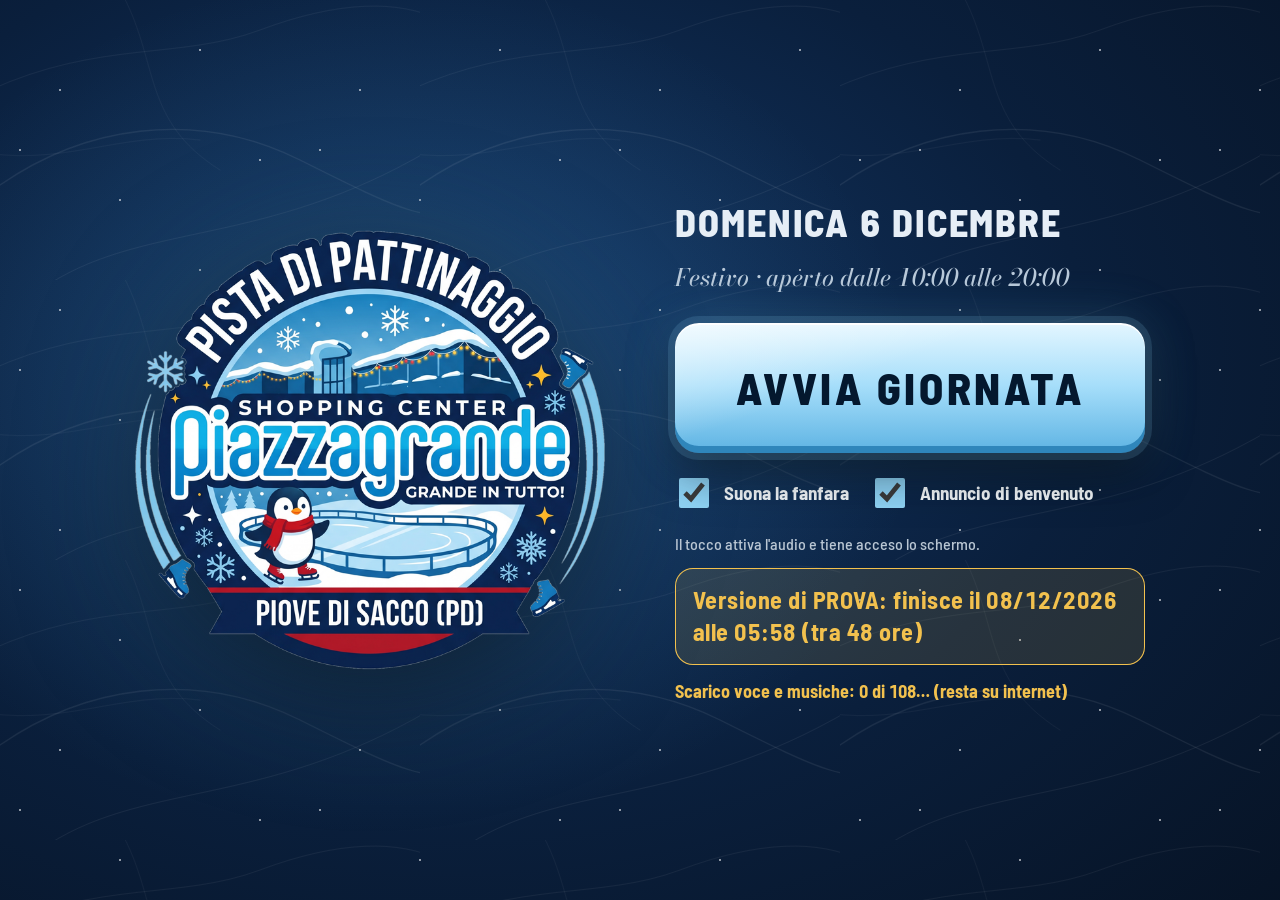
==== index.html @ 70065568 "Versione pubblica (20261117-204543)" ====
<!doctype html>
<html lang="it">
<head>
  <meta charset="utf-8">
  <meta name="viewport" content="width=device-width, initial-scale=1, viewport-fit=cover, user-scalable=no">
  <meta name="theme-color" content="#081A33">
  <meta name="mobile-web-app-capable" content="yes">
  <meta name="apple-mobile-web-app-capable" content="yes">
  <meta name="apple-mobile-web-app-status-bar-style" content="black-translucent">
  <meta name="apple-mobile-web-app-title" content="Pista Piazzagrande">
  <meta name="format-detection" content="telephone=no">
  <title>Pista di Pattinaggio Piazzagrande – Piove di Sacco</title>
  <link rel="manifest" href="manifest.json">
  <link rel="icon" href="icone/icona-192.png">
  <link rel="apple-touch-icon" href="icone/icona-180.png">
  <link rel="stylesheet" href="css/stile.css">
</head>
<body>

<section id="avvio" class="avvio">
  <div class="avvio-neve" aria-hidden="true"></div>
  <img src="logo/logo.png" alt="Pista di Pattinaggio Piazzagrande – Piove di Sacco" class="avvio-logo">
  <div class="avvio-colonna">
    <p class="avvio-data" id="avvio-data"></p>
    <p class="avvio-orario" id="avvio-orario"></p>
    <button id="btn-avvia" class="btn-avvia">AVVIA GIORNATA</button>
    <div class="avvio-opzioni">
      <label class="spunta"><input type="checkbox" id="avvio-tada"> Suona la fanfara</label>
      <label class="spunta"><input type="checkbox" id="avvio-benvenuto"> Annuncio di benvenuto</label>
      <label class="spunta" id="avvio-yt-riga" hidden><input type="checkbox" id="avvio-yt"> Musica YouTube</label>
    </div>
    <p class="avvio-nota">Il tocco attiva l'audio e tiene acceso lo schermo.</p>
    <div id="avvio-licenza" class="avvio-licenza"></div>
    <p class="avvio-offline" id="avvio-offline"></p>
  </div>
</section>

<header class="barra">
  <i class="ang a1"></i><i class="ang a2"></i><i class="ang a3"></i><i class="ang a4"></i>
  <img src="logo/icona.png" alt="" class="barra-icona">
  <div class="barra-nome">
    <span class="barra-titolo">Pista di Pattinaggio</span>
    <span class="barra-sotto">Shopping Center Piazzagrande · Piove di Sacco</span>
  </div>
  <div class="barra-centro">
    <span id="barra-giorno" class="badge"></span>
    <span id="barra-ora" class="barra-ora">--:--</span>
  </div>
  <div id="stato" class="stato" role="status"></div>
  <button id="btn-stop" class="btn-stop" aria-label="Ferma tutti i suoni">■ STOP</button>
</header>

<nav class="menu" aria-label="Pagine">
  <button data-pagina="oggi" class="attivo">
    <svg viewBox="0 0 48 48"><path d="M6 14h36v7a4 4 0 0 0 0 8v7H6v-7a4 4 0 0 0 0-8z" /><path d="M30 14v22" stroke-dasharray="3 3"/></svg>
    Cassa</button>
  <button data-pagina="pinguini">
    <svg viewBox="0 0 48 48"><path d="M24 5c-7 0-11 6-11 13v9c-4 3-6 7-5 10 3 0 5-2 6-4 1 5 5 9 10 9s9-4 10-9c1 2 3 4 6 4 1-3-1-7-5-10v-9c0-7-4-13-11-13z"/><path d="M19 18h.1M29 18h.1M21 24l3 3 3-3"/></svg>
    Pinguini</button>
  <button data-pagina="turni" class="menu-turni">
    <svg viewBox="0 0 48 48"><circle cx="24" cy="27" r="15"/><path d="M24 18v9l6 4M19 5h10M24 5v7"/></svg>
    Turni</button>
  <button data-pagina="armadi" class="menu-armadi">
    <svg viewBox="0 0 48 48"><rect x="10" y="5" width="28" height="38" rx="3"/><path d="M24 5v38M18 22v4M30 22v4"/></svg>
    Armadietti</button>
  <button data-pagina="suoni">
    <svg viewBox="0 0 48 48"><path d="M8 19h8l10-8v26l-10-8H8z"/><path d="M32 17a10 10 0 0 1 0 14M37 12a17 17 0 0 1 0 24"/></svg>
    Annunci</button>
  <button data-pagina="stats" data-pin>
    <svg viewBox="0 0 48 48"><path d="M8 40h32M13 34V22M21 34V12M29 34V18M37 34V26"/></svg>
    Resoconto</button>
  <button data-pagina="imp" data-pin>
    <svg viewBox="0 0 48 48"><circle cx="24" cy="24" r="6"/><path d="M24 5v7M24 36v7M5 24h7M36 24h7M10.6 10.6l5 5M32.4 32.4l5 5M10.6 37.4l5-5M32.4 15.6l5-5"/></svg>
    Impostazioni</button>
</nav>

<main>
  <section id="pg-oggi" class="pagina attiva"></section>
  <section id="pg-pinguini" class="pagina"></section>
  <section id="pg-turni" class="pagina"></section>
  <section id="pg-armadi" class="pagina"></section>
  <section id="pg-suoni" class="pagina"></section>
  <section id="pg-stats" class="pagina"></section>
  <section id="pg-imp" class="pagina"></section>
</main>

<div id="yt-box" class="yt-box" hidden>
  <div id="yt-player"></div>
  <span class="yt-titolo"></span>
</div>

<div class="gira-telefono" aria-live="polite">
  <div class="gira-icona">📱</div>
  <b>Gira il telefono in orizzontale</b>
  <span>La pista si usa col telefono (o il tablet) messo di traverso.</span>
</div>

<div id="finestre"></div>
<div id="avvisi" aria-live="polite"></div>
<button id="aggiorna" class="aggiorna" hidden>Nuova versione disponibile, tocca per aggiornare</button>

<script src="lib/chart.umd.min.js"></script>
<script src="js/app.js" defer></script>
</body>
</html>
---- css/stile.css ----
@font-face{font-family:Bodoni;src:url(../font/BodoniModa.ttf) format("truetype");font-weight:400 900;font-display:swap}@font-face{font-family:Bodoni;src:url(../font/BodoniModa-Italic.ttf) format("truetype");font-weight:400 900;font-style:italic;font-display:swap}@font-face{font-family:Barlow;src:url(../font/BarlowSemiCondensed-Medium.ttf) format("truetype");font-weight:500;font-display:swap}@font-face{font-family:Barlow;src:url(../font/BarlowSemiCondensed-Bold.ttf) format("truetype");font-weight:700;font-display:swap}@font-face{font-family:Barlow;src:url(../font/BarlowSemiCondensed-ExtraBold.ttf) format("truetype");font-weight:800;font-display:swap}:root{--notte: #081A33;--abisso: #040D1C;--lastra: #0F2748;--lastra-2: #163563;--filo: rgba(185, 198, 211, .28);--argento: #B9C6D3;--neve: #F3F7FA;--ghiaccio: #8FD3F5;--ghiaccio-scuro: #2C7FB8;--rosso: #C4132F;--rosso-chiaro: #FF5A6E;--giallo: #F2C14E;--verde: #4FD1A5;--raggio: 14px;--barra: 72px;--menu: 124px;color-scheme:dark}*{box-sizing:border-box;-webkit-tap-highlight-color:transparent}html,body{margin:0;height:100%}body{background:radial-gradient(120% 90% at 60% 0%,#10305a 0%,var(--notte) 55%,var(--abisso) 100%) fixed;color:var(--neve);font:500 18px/1.35 Barlow,system-ui,sans-serif;overflow:hidden;user-select:none;-webkit-user-select:none;touch-action:manipulation}button,input,select,textarea{font:inherit;color:inherit}button{cursor:pointer;border:0;background:none}button:focus-visible,input:focus-visible,select:focus-visible,textarea:focus-visible{outline:3px solid var(--ghiaccio);outline-offset:2px}h1,h2,h3{font-family:Bodoni,Georgia,serif;font-weight:600;margin:0;letter-spacing:.01em}h2{font-size:30px}h3{font-size:22px;color:var(--argento)}.num{font-variant-numeric:tabular-nums}[hidden]{display:none!important}.barra{position:fixed;inset:0 0 auto;height:var(--barra);display:flex;align-items:center;gap:18px;padding:0 16px 0 18px;background:#040d1cd1;border-bottom:1px solid var(--filo);backdrop-filter:blur(6px);z-index:20}.barra-icona{width:52px;height:52px;border-radius:50%}.barra-nome{display:flex;flex-direction:column;line-height:1.1;min-width:0}.barra-titolo{font-family:Bodoni,serif;font-size:25px;font-weight:600}.barra-sotto{font-family:Bodoni,serif;font-style:italic;color:var(--argento);font-size:15px}.barra-centro{margin-left:auto;display:flex;align-items:center;gap:14px}.barra-ora{font-size:34px;font-weight:800;font-variant-numeric:tabular-nums;letter-spacing:.02em}.badge{display:inline-flex;align-items:center;gap:6px;padding:5px 12px;border-radius:999px;border:1px solid var(--filo);color:var(--argento);font-weight:700;font-size:16px;white-space:nowrap}.badge.festivo{border-color:var(--rosso-chiaro);color:#ffd6dc;background:#c4132f38}.badge.vacanze{border-color:var(--rosso-chiaro);color:#fff;background:var(--rosso)}.badge.chiuso,.badge.fuori{color:var(--giallo);border-color:var(--giallo)}.badge.finto{color:#1b1200;background:var(--giallo);border-color:var(--giallo)}.stato{display:flex;gap:8px}.stato span{padding:6px 12px;border-radius:10px;font-weight:700;font-size:15px;white-space:nowrap;background:#4fd1a524;color:var(--verde);border:1px solid rgba(79,209,165,.4)}.stato span.ko{background:var(--rosso);color:#fff;border-color:var(--rosso-chiaro);animation:lampo 1s steps(2) infinite}.btn-stop{height:54px;padding:0 22px;border-radius:12px;background:var(--rosso);color:#fff;font-weight:800;font-size:22px;letter-spacing:.04em;border:2px solid #ff8a98}.btn-stop:active{transform:scale(.96)}.menu{position:fixed;top:var(--barra);bottom:0;left:0;width:var(--menu);display:flex;flex-direction:column;gap:8px;padding:12px 10px;background:#040d1c99;border-right:1px solid var(--filo);z-index:10}.menu button{flex:1;max-height:128px;display:flex;flex-direction:column;align-items:center;justify-content:center;gap:6px;border-radius:var(--raggio);color:var(--argento);font-weight:700;font-size:16px}.menu svg{width:42px;height:42px;fill:none;stroke:currentColor;stroke-width:2.6;stroke-linecap:round;stroke-linejoin:round}.menu button.attivo{background:var(--lastra-2);color:var(--neve);box-shadow:inset 4px 0 0 var(--ghiaccio)}.menu button.attivo svg{stroke:var(--ghiaccio)}main{position:fixed;top:var(--barra);left:var(--menu);right:0;bottom:0}.pagina{display:none;height:100%;overflow-y:auto;padding:18px 20px 28px;overscroll-behavior:contain}.pagina.attiva{display:block}.pannello{background:var(--lastra);border:1px solid var(--filo);border-radius:18px;padding:18px}.pannello+.pannello{margin-top:14px}.riga{display:flex;gap:12px;align-items:center;flex-wrap:wrap}.spazio{flex:1}.btn{min-height:64px;padding:0 22px;border-radius:var(--raggio);font-weight:700;font-size:20px;background:var(--lastra-2);border:1px solid var(--filo);color:var(--neve);display:inline-flex;align-items:center;justify-content:center;gap:10px}.btn:active{transform:scale(.97);filter:brightness(1.15)}.btn.primario{background:var(--ghiaccio);color:var(--abisso);border-color:transparent}.btn.pericolo{background:var(--rosso);border-color:var(--rosso-chiaro);color:#fff}.btn.piccolo{min-height:50px;font-size:17px;padding:0 16px}.btn[disabled]{opacity:.4}.etichetta{color:var(--argento);font-size:16px}.vuoto{color:var(--argento);font-style:italic}.spunta{display:inline-flex;align-items:center;gap:12px;font-size:19px;min-height:52px}.spunta input{width:30px;height:30px;accent-color:var(--ghiaccio)}.interruttore{position:relative;display:inline-flex;align-items:center;gap:14px;font-weight:700;font-size:20px;min-height:60px}.interruttore input{appearance:none;width:84px;height:46px;border-radius:999px;background:#3a4a61;position:relative;transition:background .2s}.interruttore input:after{content:"";position:absolute;top:5px;left:5px;width:36px;height:36px;border-radius:50%;background:#fff;transition:transform .2s}.interruttore input:checked{background:var(--verde)}.interruttore input:checked:after{transform:translate(38px)}input[type=text],input[type=number],input[type=time],input[type=date],input[type=datetime-local],input[type=password],select,textarea{min-height:56px;border-radius:12px;border:1px solid var(--filo);background:var(--abisso);padding:0 14px;font-size:20px;color:var(--neve);user-select:text;-webkit-user-select:text}textarea{padding:12px 14px;min-height:100px;resize:vertical;width:100%}input[type=number]{width:120px}input[type=range]{width:100%;height:44px;accent-color:var(--ghiaccio)}.avvio{position:fixed;inset:0;z-index:50;display:flex;align-items:center;justify-content:center;gap:70px;background:radial-gradient(90% 90% at 35% 40%,#143a6b 0%,var(--notte) 55%,var(--abisso) 100%)}.avvio[hidden]{display:none}.avvio-logo{width:min(470px,42vw);filter:drop-shadow(0 20px 50px rgba(0,0,0,.55))}.avvio-colonna{display:flex;flex-direction:column;gap:14px;max-width:470px}.avvio-data{font-family:Bodoni,serif;font-size:34px;margin:0}.avvio-orario{margin:0;color:var(--argento);font-size:22px}.btn-avvia{margin-top:14px;height:130px;border-radius:22px;background:var(--ghiaccio);color:var(--abisso);font-weight:800;font-size:40px;letter-spacing:.04em;box-shadow:0 0 0 6px #8fd3f52e,0 18px 40px #00000073}.btn-avvia:active{transform:scale(.97)}.avvio-opzioni{display:flex;gap:22px;flex-wrap:wrap}.avvio-nota{color:var(--argento);margin:0;font-size:16px}.velo{position:fixed;inset:0;z-index:60;background:#020710b8;display:flex;align-items:center;justify-content:center;padding:20px}.finestra{background:var(--lastra);border:1px solid var(--filo);border-radius:22px;padding:24px;width:min(760px,100%);max-height:100%;overflow-y:auto;box-shadow:0 30px 80px #0009}.finestra h2{margin-bottom:14px}.finestra .azioni{display:flex;gap:12px;justify-content:flex-end;margin-top:22px;flex-wrap:wrap}.finestra .azioni .btn{min-width:170px}#avvisi{position:fixed;bottom:22px;left:50%;transform:translate(-50%);z-index:70;display:flex;flex-direction:column;gap:10px;align-items:center}.avviso{display:flex;align-items:center;gap:18px;padding:14px 18px 14px 22px;border-radius:16px;background:var(--neve);color:var(--abisso);font-weight:700;font-size:20px;box-shadow:0 14px 40px #00000080}.avviso .btn{min-height:52px;background:var(--abisso);color:var(--neve)}.aggiorna{position:fixed;top:calc(var(--barra) + 10px);left:50%;transform:translate(-50%);z-index:65;padding:18px 30px;border-radius:16px;background:var(--giallo);color:#1b1200;font-weight:800;font-size:21px;box-shadow:0 12px 30px #00000080}.oggi{display:grid;grid-template-columns:1.25fr 1fr;gap:18px;min-height:100%}.cassa{display:flex;flex-direction:column;gap:14px}.btn-ingresso{flex:1;min-height:250px;border-radius:24px;background:var(--ghiaccio);color:var(--abisso);display:flex;flex-direction:column;align-items:center;justify-content:center;gap:4px;box-shadow:inset 0 -8px #040d1c2e}.btn-ingresso:active{transform:scale(.985);filter:brightness(1.1)}.btn-ingresso b{font-size:84px;font-weight:800;line-height:1}.btn-ingresso span{font-size:22px;font-weight:700}.rapidi{display:grid;grid-template-columns:repeat(3,1fr);gap:14px}.rapidi .btn{min-height:110px;font-size:44px;font-weight:800;border-radius:20px}.annulla-riga{display:flex;gap:14px}.annulla-riga .btn{flex:1}.contatori{display:grid;grid-template-columns:1fr 1fr;gap:12px}.contatore{background:var(--abisso);border:1px solid var(--filo);border-radius:14px;padding:12px 16px}.contatore b{display:block;font-size:38px;font-weight:800;font-variant-numeric:tabular-nums;line-height:1.1}.contatore span{color:var(--argento);font-size:16px}.totale{grid-column:span 2;display:flex;align-items:baseline;justify-content:space-between;border-color:var(--ghiaccio)}.totale b{font-size:50px;color:var(--ghiaccio)}.lato{display:flex;flex-direction:column;gap:14px}.giorno-titolo{display:flex;align-items:center;justify-content:space-between;gap:12px}.chiusura-conto{font-size:46px;font-weight:800;font-variant-numeric:tabular-nums;line-height:1.05}.meteo-box{display:flex;align-items:center;gap:16px}.meteo-icona{font-size:56px;line-height:1;white-space:nowrap}.meteo-storia{color:var(--argento);font-size:16px}.promemoria{border-color:var(--giallo);background:#f2c14e1a}.promemoria b{color:var(--giallo)}.griglia-pinguini{display:grid;grid-template-columns:repeat(auto-fill,minmax(146px,1fr));gap:10px}.pinguino{position:relative;aspect-ratio:1 / .8;border-radius:18px;background:var(--lastra);border:2px solid var(--filo);display:flex;flex-direction:column;align-items:center;justify-content:center;overflow:hidden}.pinguino:active{transform:scale(.97)}.pinguino svg.ghiera{position:absolute;width:86%;height:86%}.pinguino .n{position:relative;font-size:56px;font-weight:800;line-height:1;font-variant-numeric:tabular-nums}.pinguino .t{position:relative;font-size:22px;font-weight:700;font-variant-numeric:tabular-nums;color:var(--argento)}.pinguino.libero .t{font-size:17px}.pinguino.uso{background:var(--lastra-2);border-color:var(--ghiaccio)}.pinguino.uso .t{color:var(--ghiaccio)}.pinguino.ultimo{background:#4a3a0c;border-color:var(--giallo);animation:lampeggia .9s ease-in-out infinite}.pinguino.ultimo .t{color:var(--giallo)}.pinguino.scaduto{background:var(--rosso);border-color:#ff9aa6}.pinguino.scaduto .t{color:#fff}.pinguino .turni{position:absolute;top:8px;right:10px;font-size:15px;font-weight:800;color:var(--neve);background:#00000059;padding:2px 8px;border-radius:8px}@keyframes lampeggia{50%{background:#7a5e10}}@keyframes lampo{50%{opacity:.55}}.legenda{display:flex;gap:18px;color:var(--argento);font-size:16px;flex-wrap:wrap}.legenda i{display:inline-block;width:16px;height:16px;border-radius:4px;vertical-align:-2px;margin-right:6px}.suoni{display:grid;grid-template-columns:1fr 380px;gap:18px}.gruppo-suoni{margin-bottom:16px}.gruppo-suoni h3{margin-bottom:10px}.griglia-suoni{display:grid;grid-template-columns:repeat(auto-fill,minmax(190px,1fr));gap:10px}.suono{min-height:84px;border-radius:14px;padding:10px 14px;text-align:left;font-weight:700;font-size:19px;background:var(--lastra-2);border:1px solid var(--filo);border-left:6px solid var(--colore, var(--ghiaccio));display:flex;flex-direction:column;justify-content:center}.suono small{color:var(--argento);font-weight:500;font-size:14px;line-height:1.2;margin-top:3px;display:-webkit-box;-webkit-line-clamp:2;-webkit-box-orient:vertical;overflow:hidden}.suono:active{filter:brightness(1.3);transform:scale(.98)}.suono.suonando{box-shadow:0 0 0 3px var(--ghiaccio)}.lettore .titolo{font-size:20px;font-weight:700;min-height:28px;overflow:hidden;text-overflow:ellipsis;white-space:nowrap}.lettore .comandi{display:grid;grid-template-columns:repeat(3,1fr);gap:10px;margin:12px 0}.lettore .comandi .btn{min-height:72px;font-size:28px}.lista-musica{max-height:220px;overflow-y:auto;margin-top:10px}.lista-musica div{display:flex;align-items:center;gap:10px;padding:8px 0;border-bottom:1px solid var(--filo)}.lista-musica div span{flex:1;overflow:hidden;text-overflow:ellipsis;white-space:nowrap}.lista-musica div.ora span{color:var(--ghiaccio);font-weight:700}.in-onda{color:var(--ghiaccio);font-weight:700;min-height:26px}.filtri{display:flex;gap:10px;flex-wrap:wrap;align-items:center;margin-bottom:14px}.filtri .btn.attivo{background:var(--ghiaccio);color:var(--abisso)}.tessere{display:grid;grid-template-columns:repeat(5,1fr);gap:12px;margin-bottom:14px}.tessera{background:var(--lastra);border:1px solid var(--filo);border-radius:16px;padding:14px 16px}.tessera b{display:block;font-size:34px;font-weight:800;font-variant-numeric:tabular-nums}.tessera span{color:var(--argento);font-size:15px}.grafici{display:grid;grid-template-columns:1fr 1fr;gap:14px}.grafico{background:var(--lastra);border:1px solid var(--filo);border-radius:18px;padding:14px;height:340px;display:flex;flex-direction:column}.grafico.largo{grid-column:span 2}.grafico h3{font-size:19px;margin-bottom:8px}.grafico .tela{position:relative;flex:1;min-height:0}table.tab{width:100%;border-collapse:collapse;font-size:17px}table.tab th{text-align:left;color:var(--argento);font-weight:700;padding:8px 10px;border-bottom:1px solid var(--filo)}table.tab td{padding:10px;border-bottom:1px solid rgba(185,198,211,.12);font-variant-numeric:tabular-nums}table.tab tr.festivo td:first-child{box-shadow:inset 4px 0 0 var(--rosso)}table.tab td.dx,table.tab th.dx{text-align:right}.imp{display:grid;grid-template-columns:1fr 1fr;gap:14px;align-items:start}.campo{display:flex;align-items:center;justify-content:space-between;gap:14px;padding:10px 0;border-bottom:1px solid rgba(185,198,211,.12)}.campo:last-child{border-bottom:0}.campo>span{font-size:19px}.elenco-voce{display:flex;align-items:center;gap:10px;padding:10px 0;border-bottom:1px solid rgba(185,198,211,.12)}.elenco-voce .testo{flex:1}.elenco-voce .testo small{display:block;color:var(--argento)}.tastierino{display:grid;grid-template-columns:repeat(3,110px);gap:12px;justify-content:center;margin-top:16px}.tastierino .btn{min-height:90px;font-size:36px}.pin-puntini{text-align:center;font-size:44px;letter-spacing:16px;min-height:60px}.meteo-scelte{display:grid;grid-template-columns:repeat(3,1fr);gap:12px}.meteo-scelte button,.meteo-extra button{min-height:112px;border-radius:18px;background:var(--lastra-2);border:2px solid var(--filo);display:flex;flex-direction:column;align-items:center;justify-content:center;gap:4px;font-weight:700;font-size:20px}.meteo-scelte button i,.meteo-extra button i{font-style:normal;font-size:46px;line-height:1.1}.meteo-scelte button.sel,.meteo-extra button.sel{border-color:var(--ghiaccio);background:#1d4a80;box-shadow:0 0 0 3px #8fd3f559}.meteo-extra{display:grid;grid-template-columns:1fr 1fr;gap:12px;margin-top:12px}.meteo-extra button{min-height:84px;flex-direction:row;gap:12px}.meteo-extra button i{font-size:36px}.debug-barra{border-color:var(--giallo)}@media (max-width: 1100px){.oggi,.suoni,.imp,.grafici{grid-template-columns:1fr}.grafico.largo{grid-column:auto}.tessere{grid-template-columns:repeat(2,1fr)}.barra-sotto{display:none}}@media (prefers-reduced-motion: reduce){.pinguino.ultimo,.stato span.ko{animation:none}}:root{--alto: env(safe-area-inset-top, 0px);--basso: env(safe-area-inset-bottom, 0px)}.barra{height:calc(var(--barra) + var(--alto));padding-top:var(--alto);padding-left:calc(18px + env(safe-area-inset-left,0px));padding-right:calc(16px + env(safe-area-inset-right,0px))}.menu,main{top:calc(var(--barra) + var(--alto))}.menu{padding-bottom:calc(12px + var(--basso));left:env(safe-area-inset-left,0px)}main{left:calc(var(--menu) + env(safe-area-inset-left,0px));right:env(safe-area-inset-right,0px)}.pagina{padding-bottom:calc(28px + var(--basso));-webkit-overflow-scrolling:touch}html,body{height:100dvh;overscroll-behavior:none}body{-webkit-touch-callout:none;-webkit-text-size-adjust:100%}img,svg,button{-webkit-touch-callout:none;-webkit-user-drag:none}.file-nascosto{position:absolute;width:1px;height:1px;opacity:0;overflow:hidden;pointer-events:none}.tieni-acceso{position:fixed;width:1px;height:1px;opacity:.01;left:0;bottom:0;pointer-events:none}@media (max-width: 1200px){.barra{gap:12px}.barra-ora{font-size:30px}.stato span{padding:6px 9px;font-size:14px}}.avvio-offline{margin:0;font-size:18px;font-weight:700;color:var(--giallo);min-height:24px}.avvio-offline.ok{color:var(--verde)}:root{--alto: env(safe-area-inset-top, 0px);--basso: env(safe-area-inset-bottom, 0px);--fondo: #06101f;--sup: #0d1b31;--sup2: #12233e;--sup3: #1a2f50;--riga: #263d61;--testo: #f1f6fb;--tenue: #9fb2c6;--spento: #5f7389;--cromo: #e6eef6;--filetto: #b9c9d9;--gh1: #e9f8ff;--gh2: #9fdcf8;--gh3: #4ea9dc;--gh-ink: #04182e;--r: 16px;--r-s: 12px;--display: "Barlow", "Arial Narrow", sans-serif;--brina: repeating-linear-gradient(28deg, rgba(255,255,255,.035) 0 1px, transparent 1px 5px), repeating-linear-gradient(-62deg, rgba(255,255,255,.028) 0 1px, transparent 1px 7px);--pattini: url("data:image/svg+xml,%3Csvg xmlns='http://www.w3.org/2000/svg' width='420' height='280'%3E%3Cg fill='none' stroke='%23ffffff' stroke-linecap='round'%3E%3Cpath d='M-20 200C80 120 200 110 300 160S440 230 460 200' stroke-opacity='.07' stroke-width='1.3'/%3E%3Cpath d='M-10 90C100 40 180 60 260 30S400 0 440 20' stroke-opacity='.05'/%3E%3Cpath d='M40 290C140 220 260 250 430 150' stroke-opacity='.06'/%3E%3Cpath d='M120 -10C160 60 140 120 220 170' stroke-opacity='.04'/%3E%3Cpath d='M-30 150C60 170 120 130 200 140' stroke-opacity='.05' stroke-width='.8'/%3E%3C/g%3E%3C/svg%3E")}body{background:var(--pattini),radial-gradient(110% 80% at 65% -10%,#143865 0%,#0a1f3c 40%,var(--fondo) 75%) fixed;background-size:420px 280px,auto;-webkit-font-smoothing:antialiased;font-variant-numeric:tabular-nums}h2{font-family:var(--display);font-weight:800;text-transform:uppercase;letter-spacing:.04em;font-size:30px;line-height:1;color:var(--testo)}h3{font-family:var(--display);font-weight:800;text-transform:uppercase;letter-spacing:.05em;font-size:21px;line-height:1.05;color:var(--cromo)}.barra{background:var(--brina),var(--pattini),linear-gradient(180deg,#16325a,#0b1d38);background-size:auto,420px 280px,auto;border-bottom:0;box-shadow:inset 0 -1px #04101f,inset 0 -6px #0c1a30,0 10px 26px #00000080;backdrop-filter:none}.barra:before{content:"";position:absolute;left:7px;right:7px;bottom:9px;top:calc(var(--alto) + 7px);border:1px solid var(--filetto);border-radius:10px;opacity:.45;pointer-events:none}.barra .ang{position:absolute;width:14px;height:14px;z-index:1;background:radial-gradient(circle at 35% 30%,#fff 0 8%,#d6dde4 32%,#6d7680)}.ang.a1{top:var(--alto);left:0;border-radius:0 0 7px}.ang.a2{top:var(--alto);right:0;border-radius:0 0 0 7px}.ang.a3{bottom:0;left:0;border-radius:0 7px 0 0}.ang.a4{bottom:0;right:0;border-radius:7px 0 0}.barra-icona{width:54px;height:54px;filter:drop-shadow(0 3px 8px rgba(0,0,0,.7))}.barra-titolo{font-family:var(--display);font-weight:800;text-transform:uppercase;letter-spacing:.06em;font-size:26px;color:var(--cromo);line-height:1}.barra-sotto{font-size:16px;margin-top:3px;color:var(--filetto)}.barra-ora{display:inline-flex;align-items:center;gap:10px;padding:4px 16px 4px 14px;border-radius:99px;background:#050c17;box-shadow:inset 0 0 0 1px #2d4466,inset 0 2px 6px #000c;font-family:var(--display);font-size:32px;color:#fff}.barra-ora:before{content:"";width:10px;height:10px;border-radius:50%;background:#5fd1ff;box-shadow:0 0 10px 2px #5fd1ffcc;animation:respiro 2.4s ease-in-out infinite}@keyframes respiro{50%{opacity:.45}}.badge{font-family:var(--display);text-transform:uppercase;letter-spacing:.05em;font-size:15px;padding:6px 13px;background:#00000040}.stato span{font-family:var(--display);text-transform:uppercase;letter-spacing:.05em;background:#0000004d;box-shadow:inset 0 0 0 1px #4fd1a573;border:0;display:inline-flex;align-items:center;gap:7px}.stato span:before{content:"";width:8px;height:8px;border-radius:50%;background:var(--verde);box-shadow:0 0 8px 1px #4fd1a5cc}.stato span.ko{background:var(--rosso);box-shadow:inset 0 0 0 1px #ff8a98}.stato span.ko:before{background:#fff;box-shadow:0 0 8px 2px #fff}.btn-stop{font-family:var(--display);letter-spacing:.08em;border:0;background:linear-gradient(180deg,#ea3a4d,#b5132b);box-shadow:inset 0 1px #ffffff4d,inset 0 -4px #7d0c1d,0 6px 16px #c4132f59}.menu{background:linear-gradient(180deg,#050c18d9,#050c18a6);border-right:0;box-shadow:inset -1px 0 #1a2c48;gap:10px}.menu button{position:relative;font-family:var(--display);text-transform:uppercase;letter-spacing:.06em;font-size:15px;background:var(--sup);color:var(--tenue);box-shadow:inset 0 1px #ffffff0d,inset 0 -3px #040b16,0 2px 6px #0000004d}.menu button:before{content:"";position:absolute;top:10px;right:10px;width:8px;height:8px;border-radius:50%;background:#22344f;box-shadow:inset 0 1px 1px #0009}.menu svg{stroke-width:2.3}.menu button.attivo{background:linear-gradient(180deg,#1d3a63,#12284a);color:#fff;box-shadow:inset 0 0 0 1px #35557f,inset 0 -3px 0 var(--rosso),0 4px 12px #0006}.menu button.attivo:before{background:#5fd1ff;box-shadow:0 0 10px 2px #5fd1ffcc}.menu button.attivo svg{stroke:var(--gh2);filter:drop-shadow(0 0 6px rgba(143,211,245,.45))}.pannello,.tessera,.grafico{background:linear-gradient(180deg,var(--sup2),var(--sup));border:0;border-radius:var(--r);box-shadow:inset 0 0 0 1px var(--riga),inset 0 1px #ffffff0a,0 8px 22px #0000004d}.pannello>h3:first-child,.grafico>h3:first-child{margin-bottom:10px!important}.finestra{background:var(--brina),linear-gradient(180deg,#14294a,#0c1b33);border:0;box-shadow:inset 0 0 0 1px #35557f,inset 0 3px 0 var(--filetto),0 30px 80px #000000b3}.velo{background:#020710c7;backdrop-filter:blur(3px);-webkit-backdrop-filter:blur(3px)}.promemoria{background:linear-gradient(180deg,#f2c14e24,#f2c14e0f);box-shadow:inset 0 0 0 1px #f2c14e8c,inset 4px 0 0 var(--giallo)}.btn{font-family:var(--display);text-transform:uppercase;letter-spacing:.05em;font-weight:800;border:0;color:var(--testo);background:linear-gradient(180deg,#213b62,#182d4d);box-shadow:inset 0 1px #ffffff14,inset 0 0 0 1px #2d4a74,inset 0 -3px #0a1729,0 3px 8px #00000059;transition:transform .08s,filter .15s}.btn:active{transform:translateY(2px);filter:brightness(1.15)}.btn.primario{color:var(--gh-ink);background:linear-gradient(180deg,var(--gh1) 0%,var(--gh2) 45%,var(--gh3) 100%);box-shadow:inset 0 1px #fffc,inset 0 -3px #2a7fb3,0 5px 18px #5fbef04d}.btn.pericolo{background:linear-gradient(180deg,#e8394c,#ad1328);box-shadow:inset 0 1px #ffffff40,inset 0 -3px #6d0a18,0 4px 14px #c4132f4d}.btn.piccolo{font-size:16px}.filtri .btn.attivo{color:#fff;background:linear-gradient(180deg,#1d3a63,#12284a);box-shadow:inset 0 0 0 1px #4a6c99,inset 0 -3px 0 var(--rosso)}.btn-ingresso{position:relative;overflow:hidden;color:var(--gh-ink);background:var(--pattini),linear-gradient(160deg,#ffffff8c,#fff0 38%),linear-gradient(180deg,#e3f6ff,#a6defa 48%,#5db3e3);background-size:420px 280px,auto,auto;box-shadow:inset 0 2px #ffffffe6,inset 0 0 0 1px #ffffff59,inset 0 -8px #2f86bb,0 14px 34px #3caae647}.btn-ingresso:after{content:"";position:absolute;top:-40%;bottom:-40%;width:26%;left:-40%;background:linear-gradient(90deg,transparent,rgba(255,255,255,.55),transparent);transform:rotate(18deg);animation:riflesso 7s ease-in-out infinite}@keyframes riflesso{0%,70%{left:-40%}to{left:130%}}.btn-ingresso b{font-family:var(--display);font-size:104px;letter-spacing:.01em;text-shadow:0 2px 0 rgba(255,255,255,.5)}.btn-ingresso span{font-family:var(--display);text-transform:uppercase;letter-spacing:.08em;font-weight:800;font-size:23px}.btn-ingresso:active{transform:translateY(3px)}.rapidi .btn{font-size:48px;letter-spacing:.02em;background:linear-gradient(180deg,#1f3a62,#152a49);box-shadow:inset 0 1px #ffffff14,inset 0 0 0 1px #2d4a74,inset 0 -4px 0 var(--gh3),0 4px 10px #00000059}.annulla-riga .btn{color:var(--tenue);box-shadow:inset 0 1px #ffffff0f,inset 0 0 0 1px #2d4a74,inset 0 -3px #4a5d78}.contatori{gap:0;border-radius:var(--r);overflow:hidden;background:#071223;box-shadow:inset 0 0 0 1px var(--riga)}.contatore{background:none;border:0;border-radius:0;padding:12px 16px 11px;text-align:center}.contatore+.contatore:not(.totale){box-shadow:inset 1px 0 0 var(--riga)}.contatore b{font-family:var(--display);font-size:44px;line-height:1;letter-spacing:.02em}.contatore span{font-size:15px;font-weight:700}.totale{text-align:left;align-items:center;padding:14px 18px;background:var(--brina),linear-gradient(180deg,#13284a,#0c1b33);box-shadow:inset 0 1px 0 var(--riga),inset 0 3px 0 var(--filetto)}.totale span{font-family:var(--display);text-transform:uppercase;letter-spacing:.07em;font-size:18px;color:var(--cromo)}.totale b{font-size:58px;color:var(--gh2);text-shadow:0 0 22px rgba(143,211,245,.35)}.giorno-titolo h2{font-size:28px}.chiusura-conto{font-family:var(--display);font-size:64px;letter-spacing:.02em;color:#fff}.meteo-box .btn{white-space:nowrap}.pinguino{border:0;border-radius:18px;background:linear-gradient(180deg,#132848,#0c1b33);box-shadow:inset 0 0 0 1px var(--riga),inset 0 1px #ffffff0d,inset 0 -4px #081325,0 4px 12px #0000004d}.pinguino .n{font-family:var(--display);font-size:62px;letter-spacing:.01em}.pinguino .t{font-family:var(--display);letter-spacing:.04em}.pinguino.libero .t{text-transform:uppercase;color:var(--spento)}.pinguino.libero .n{color:#c9d6e3}.pinguino.uso{border:0;background:var(--pattini),linear-gradient(180deg,#1c4373,#11294b);background-size:420px 280px,auto;box-shadow:inset 0 0 0 2px var(--gh3),inset 0 -4px 0 var(--gh2),0 0 20px #5fbef038}.pinguino.ultimo{border:0;background:linear-gradient(180deg,#5a4610,#3b2d08);box-shadow:inset 0 0 0 2px var(--giallo),inset 0 -4px 0 var(--giallo),0 0 22px #f2c14e4d}.pinguino.scaduto{border:0;background:repeating-linear-gradient(135deg,#d01a35 0 16px,#a8102a 16px 32px);box-shadow:inset 0 0 0 2px #ff9aa6,inset 0 -4px #ffd0d6,0 0 26px #d01a3573}.pinguino .turni{font-family:var(--display);letter-spacing:.04em;background:#00000073;box-shadow:inset 0 0 0 1px #fff3}.legenda{font-family:var(--display);text-transform:uppercase;letter-spacing:.05em;font-size:14px}.suono{border:0;border-radius:14px;font-family:var(--display);letter-spacing:.02em;background:linear-gradient(180deg,#1c3559,#142a48);box-shadow:inset 0 1px #ffffff12,inset 0 0 0 1px #2a4670,inset 0 -4px 0 var(--colore, var(--gh3)),0 3px 8px #0000004d}.suono small{font-family:Barlow,sans-serif;letter-spacing:0}.suono.suonando{box-shadow:inset 0 0 0 2px var(--gh2),inset 0 -4px 0 var(--colore, var(--gh3)),0 0 18px #8fd3f566}.gruppo-suoni h3{display:flex;align-items:center;gap:10px}.gruppo-suoni h3:after{content:"";flex:1;height:1px;background:linear-gradient(90deg,var(--riga),transparent)}.lettore .titolo{font-family:var(--display);letter-spacing:.03em}.in-onda{font-family:var(--display);text-transform:uppercase;letter-spacing:.05em;color:var(--gh2)}.tessera{text-align:center;padding:14px 10px 12px}.tessera b{font-family:var(--display);font-size:40px;line-height:1.05;letter-spacing:.02em}.tessera span{font-weight:700;font-size:14px}.tessere .tessera:first-child{box-shadow:inset 0 0 0 1px var(--riga),inset 0 3px 0 var(--filetto),0 8px 22px #0000004d}.tessere .tessera:first-child b{color:var(--gh2)}table.tab th{font-family:var(--display);text-transform:uppercase;letter-spacing:.05em;font-size:15px}.campo{border-bottom:1px solid #1d3253}.campo>span{font-size:18px;font-weight:600}input[type=text],input[type=number],input[type=time],input[type=date],input[type=datetime-local],input[type=password],select,textarea{background:#050d19;border:1px solid var(--riga);font-weight:700;box-shadow:inset 0 2px 5px #00000080}input:focus,select:focus,textarea:focus{outline:none;border-color:var(--gh2);box-shadow:0 0 0 3px #8fd3f533,inset 0 2px 5px #00000080}.interruttore input{background:#26364d;box-shadow:inset 0 2px 5px #0009}.interruttore input:after{background:linear-gradient(180deg,#fff,#cfd8e2);box-shadow:0 2px 5px #00000080}.interruttore input:checked{background:linear-gradient(180deg,#3fbf92,#2a9670)}.meteo-scelte button,.meteo-extra button{border:0;font-family:var(--display);text-transform:uppercase;letter-spacing:.05em;background:linear-gradient(180deg,#1c3559,#142a48);box-shadow:inset 0 1px #ffffff12,inset 0 0 0 1px #2a4670,inset 0 -4px #0a1729,0 3px 8px #0000004d}.meteo-scelte button.sel,.meteo-extra button.sel{border:0;background:linear-gradient(180deg,#2a5a90,#1b3f6c);box-shadow:inset 0 0 0 2px var(--gh2),inset 0 -4px 0 var(--rosso),0 0 18px #8fd3f559}.avviso{background:linear-gradient(180deg,#fff,#e2edf6);color:var(--gh-ink);box-shadow:inset 0 -3px 0 var(--gh3),0 16px 40px #0000008c;font-family:var(--display);letter-spacing:.02em;font-size:21px}.aggiorna{font-family:var(--display);text-transform:uppercase;letter-spacing:.05em;box-shadow:inset 0 -3px #a07a1c,0 12px 30px #00000080}.avvio{background:var(--pattini),radial-gradient(70% 80% at 30% 45%,rgba(95,190,240,.18) 0%,transparent 60%),radial-gradient(100% 100% at 35% 40%,#143a6b 0%,#0a1f3c 50%,var(--fondo) 100%);background-size:420px 280px,auto,auto;overflow:hidden}.avvio-neve{position:absolute;inset:-100px 0 0;pointer-events:none;opacity:.55;background-image:radial-gradient(2px 2px at 20px 30px,#fff 50%,transparent 51%),radial-gradient(1.5px 1.5px at 120px 80px,#fff 50%,transparent 51%),radial-gradient(2.5px 2.5px at 200px 150px,#fff 50%,transparent 51%),radial-gradient(1.5px 1.5px at 60px 190px,#fff 50%,transparent 51%),radial-gradient(2px 2px at 260px 40px,#fff 50%,transparent 51%);background-size:300px 220px;animation:nevica 16s linear infinite}@keyframes nevica{to{transform:translateY(220px)}}.avvio-logo,.avvio-colonna{position:relative}.avvio-logo{filter:drop-shadow(0 24px 60px rgba(0,0,0,.6)) drop-shadow(0 0 40px rgba(95,190,240,.15))}.avvio-data{font-family:var(--display);font-weight:800;text-transform:uppercase;letter-spacing:.05em;font-size:38px;color:var(--cromo)}.avvio-orario{font-family:Bodoni,serif;font-style:italic;font-size:24px;color:var(--filetto)}.btn-avvia{position:relative;overflow:hidden;border-radius:24px;color:var(--gh-ink);font-family:var(--display);font-size:44px;letter-spacing:.08em;background:linear-gradient(160deg,#ffffff8c,#fff0 40%),linear-gradient(180deg,#e3f6ff,#a6defa 48%,#5db3e3);box-shadow:inset 0 2px #ffffffe6,inset 0 -7px #2f86bb,0 0 0 7px #8fd3f524,0 20px 46px #00000080,0 0 50px #5fbef040}.btn-avvia:after{content:"";position:absolute;top:-40%;bottom:-40%;width:22%;left:-40%;background:linear-gradient(90deg,transparent,rgba(255,255,255,.6),transparent);transform:rotate(18deg);animation:riflesso 5s ease-in-out infinite}.btn-avvia:active{transform:translateY(3px)}.avvio-opzioni .spunta{font-weight:700}@media (prefers-reduced-motion: reduce){.avvio-neve,.btn-ingresso:after,.btn-avvia:after,.barra-ora:before{animation:none}}@media (max-width: 1200px){.barra-titolo{font-size:22px}.barra-ora{font-size:28px;padding:3px 13px 3px 11px}}.yt-box{position:fixed;right:calc(14px + env(safe-area-inset-right,0px));bottom:calc(14px + var(--basso));z-index:30;padding:8px 8px 6px;border-radius:16px;background:linear-gradient(180deg,#14294a,#0b1a31);box-shadow:inset 0 0 0 1px #35557f,inset 0 3px 0 var(--filetto),0 14px 34px #0009}.yt-box iframe{display:block;width:356px;height:200px;border:0;border-radius:10px;background:#000}.yt-titolo{display:block;max-width:356px;margin-top:5px;font-family:var(--display);letter-spacing:.03em;font-size:15px;color:var(--gh2);white-space:nowrap;overflow:hidden;text-overflow:ellipsis}.yt-titolo:empty{display:none}body.yt-attivo .pagina{padding-bottom:calc(260px + var(--basso))}.yt-intestazione{display:flex;align-items:center;gap:10px}.yt-logo{display:inline-grid;place-items:center;width:34px;height:24px;border-radius:7px;background:linear-gradient(180deg,#ff3b3b,#c4161c);color:#fff;font-size:13px}.yt-avviso{margin:8px 0;padding:10px 12px;border-radius:12px;background:#f2c14e24;box-shadow:inset 0 0 0 1px var(--giallo);color:var(--giallo);font-weight:700}.avvio-licenza{display:flex;flex-direction:column;gap:10px}.avvio-licenza:empty{display:none}.avvio-licenza b{font-family:var(--display);font-size:24px;letter-spacing:.02em}.avvio-licenza.avviso{padding:16px 18px;border-radius:18px;background:#f2c14e1f;box-shadow:inset 0 0 0 1px var(--giallo);color:inherit}.avvio-licenza.avviso b{color:var(--giallo)}.avvio-licenza.scaduta{padding:18px;border-radius:18px;background:#c4132f29;box-shadow:inset 0 0 0 1px var(--rosso-chiaro)}.avvio-licenza.scaduta b{color:#ffd6dc}.avvio-licenza input{min-height:56px;width:100%}.pannello.licenza.avviso{box-shadow:inset 0 0 0 1px var(--giallo),inset 0 3px 0 var(--giallo)}.pannello.licenza.scaduta{box-shadow:inset 0 0 0 1px var(--rosso-chiaro),inset 0 3px 0 var(--rosso)}body.sola-lettura .menu button[data-pagina=oggi],body.sola-lettura .menu button[data-pagina=pinguini],body.sola-lettura .menu button[data-pagina=suoni]{display:none}.riattiva{position:fixed;inset:0;z-index:90;display:flex;flex-direction:column;align-items:center;justify-content:center;gap:14px;background:radial-gradient(70% 70% at 50% 50%,#d01a35eb,#780818f2);color:#fff;border:0;font-family:var(--display);text-transform:uppercase;letter-spacing:.06em;cursor:pointer}.riattiva b{font-size:84px;line-height:1;animation:respiro 1.4s ease-in-out infinite}.riattiva span{font-size:32px}.codice-tablet{font-family:var(--display);font-size:20px;letter-spacing:.03em;color:var(--tenue)}.codice-tablet b{color:#fff;font-size:26px;letter-spacing:.12em;user-select:all;-webkit-user-select:all}.avvio-licenza a.btn{text-decoration:none}.avvio-demo{margin:0;padding:12px 16px;border-radius:14px;font-size:18px;color:#1b1200;background:linear-gradient(180deg,#ffe08a,#f2c14e);box-shadow:inset 0 -3px #c8952c}.btn-guida{height:54px;padding:0 18px;border-radius:12px;border:0;color:#1b1200;font-family:var(--display);font-weight:800;font-size:20px;letter-spacing:.06em;background:linear-gradient(180deg,#ffe08a,#f2c14e 50%,#c8952c);box-shadow:inset 0 1px #fff9,inset 0 -3px #8a6414}.guida dl{margin:0;display:grid;grid-template-columns:210px 1fr;gap:10px 18px}.guida dt{font-family:var(--display);font-weight:800;text-transform:uppercase;letter-spacing:.04em;color:var(--gh2);font-size:19px}.guida dd{margin:0;font-size:19px;line-height:1.35}.guida-prova{margin:16px 0 0;padding:14px 16px;border-radius:14px;font-size:19px;background:#f2c14e24;box-shadow:inset 0 0 0 1px var(--giallo)}.guida-passi{margin:0;padding-left:26px;font-size:21px;line-height:1.5}@media (max-width: 760px){.guida dl{grid-template-columns:1fr}}.gira-telefono{display:none}@media (orientation: portrait) and (max-width: 700px){.gira-telefono{position:fixed;inset:0;z-index:200;display:flex;flex-direction:column;align-items:center;justify-content:center;gap:16px;padding:30px;text-align:center;color:#fff;background:radial-gradient(90% 70% at 50% 40%,#163a68,#06101f)}.gira-telefono b{font-family:var(--display);font-size:34px;text-transform:uppercase;letter-spacing:.05em;line-height:1.1}.gira-telefono span{color:var(--argento);font-size:19px}.gira-icona{font-size:90px;animation:gira 2.4s ease-in-out infinite}}@keyframes gira{0%,30%{transform:rotate(0)}55%,85%{transform:rotate(-90deg)}to{transform:rotate(0)}}@media (max-height: 500px){.menu{overflow-y:auto;gap:6px;padding:8px 6px}.menu button{flex:none;min-height:74px}}.demo-avviso{display:flex;flex-direction:column;gap:6px;margin-bottom:14px;box-shadow:inset 0 0 0 2px var(--giallo),0 8px 22px #0000004d!important;background:linear-gradient(180deg,#f2c14e2e,#f2c14e0f)!important}.demo-avviso b{font-family:var(--display);font-size:24px;text-transform:uppercase;letter-spacing:.04em;color:var(--giallo)}.demo-avviso span{font-size:18px}.demo-bloccata .pannello:not(.licenza):not(.demo-avviso){position:relative}.demo-bloccata .pannello:not(.licenza):not(.demo-avviso):after{content:"\1f512  Modificabile nella versione definitiva";position:absolute;inset:0;z-index:2;border-radius:inherit;display:flex;align-items:flex-end;justify-content:center;padding:12px 16px;font-family:var(--display);font-weight:800;font-size:16px;letter-spacing:.04em;text-transform:uppercase;color:var(--giallo);background:#06101f73;cursor:not-allowed}.demo-bloccata .pannello.licenza input,.demo-bloccata .pannello.licenza .btn,.demo-bloccata .pannello.licenza .codice-tablet{display:none}.menu-turni{display:none!important}body.con-turni .menu-turni{display:flex!important}body.con-turni .menu button{max-height:104px}.turni{display:grid;grid-template-columns:430px 1fr;gap:18px;min-height:100%}.turni-cassa{display:flex;flex-direction:column;gap:12px}.turni-durate{display:grid;grid-template-columns:repeat(3,1fr);gap:10px}.turni-durata{min-height:92px;border-radius:16px;display:flex;flex-direction:column;align-items:center;justify-content:center;gap:2px;font-family:var(--display);color:#fff;background:linear-gradient(180deg,#1f3a62,#152a49);box-shadow:inset 0 1px #ffffff14,inset 0 0 0 1px #2d4a74,inset 0 -4px #0a1729}.turni-durata b{font-size:28px;font-weight:800;letter-spacing:.02em}.turni-durata span{font-size:19px;color:var(--argento);font-weight:700}.turni-durata.sel{background:linear-gradient(180deg,#2a5a90,#1b3f6c);box-shadow:inset 0 0 0 2px var(--gh2),inset 0 -4px 0 var(--rosso),0 0 18px #8fd3f559}.turni-durata.sel span{color:var(--gh1)}.turni-display{height:96px;border-radius:16px;display:flex;align-items:center;justify-content:center;font-family:var(--display);font-weight:800;font-size:76px;letter-spacing:.06em;color:#fff;background:#050d19;box-shadow:inset 0 0 0 1px var(--riga),inset 0 3px 8px #0009}.turni-display.vuoto{color:var(--spento)}.turni-tastierino{display:grid;grid-template-columns:repeat(3,1fr);gap:10px}.turni-tasto{min-height:72px;font-size:36px}.turni-avvia{min-height:110px;border-radius:22px;display:flex;flex-direction:column;align-items:center;justify-content:center;color:var(--gh-ink);font-family:var(--display);background:linear-gradient(160deg,#ffffff8c,#fff0 40%),linear-gradient(180deg,#e3f6ff,#a6defa 48%,#5db3e3);box-shadow:inset 0 2px #ffffffe6,inset 0 -7px #2f86bb,0 14px 34px #3caae647}.turni-avvia b{font-size:46px;font-weight:800;letter-spacing:.08em;line-height:1}.turni-avvia span{font-size:21px;font-weight:800;letter-spacing:.05em;text-transform:uppercase}.turni-avvia:active{transform:translateY(3px)}.turni-conta{font-family:var(--display);font-weight:800;font-size:22px;color:var(--gh2)}.turni-lista{display:grid;grid-template-columns:repeat(auto-fill,minmax(150px,1fr));gap:10px;align-content:start}.turno-card{border-radius:16px;padding:10px 8px 9px;display:flex;flex-direction:column;align-items:center;gap:2px;color:#fff;font-family:var(--display);background:linear-gradient(180deg,#1c4373,#11294b);box-shadow:inset 0 0 0 2px var(--gh3),inset 0 -4px 0 var(--gh2)}.turno-card b{font-size:50px;font-weight:800;line-height:1}.turno-card .t{font-size:24px;font-weight:800;color:var(--gh2);font-variant-numeric:tabular-nums}.turno-card small{font-family:Barlow,sans-serif;font-size:13px;color:var(--argento);text-align:center}.turno-card.ultimo{background:linear-gradient(180deg,#5a4610,#3b2d08);box-shadow:inset 0 0 0 2px var(--giallo),inset 0 -4px 0 var(--giallo)}.turno-card.ultimo .t{color:var(--giallo)}.turno-card.scaduto{background:repeating-linear-gradient(135deg,#d01a35 0 16px,#a8102a 16px 32px);box-shadow:inset 0 0 0 2px #ff9aa6,inset 0 -4px #ffd0d6}.turno-card.scaduto .t,.turno-card.scaduto small{color:#fff}@media (max-width: 1100px){.turni{grid-template-columns:1fr}}.conta-oggi{display:grid;grid-template-columns:1fr 1fr 1.3fr;border-radius:var(--r);overflow:hidden;background:#071223;box-shadow:inset 0 0 0 1px var(--riga)}.conta-oggi>div{padding:10px 12px;text-align:center}.conta-oggi>div+div{box-shadow:inset 1px 0 0 var(--riga)}.conta-oggi b{display:block;font-family:var(--display);font-weight:800;font-size:34px;line-height:1}.conta-oggi span{font-size:14px;color:var(--tenue);font-weight:700}.incasso-nascosto{display:flex;align-items:center;justify-content:center;gap:10px;padding:8px 12px;color:var(--tenue);box-shadow:inset 1px 0 0 var(--riga);font-family:var(--display)}.incasso-nascosto span{font-size:14px;text-transform:uppercase;letter-spacing:.05em}.incasso-nascosto b{font-size:22px;color:var(--spento);letter-spacing:.1em}.incasso-nascosto i{font-style:normal;font-size:20px;opacity:.7}.incasso-nascosto.visibile b{color:var(--gh2);letter-spacing:.02em}.btn-chiudi-giornata{min-height:54px;font-size:18px;color:var(--tenue);box-shadow:inset 0 1px #ffffff0f,inset 0 0 0 1px #2d4a74,inset 0 -3px #4a5d78}.btn-vai-turni{min-height:64px;font-size:22px;box-shadow:inset 0 1px #ffffff14,inset 0 0 0 1px #2d4a74,inset 0 -4px 0 var(--giallo)}.pista-adesso h2{font-size:26px}.pista-tessere{display:grid;grid-template-columns:repeat(auto-fit,minmax(140px,1fr));gap:10px;margin:12px 0}.pista-tessera{padding:12px 10px;border-radius:14px;text-align:center;color:#fff;font-family:var(--display);background:linear-gradient(180deg,#1c3559,#142a48);box-shadow:inset 0 0 0 1px #2a4670,inset 0 -4px 0 var(--gh3)}.pista-tessera b{display:block;font-size:48px;font-weight:800;line-height:1}.pista-tessera span{font-size:15px;color:var(--argento);text-transform:uppercase;letter-spacing:.04em}.pista-tessera em{display:block;margin-top:4px;font-style:normal;font-weight:800;color:#fff;background:var(--rosso);border-radius:8px;padding:2px 8px}.pista-tessera.allarme{box-shadow:inset 0 0 0 2px var(--rosso-chiaro),inset 0 -4px 0 var(--rosso)}.chiusura-riga{align-items:flex-end}.chiusura-riga .chiusura-conto{font-size:48px}.prossimo-annuncio{margin-top:12px;padding-top:10px;border-top:1px solid #1d3253}.prossimo-annuncio b{display:block;font-size:20px}.meteo-piccolo .meteo-icona{font-size:40px}.fine-stagione{margin:4px 4px 0}.chiusura-riga2{display:flex;justify-content:space-between;padding:8px 0;border-bottom:1px solid #1d3253;font-size:21px}.chiusura-totale{display:flex;justify-content:space-between;align-items:baseline;margin:10px 0 6px;font-family:var(--display)}.chiusura-totale span{font-size:20px;text-transform:uppercase;letter-spacing:.05em;color:var(--cromo)}.chiusura-totale b{font-size:46px;color:var(--gh2)}.chiusura-diff{font-family:var(--display);font-size:26px}.chiusura-diff.ok{color:var(--verde)}.chiusura-diff.piu{color:var(--giallo)}.chiusura-diff.meno{color:var(--rosso-chiaro)}table.tab td.piu{color:var(--giallo)}table.tab td.meno{color:var(--rosso-chiaro)}@media (max-width: 1100px){.suoni>div:last-child{order:-1}}.ogni-min{display:inline-flex;align-items:center;gap:8px;font-family:var(--display);font-weight:700;font-size:17px;color:var(--tenue);white-space:nowrap}.ogni-min .ogni-min-campo{width:96px;min-height:52px;text-align:center}.menu-armadi{display:none!important}body.con-armadi .menu-armadi{display:flex!important}.griglia-chiavi{display:grid;grid-template-columns:repeat(auto-fill,minmax(118px,1fr));gap:10px}.chiave{aspect-ratio:1 / .78;border-radius:16px;display:flex;flex-direction:column;align-items:center;justify-content:center;gap:2px;color:#fff;font-family:var(--display);background:linear-gradient(180deg,#132848,#0c1b33);box-shadow:inset 0 0 0 1px var(--riga),inset 0 -4px #081325}.chiave b{font-size:46px;font-weight:800;line-height:1}.chiave span{font-size:15px;color:var(--spento);text-transform:uppercase;letter-spacing:.04em}.chiave.fuori{background:linear-gradient(180deg,#5a4610,#3b2d08);box-shadow:inset 0 0 0 2px var(--giallo),inset 0 -4px 0 var(--giallo)}.chiave.fuori span{color:var(--giallo)}.turni-successivo{min-height:60px;font-size:20px;box-shadow:inset 0 1px #ffffff14,inset 0 0 0 1px #2d4a74,inset 0 -3px 0 var(--giallo)}body.con-turni.con-armadi .menu button{max-height:92px;font-size:14px}body.con-turni.con-armadi .menu svg{width:36px;height:36px}.cassa-scontrino{display:flex;flex-direction:column;gap:12px;height:100%}.sc-striscia{display:flex;align-items:center;gap:10px;flex-wrap:wrap;padding:10px 12px;border-radius:16px;background:linear-gradient(180deg,var(--sup2),var(--sup));box-shadow:inset 0 0 0 1px var(--riga)}.sc-inpista{display:flex;align-items:center;gap:8px;flex-wrap:wrap}.sc-chip{display:inline-flex;align-items:center;gap:6px;padding:6px 12px;border-radius:999px;font-family:var(--display);font-weight:800;font-size:17px;letter-spacing:.03em;color:#fff;background:#0a1729;box-shadow:inset 0 0 0 1px #2d4a74}.sc-chip i{width:14px;height:14px;border-radius:50%;background:var(--c, #fff);box-shadow:0 0 8px var(--c, #fff)}.sc-chip small{font-family:Barlow,sans-serif;font-weight:600;color:var(--tenue)}.sc-chip.scaduto{background:var(--rosso);box-shadow:inset 0 0 0 1px #ff9aa6}.sc-prossimo{font-size:15px}.scontrino{display:grid;grid-template-columns:1.05fr 1fr 1fr;gap:14px;min-height:0;flex:1}.sc-sinistra{display:flex;flex-direction:column;gap:12px}.sc-colore{display:flex;flex-direction:column;align-items:center;padding:10px;border-radius:16px;background:#0a1729;box-shadow:inset 0 0 0 3px var(--c),0 0 24px color-mix(in srgb,var(--c) 40%,transparent)}.sc-colore span{font-family:var(--display);text-transform:uppercase;letter-spacing:.08em;font-size:14px;color:var(--tenue)}.sc-colore b{font-family:var(--display);font-weight:800;font-size:44px;line-height:1;color:var(--c);letter-spacing:.06em}.sc-colore small{color:var(--argento);font-size:15px}.sc-prodotti{display:grid;grid-template-columns:1fr 1fr;gap:10px}.sc-prodotto{min-height:120px;border-radius:20px;display:flex;flex-direction:column;align-items:center;justify-content:center;gap:4px;color:#fff;font-family:var(--display);background:linear-gradient(180deg,#1f3a62,#152a49);box-shadow:inset 0 1px #ffffff14,inset 0 0 0 1px #2d4a74,inset 0 -5px 0 var(--gh3),0 4px 10px #00000059}.sc-prodotto b{font-size:25px;font-weight:800;text-transform:uppercase;letter-spacing:.03em;text-align:center;line-height:1.05}.sc-prodotto span{font-size:18px;color:var(--argento);font-weight:700}.sc-prodotto.tempo{grid-column:span 2;min-height:150px;color:var(--gh-ink);background:linear-gradient(160deg,#ffffff8c,#fff0 40%),linear-gradient(180deg,#e3f6ff,#a6defa 48%,#5db3e3);box-shadow:inset 0 2px #ffffffe6,inset 0 -7px #2f86bb,0 10px 26px #3caae640}.sc-prodotto.tempo b{font-size:34px}.sc-prodotto.tempo span{color:var(--gh-ink);font-size:22px}.sc-prodotto.pinguino{box-shadow:inset 0 1px #ffffff14,inset 0 0 0 1px #2d4a74,inset 0 -5px 0 var(--verde)}.sc-prodotto.armadietto{box-shadow:inset 0 1px #ffffff14,inset 0 0 0 1px #2d4a74,inset 0 -5px 0 var(--giallo)}.sc-prodotto:active,.sc-paga-btn:active{transform:translateY(3px)}.sc-centro{display:flex;flex-direction:column;gap:8px;padding:14px;border-radius:18px;background:#071223;box-shadow:inset 0 0 0 1px var(--riga);min-height:0;overflow:auto}.sc-riga{display:grid;grid-template-columns:42px 1fr auto auto auto;align-items:center;gap:8px;padding:8px 0;border-bottom:1px solid #1d3253;font-size:19px}.sc-riga .n{font-family:var(--display);font-weight:800;color:var(--gh2)}.sc-riga .nome small{color:var(--tenue);font-size:14px}.sc-riga b{font-family:var(--display);font-size:21px}.sc-riga .btn{min-height:46px;min-width:46px;padding:0 10px;font-size:22px}.sc-paga{display:flex;flex-direction:column;gap:8px}.sc-totale{display:flex;justify-content:space-between;align-items:baseline;padding:6px 4px 0;font-family:var(--display)}.sc-totale span{font-size:20px;text-transform:uppercase;letter-spacing:.06em;color:var(--cromo)}.sc-totale b{font-size:54px;color:#fff;line-height:1}.sc-cauz{text-align:right;color:var(--giallo);font-size:15px;margin-top:-4px}.sc-contanti{display:grid;grid-template-columns:1fr 1fr;gap:8px}.sc-contanti>div{padding:6px 10px;border-radius:12px;background:#050d19;box-shadow:inset 0 0 0 1px var(--riga)}.sc-contanti span{display:block;font-size:13px;color:var(--tenue);text-transform:uppercase;letter-spacing:.05em}.sc-contanti b{font-family:var(--display);font-size:28px}.sc-contanti b.meno{color:var(--rosso-chiaro)}.sc-rapidi{display:grid;grid-template-columns:repeat(3,1fr);gap:6px}.sc-rapidi .btn{min-height:48px;font-size:19px}.sc-tastierino{display:grid;grid-template-columns:repeat(6,1fr);gap:6px}.sc-tasto{min-height:48px;font-size:22px;padding:0}.sc-metodi{display:grid;grid-template-columns:1.4fr 1fr .8fr;gap:8px}.sc-paga-btn{min-height:74px;border-radius:16px;font-family:var(--display);font-weight:800;font-size:24px;letter-spacing:.06em;color:#fff}.sc-paga-btn.contanti{background:linear-gradient(180deg,#36c27a,#1f8f55);box-shadow:inset 0 1px #ffffff4d,inset 0 -5px #156a3e}.sc-paga-btn.pos{background:linear-gradient(180deg,#4b7cc2,#33609f);box-shadow:inset 0 1px #ffffff40,inset 0 -5px #23477a}.sc-paga-btn.staff{background:linear-gradient(180deg,#6b7686,#4a5463);box-shadow:inset 0 1px #fff3,inset 0 -5px #333b47;font-size:20px}.griglia-scelta{display:grid;grid-template-columns:repeat(auto-fill,minmax(84px,1fr));gap:8px;max-height:60vh;overflow:auto}.scelta-numero{min-height:72px;font-size:30px}.scelta-numero.occupato{opacity:.25}.anteprima-biglietti{display:flex;gap:12px;overflow-x:auto;padding-bottom:6px}.biglietto-anteprima{flex:none;width:320px;height:430px;border:0;border-radius:8px;background:#fff}@media (max-width: 1100px){.scontrino{grid-template-columns:1fr 1fr}.sc-paga{grid-column:span 2}}.tariffe{display:grid;grid-template-columns:1fr 1fr;gap:14px}.tariffa{display:flex;flex-direction:column;gap:12px}.tariffa .btn-ingresso{min-height:220px}.tariffa .btn-ingresso b{font-size:86px}.tariffa .btn-ingresso span{font-size:21px}.tariffa .rapidi{gap:10px}.tariffa .rapidi .btn{min-height:90px;font-size:38px}.btn-ingresso.ridotto{background:var(--pattini),linear-gradient(160deg,#ffffff8c,#fff0 38%),linear-gradient(180deg,#fff3d6,#f6d27f 48%,#e0a93a);background-size:420px 280px,auto,auto;box-shadow:inset 0 2px #ffffffe6,inset 0 0 0 1px #ffffff59,inset 0 -8px #b07a1c,0 14px 34px #e6aa3c40}.conta-oggi.due{grid-template-columns:1fr 1fr}.conto-prodotti{display:grid;grid-template-columns:repeat(3,1fr);gap:12px}.conto-prodotto{min-height:150px;border-radius:22px;display:flex;flex-direction:column;align-items:center;justify-content:center;gap:6px;color:var(--gh-ink, #0b1d33);font-family:var(--display);position:relative;overflow:hidden;background:linear-gradient(160deg,#ffffff8c,#fff0 38%),linear-gradient(180deg,#e3f6ff,#a6defa 48%,#5db3e3);box-shadow:inset 0 2px #ffffffe6,inset 0 -7px #2f86bb,0 10px 26px #3caae638}.conto-prodotto.ridotto{background:linear-gradient(160deg,#ffffff8c,#fff0 38%),linear-gradient(180deg,#fff3d6,#f6d27f 48%,#e0a93a);box-shadow:inset 0 2px #ffffffe6,inset 0 -7px #b07a1c,0 10px 26px #e6aa3c33}.conto-prodotto.pinguino{background:linear-gradient(160deg,#ffffff73,#fff0 38%),linear-gradient(180deg,#f3dcc4,#d9a46f,#a8703f);box-shadow:inset 0 2px #fffc,inset 0 -7px #7a4c25,0 10px 26px #aa6e3c38}.conto-prodotto b{font-size:30px;letter-spacing:.06em;font-weight:800}.conto-prodotto span{font-size:26px;font-weight:800}.conto-prodotto:active{transform:translateY(3px)}.conto{border-radius:var(--r);background:#071223;box-shadow:inset 0 0 0 1px var(--riga);padding:12px 14px;display:flex;flex-direction:column;gap:10px}.conto-righe{display:flex;flex-direction:column;gap:6px;min-height:64px}.conto-righe .vuoto{margin:6px 0;color:var(--tenue);font-size:17px}.conto-riga{display:grid;grid-template-columns:56px 1fr auto 64px 64px;align-items:center;gap:8px;font-size:24px}.conto-riga .n{font-family:var(--display);font-weight:800;font-size:26px}.conto-riga b{font-family:var(--display);font-size:26px;text-align:right;padding-right:6px}.conto-riga .btn{min-height:52px;font-size:30px;font-weight:800;padding:0}.conto-totale{display:flex;align-items:baseline;justify-content:space-between;border-top:1px dashed var(--riga);padding-top:8px}.conto-totale span{font-family:var(--display);font-weight:800;letter-spacing:.1em;font-size:22px;color:var(--tenue)}.conto-totale b{font-family:var(--display);font-size:58px;line-height:1;color:#fff}.conto-resto{display:flex;align-items:center;gap:8px;flex-wrap:wrap}.conto-resto .btn{min-height:48px;font-size:19px;padding:0 14px}.conto-resto .btn.attivo{background:var(--ghiaccio);color:var(--abisso)}.conto-resto-val{margin-left:auto;font-family:var(--display);font-size:26px;font-weight:800;color:#7ee2b0}.conto-resto-val.meno{color:#ff8a96}.conto-azioni{display:grid;grid-template-columns:1fr 2.4fr;gap:12px}.conto-svuota{min-height:80px;font-size:20px}.conto-salva{min-height:80px;border-radius:20px;font-family:var(--display);font-size:26px;font-weight:800;letter-spacing:.04em;color:#062314;background:linear-gradient(180deg,#b8f5d4,#4fd1a5 55%,#2a9d77);box-shadow:inset 0 2px #ffffffb3,inset 0 -6px #1d7a5b,0 10px 24px #4fd1a540}.conto-salva:active{transform:translateY(3px)}.da-consegnare{margin:-4px 0 14px;padding:12px 16px;border-radius:14px;font-size:19px;font-weight:700;color:var(--tenue);background:#0b1a30;box-shadow:inset 0 0 0 1px var(--riga)}.da-consegnare.si{color:#062314;background:linear-gradient(180deg,#b8f5d4,#4fd1a5);box-shadow:none;font-size:22px}.rientro{display:grid;grid-template-columns:1fr auto;gap:10px}.btn-rientro{display:flex;align-items:center;gap:16px;padding:12px 20px;min-height:92px;border:0;border-radius:var(--r);color:#062b17;text-align:left;cursor:pointer;background:linear-gradient(180deg,#d9fbe6,#8fe3b1 55%,#4cbf80);box-shadow:inset 0 2px #ffffffe6,inset 0 -6px #2a8f57,0 10px 24px #3cc87838}.btn-rientro:active{transform:translateY(3px)}.btn-rientro b{font-family:var(--display);font-size:46px;white-space:nowrap}.btn-rientro span{font-family:var(--display);font-weight:800;font-size:22px;letter-spacing:.05em;text-transform:uppercase;line-height:1.15}.btn-rientro em{display:block;font-style:normal;font-size:15px;letter-spacing:.02em;text-transform:none;font-weight:700;opacity:.8;margin-top:3px}.rientro .rapidi{display:flex;gap:8px}.rientro .rapidi .btn{min-height:92px;min-width:110px;font-size:30px}.conta-oggi.con-rientri{grid-template-columns:1fr 1fr 1fr 1.3fr}.conta-oggi.due.con-rientri{grid-template-columns:1fr 1fr 1fr}.conto-prodotti.n2{grid-template-columns:repeat(2,1fr)}
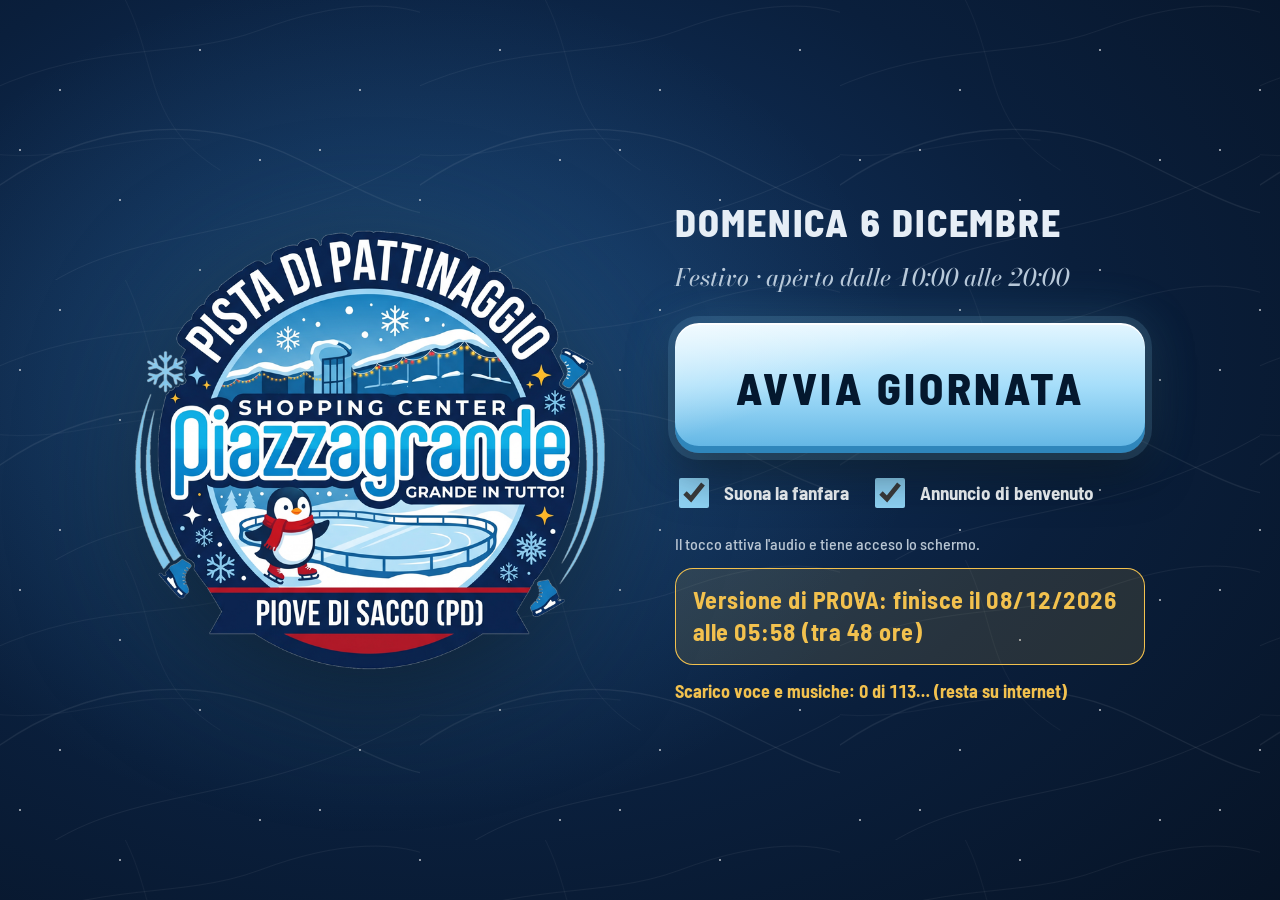
==== commit a64c640f: "Versione 20261119-013122" ====
--- a/index.html
+++ b/index.html
@@ -23,6 +23,14 @@
   <div class="avvio-colonna">
     <p class="avvio-data" id="avvio-data"></p>
     <p class="avvio-orario" id="avvio-orario"></p>
+    <div class="avvio-fondo" id="avvio-fondo" hidden>
+      <span class="fondo-titolo">💶 Fondo cassa nel cassetto</span>
+      <span class="fondo-comandi">
+        <button type="button" class="btn" id="fondo-meno" aria-label="10 euro in meno">−10</button>
+        <input type="number" inputmode="decimal" id="fondo-euro" min="0" step="5" aria-label="Fondo cassa in euro"><b>€</b>
+        <button type="button" class="btn" id="fondo-piu" aria-label="10 euro in più">+10</button>
+      </span>
+    </div>
     <button id="btn-avvia" class="btn-avvia">AVVIA GIORNATA</button>
     <div class="avvio-opzioni">
       <label class="spunta"><input type="checkbox" id="avvio-tada"> Suona la fanfara</label>
--- a/css/stile.css
+++ b/css/stile.css
@@ -1 +1 @@
-@font-face{font-family:Bodoni;src:url(../font/BodoniModa.ttf) format("truetype");font-weight:400 900;font-display:swap}@font-face{font-family:Bodoni;src:url(../font/BodoniModa-Italic.ttf) format("truetype");font-weight:400 900;font-style:italic;font-display:swap}@font-face{font-family:Barlow;src:url(../font/BarlowSemiCondensed-Medium.ttf) format("truetype");font-weight:500;font-display:swap}@font-face{font-family:Barlow;src:url(../font/BarlowSemiCondensed-Bold.ttf) format("truetype");font-weight:700;font-display:swap}@font-face{font-family:Barlow;src:url(../font/BarlowSemiCondensed-ExtraBold.ttf) format("truetype");font-weight:800;font-display:swap}:root{--notte: #081A33;--abisso: #040D1C;--lastra: #0F2748;--lastra-2: #163563;--filo: rgba(185, 198, 211, .28);--argento: #B9C6D3;--neve: #F3F7FA;--ghiaccio: #8FD3F5;--ghiaccio-scuro: #2C7FB8;--rosso: #C4132F;--rosso-chiaro: #FF5A6E;--giallo: #F2C14E;--verde: #4FD1A5;--raggio: 14px;--barra: 72px;--menu: 124px;color-scheme:dark}*{box-sizing:border-box;-webkit-tap-highlight-color:transparent}html,body{margin:0;height:100%}body{background:radial-gradient(120% 90% at 60% 0%,#10305a 0%,var(--notte) 55%,var(--abisso) 100%) fixed;color:var(--neve);font:500 18px/1.35 Barlow,system-ui,sans-serif;overflow:hidden;user-select:none;-webkit-user-select:none;touch-action:manipulation}button,input,select,textarea{font:inherit;color:inherit}button{cursor:pointer;border:0;background:none}button:focus-visible,input:focus-visible,select:focus-visible,textarea:focus-visible{outline:3px solid var(--ghiaccio);outline-offset:2px}h1,h2,h3{font-family:Bodoni,Georgia,serif;font-weight:600;margin:0;letter-spacing:.01em}h2{font-size:30px}h3{font-size:22px;color:var(--argento)}.num{font-variant-numeric:tabular-nums}[hidden]{display:none!important}.barra{position:fixed;inset:0 0 auto;height:var(--barra);display:flex;align-items:center;gap:18px;padding:0 16px 0 18px;background:#040d1cd1;border-bottom:1px solid var(--filo);backdrop-filter:blur(6px);z-index:20}.barra-icona{width:52px;height:52px;border-radius:50%}.barra-nome{display:flex;flex-direction:column;line-height:1.1;min-width:0}.barra-titolo{font-family:Bodoni,serif;font-size:25px;font-weight:600}.barra-sotto{font-family:Bodoni,serif;font-style:italic;color:var(--argento);font-size:15px}.barra-centro{margin-left:auto;display:flex;align-items:center;gap:14px}.barra-ora{font-size:34px;font-weight:800;font-variant-numeric:tabular-nums;letter-spacing:.02em}.badge{display:inline-flex;align-items:center;gap:6px;padding:5px 12px;border-radius:999px;border:1px solid var(--filo);color:var(--argento);font-weight:700;font-size:16px;white-space:nowrap}.badge.festivo{border-color:var(--rosso-chiaro);color:#ffd6dc;background:#c4132f38}.badge.vacanze{border-color:var(--rosso-chiaro);color:#fff;background:var(--rosso)}.badge.chiuso,.badge.fuori{color:var(--giallo);border-color:var(--giallo)}.badge.finto{color:#1b1200;background:var(--giallo);border-color:var(--giallo)}.stato{display:flex;gap:8px}.stato span{padding:6px 12px;border-radius:10px;font-weight:700;font-size:15px;white-space:nowrap;background:#4fd1a524;color:var(--verde);border:1px solid rgba(79,209,165,.4)}.stato span.ko{background:var(--rosso);color:#fff;border-color:var(--rosso-chiaro);animation:lampo 1s steps(2) infinite}.btn-stop{height:54px;padding:0 22px;border-radius:12px;background:var(--rosso);color:#fff;font-weight:800;font-size:22px;letter-spacing:.04em;border:2px solid #ff8a98}.btn-stop:active{transform:scale(.96)}.menu{position:fixed;top:var(--barra);bottom:0;left:0;width:var(--menu);display:flex;flex-direction:column;gap:8px;padding:12px 10px;background:#040d1c99;border-right:1px solid var(--filo);z-index:10}.menu button{flex:1;max-height:128px;display:flex;flex-direction:column;align-items:center;justify-content:center;gap:6px;border-radius:var(--raggio);color:var(--argento);font-weight:700;font-size:16px}.menu svg{width:42px;height:42px;fill:none;stroke:currentColor;stroke-width:2.6;stroke-linecap:round;stroke-linejoin:round}.menu button.attivo{background:var(--lastra-2);color:var(--neve);box-shadow:inset 4px 0 0 var(--ghiaccio)}.menu button.attivo svg{stroke:var(--ghiaccio)}main{position:fixed;top:var(--barra);left:var(--menu);right:0;bottom:0}.pagina{display:none;height:100%;overflow-y:auto;padding:18px 20px 28px;overscroll-behavior:contain}.pagina.attiva{display:block}.pannello{background:var(--lastra);border:1px solid var(--filo);border-radius:18px;padding:18px}.pannello+.pannello{margin-top:14px}.riga{display:flex;gap:12px;align-items:center;flex-wrap:wrap}.spazio{flex:1}.btn{min-height:64px;padding:0 22px;border-radius:var(--raggio);font-weight:700;font-size:20px;background:var(--lastra-2);border:1px solid var(--filo);color:var(--neve);display:inline-flex;align-items:center;justify-content:center;gap:10px}.btn:active{transform:scale(.97);filter:brightness(1.15)}.btn.primario{background:var(--ghiaccio);color:var(--abisso);border-color:transparent}.btn.pericolo{background:var(--rosso);border-color:var(--rosso-chiaro);color:#fff}.btn.piccolo{min-height:50px;font-size:17px;padding:0 16px}.btn[disabled]{opacity:.4}.etichetta{color:var(--argento);font-size:16px}.vuoto{color:var(--argento);font-style:italic}.spunta{display:inline-flex;align-items:center;gap:12px;font-size:19px;min-height:52px}.spunta input{width:30px;height:30px;accent-color:var(--ghiaccio)}.interruttore{position:relative;display:inline-flex;align-items:center;gap:14px;font-weight:700;font-size:20px;min-height:60px}.interruttore input{appearance:none;width:84px;height:46px;border-radius:999px;background:#3a4a61;position:relative;transition:background .2s}.interruttore input:after{content:"";position:absolute;top:5px;left:5px;width:36px;height:36px;border-radius:50%;background:#fff;transition:transform .2s}.interruttore input:checked{background:var(--verde)}.interruttore input:checked:after{transform:translate(38px)}input[type=text],input[type=number],input[type=time],input[type=date],input[type=datetime-local],input[type=password],select,textarea{min-height:56px;border-radius:12px;border:1px solid var(--filo);background:var(--abisso);padding:0 14px;font-size:20px;color:var(--neve);user-select:text;-webkit-user-select:text}textarea{padding:12px 14px;min-height:100px;resize:vertical;width:100%}input[type=number]{width:120px}input[type=range]{width:100%;height:44px;accent-color:var(--ghiaccio)}.avvio{position:fixed;inset:0;z-index:50;display:flex;align-items:center;justify-content:center;gap:70px;background:radial-gradient(90% 90% at 35% 40%,#143a6b 0%,var(--notte) 55%,var(--abisso) 100%)}.avvio[hidden]{display:none}.avvio-logo{width:min(470px,42vw);filter:drop-shadow(0 20px 50px rgba(0,0,0,.55))}.avvio-colonna{display:flex;flex-direction:column;gap:14px;max-width:470px}.avvio-data{font-family:Bodoni,serif;font-size:34px;margin:0}.avvio-orario{margin:0;color:var(--argento);font-size:22px}.btn-avvia{margin-top:14px;height:130px;border-radius:22px;background:var(--ghiaccio);color:var(--abisso);font-weight:800;font-size:40px;letter-spacing:.04em;box-shadow:0 0 0 6px #8fd3f52e,0 18px 40px #00000073}.btn-avvia:active{transform:scale(.97)}.avvio-opzioni{display:flex;gap:22px;flex-wrap:wrap}.avvio-nota{color:var(--argento);margin:0;font-size:16px}.velo{position:fixed;inset:0;z-index:60;background:#020710b8;display:flex;align-items:center;justify-content:center;padding:20px}.finestra{background:var(--lastra);border:1px solid var(--filo);border-radius:22px;padding:24px;width:min(760px,100%);max-height:100%;overflow-y:auto;box-shadow:0 30px 80px #0009}.finestra h2{margin-bottom:14px}.finestra .azioni{display:flex;gap:12px;justify-content:flex-end;margin-top:22px;flex-wrap:wrap}.finestra .azioni .btn{min-width:170px}#avvisi{position:fixed;bottom:22px;left:50%;transform:translate(-50%);z-index:70;display:flex;flex-direction:column;gap:10px;align-items:center}.avviso{display:flex;align-items:center;gap:18px;padding:14px 18px 14px 22px;border-radius:16px;background:var(--neve);color:var(--abisso);font-weight:700;font-size:20px;box-shadow:0 14px 40px #00000080}.avviso .btn{min-height:52px;background:var(--abisso);color:var(--neve)}.aggiorna{position:fixed;top:calc(var(--barra) + 10px);left:50%;transform:translate(-50%);z-index:65;padding:18px 30px;border-radius:16px;background:var(--giallo);color:#1b1200;font-weight:800;font-size:21px;box-shadow:0 12px 30px #00000080}.oggi{display:grid;grid-template-columns:1.25fr 1fr;gap:18px;min-height:100%}.cassa{display:flex;flex-direction:column;gap:14px}.btn-ingresso{flex:1;min-height:250px;border-radius:24px;background:var(--ghiaccio);color:var(--abisso);display:flex;flex-direction:column;align-items:center;justify-content:center;gap:4px;box-shadow:inset 0 -8px #040d1c2e}.btn-ingresso:active{transform:scale(.985);filter:brightness(1.1)}.btn-ingresso b{font-size:84px;font-weight:800;line-height:1}.btn-ingresso span{font-size:22px;font-weight:700}.rapidi{display:grid;grid-template-columns:repeat(3,1fr);gap:14px}.rapidi .btn{min-height:110px;font-size:44px;font-weight:800;border-radius:20px}.annulla-riga{display:flex;gap:14px}.annulla-riga .btn{flex:1}.contatori{display:grid;grid-template-columns:1fr 1fr;gap:12px}.contatore{background:var(--abisso);border:1px solid var(--filo);border-radius:14px;padding:12px 16px}.contatore b{display:block;font-size:38px;font-weight:800;font-variant-numeric:tabular-nums;line-height:1.1}.contatore span{color:var(--argento);font-size:16px}.totale{grid-column:span 2;display:flex;align-items:baseline;justify-content:space-between;border-color:var(--ghiaccio)}.totale b{font-size:50px;color:var(--ghiaccio)}.lato{display:flex;flex-direction:column;gap:14px}.giorno-titolo{display:flex;align-items:center;justify-content:space-between;gap:12px}.chiusura-conto{font-size:46px;font-weight:800;font-variant-numeric:tabular-nums;line-height:1.05}.meteo-box{display:flex;align-items:center;gap:16px}.meteo-icona{font-size:56px;line-height:1;white-space:nowrap}.meteo-storia{color:var(--argento);font-size:16px}.promemoria{border-color:var(--giallo);background:#f2c14e1a}.promemoria b{color:var(--giallo)}.griglia-pinguini{display:grid;grid-template-columns:repeat(auto-fill,minmax(146px,1fr));gap:10px}.pinguino{position:relative;aspect-ratio:1 / .8;border-radius:18px;background:var(--lastra);border:2px solid var(--filo);display:flex;flex-direction:column;align-items:center;justify-content:center;overflow:hidden}.pinguino:active{transform:scale(.97)}.pinguino svg.ghiera{position:absolute;width:86%;height:86%}.pinguino .n{position:relative;font-size:56px;font-weight:800;line-height:1;font-variant-numeric:tabular-nums}.pinguino .t{position:relative;font-size:22px;font-weight:700;font-variant-numeric:tabular-nums;color:var(--argento)}.pinguino.libero .t{font-size:17px}.pinguino.uso{background:var(--lastra-2);border-color:var(--ghiaccio)}.pinguino.uso .t{color:var(--ghiaccio)}.pinguino.ultimo{background:#4a3a0c;border-color:var(--giallo);animation:lampeggia .9s ease-in-out infinite}.pinguino.ultimo .t{color:var(--giallo)}.pinguino.scaduto{background:var(--rosso);border-color:#ff9aa6}.pinguino.scaduto .t{color:#fff}.pinguino .turni{position:absolute;top:8px;right:10px;font-size:15px;font-weight:800;color:var(--neve);background:#00000059;padding:2px 8px;border-radius:8px}@keyframes lampeggia{50%{background:#7a5e10}}@keyframes lampo{50%{opacity:.55}}.legenda{display:flex;gap:18px;color:var(--argento);font-size:16px;flex-wrap:wrap}.legenda i{display:inline-block;width:16px;height:16px;border-radius:4px;vertical-align:-2px;margin-right:6px}.suoni{display:grid;grid-template-columns:1fr 380px;gap:18px}.gruppo-suoni{margin-bottom:16px}.gruppo-suoni h3{margin-bottom:10px}.griglia-suoni{display:grid;grid-template-columns:repeat(auto-fill,minmax(190px,1fr));gap:10px}.suono{min-height:84px;border-radius:14px;padding:10px 14px;text-align:left;font-weight:700;font-size:19px;background:var(--lastra-2);border:1px solid var(--filo);border-left:6px solid var(--colore, var(--ghiaccio));display:flex;flex-direction:column;justify-content:center}.suono small{color:var(--argento);font-weight:500;font-size:14px;line-height:1.2;margin-top:3px;display:-webkit-box;-webkit-line-clamp:2;-webkit-box-orient:vertical;overflow:hidden}.suono:active{filter:brightness(1.3);transform:scale(.98)}.suono.suonando{box-shadow:0 0 0 3px var(--ghiaccio)}.lettore .titolo{font-size:20px;font-weight:700;min-height:28px;overflow:hidden;text-overflow:ellipsis;white-space:nowrap}.lettore .comandi{display:grid;grid-template-columns:repeat(3,1fr);gap:10px;margin:12px 0}.lettore .comandi .btn{min-height:72px;font-size:28px}.lista-musica{max-height:220px;overflow-y:auto;margin-top:10px}.lista-musica div{display:flex;align-items:center;gap:10px;padding:8px 0;border-bottom:1px solid var(--filo)}.lista-musica div span{flex:1;overflow:hidden;text-overflow:ellipsis;white-space:nowrap}.lista-musica div.ora span{color:var(--ghiaccio);font-weight:700}.in-onda{color:var(--ghiaccio);font-weight:700;min-height:26px}.filtri{display:flex;gap:10px;flex-wrap:wrap;align-items:center;margin-bottom:14px}.filtri .btn.attivo{background:var(--ghiaccio);color:var(--abisso)}.tessere{display:grid;grid-template-columns:repeat(5,1fr);gap:12px;margin-bottom:14px}.tessera{background:var(--lastra);border:1px solid var(--filo);border-radius:16px;padding:14px 16px}.tessera b{display:block;font-size:34px;font-weight:800;font-variant-numeric:tabular-nums}.tessera span{color:var(--argento);font-size:15px}.grafici{display:grid;grid-template-columns:1fr 1fr;gap:14px}.grafico{background:var(--lastra);border:1px solid var(--filo);border-radius:18px;padding:14px;height:340px;display:flex;flex-direction:column}.grafico.largo{grid-column:span 2}.grafico h3{font-size:19px;margin-bottom:8px}.grafico .tela{position:relative;flex:1;min-height:0}table.tab{width:100%;border-collapse:collapse;font-size:17px}table.tab th{text-align:left;color:var(--argento);font-weight:700;padding:8px 10px;border-bottom:1px solid var(--filo)}table.tab td{padding:10px;border-bottom:1px solid rgba(185,198,211,.12);font-variant-numeric:tabular-nums}table.tab tr.festivo td:first-child{box-shadow:inset 4px 0 0 var(--rosso)}table.tab td.dx,table.tab th.dx{text-align:right}.imp{display:grid;grid-template-columns:1fr 1fr;gap:14px;align-items:start}.campo{display:flex;align-items:center;justify-content:space-between;gap:14px;padding:10px 0;border-bottom:1px solid rgba(185,198,211,.12)}.campo:last-child{border-bottom:0}.campo>span{font-size:19px}.elenco-voce{display:flex;align-items:center;gap:10px;padding:10px 0;border-bottom:1px solid rgba(185,198,211,.12)}.elenco-voce .testo{flex:1}.elenco-voce .testo small{display:block;color:var(--argento)}.tastierino{display:grid;grid-template-columns:repeat(3,110px);gap:12px;justify-content:center;margin-top:16px}.tastierino .btn{min-height:90px;font-size:36px}.pin-puntini{text-align:center;font-size:44px;letter-spacing:16px;min-height:60px}.meteo-scelte{display:grid;grid-template-columns:repeat(3,1fr);gap:12px}.meteo-scelte button,.meteo-extra button{min-height:112px;border-radius:18px;background:var(--lastra-2);border:2px solid var(--filo);display:flex;flex-direction:column;align-items:center;justify-content:center;gap:4px;font-weight:700;font-size:20px}.meteo-scelte button i,.meteo-extra button i{font-style:normal;font-size:46px;line-height:1.1}.meteo-scelte button.sel,.meteo-extra button.sel{border-color:var(--ghiaccio);background:#1d4a80;box-shadow:0 0 0 3px #8fd3f559}.meteo-extra{display:grid;grid-template-columns:1fr 1fr;gap:12px;margin-top:12px}.meteo-extra button{min-height:84px;flex-direction:row;gap:12px}.meteo-extra button i{font-size:36px}.debug-barra{border-color:var(--giallo)}@media (max-width: 1100px){.oggi,.suoni,.imp,.grafici{grid-template-columns:1fr}.grafico.largo{grid-column:auto}.tessere{grid-template-columns:repeat(2,1fr)}.barra-sotto{display:none}}@media (prefers-reduced-motion: reduce){.pinguino.ultimo,.stato span.ko{animation:none}}:root{--alto: env(safe-area-inset-top, 0px);--basso: env(safe-area-inset-bottom, 0px)}.barra{height:calc(var(--barra) + var(--alto));padding-top:var(--alto);padding-left:calc(18px + env(safe-area-inset-left,0px));padding-right:calc(16px + env(safe-area-inset-right,0px))}.menu,main{top:calc(var(--barra) + var(--alto))}.menu{padding-bottom:calc(12px + var(--basso));left:env(safe-area-inset-left,0px)}main{left:calc(var(--menu) + env(safe-area-inset-left,0px));right:env(safe-area-inset-right,0px)}.pagina{padding-bottom:calc(28px + var(--basso));-webkit-overflow-scrolling:touch}html,body{height:100dvh;overscroll-behavior:none}body{-webkit-touch-callout:none;-webkit-text-size-adjust:100%}img,svg,button{-webkit-touch-callout:none;-webkit-user-drag:none}.file-nascosto{position:absolute;width:1px;height:1px;opacity:0;overflow:hidden;pointer-events:none}.tieni-acceso{position:fixed;width:1px;height:1px;opacity:.01;left:0;bottom:0;pointer-events:none}@media (max-width: 1200px){.barra{gap:12px}.barra-ora{font-size:30px}.stato span{padding:6px 9px;font-size:14px}}.avvio-offline{margin:0;font-size:18px;font-weight:700;color:var(--giallo);min-height:24px}.avvio-offline.ok{color:var(--verde)}:root{--alto: env(safe-area-inset-top, 0px);--basso: env(safe-area-inset-bottom, 0px);--fondo: #06101f;--sup: #0d1b31;--sup2: #12233e;--sup3: #1a2f50;--riga: #263d61;--testo: #f1f6fb;--tenue: #9fb2c6;--spento: #5f7389;--cromo: #e6eef6;--filetto: #b9c9d9;--gh1: #e9f8ff;--gh2: #9fdcf8;--gh3: #4ea9dc;--gh-ink: #04182e;--r: 16px;--r-s: 12px;--display: "Barlow", "Arial Narrow", sans-serif;--brina: repeating-linear-gradient(28deg, rgba(255,255,255,.035) 0 1px, transparent 1px 5px), repeating-linear-gradient(-62deg, rgba(255,255,255,.028) 0 1px, transparent 1px 7px);--pattini: url("data:image/svg+xml,%3Csvg xmlns='http://www.w3.org/2000/svg' width='420' height='280'%3E%3Cg fill='none' stroke='%23ffffff' stroke-linecap='round'%3E%3Cpath d='M-20 200C80 120 200 110 300 160S440 230 460 200' stroke-opacity='.07' stroke-width='1.3'/%3E%3Cpath d='M-10 90C100 40 180 60 260 30S400 0 440 20' stroke-opacity='.05'/%3E%3Cpath d='M40 290C140 220 260 250 430 150' stroke-opacity='.06'/%3E%3Cpath d='M120 -10C160 60 140 120 220 170' stroke-opacity='.04'/%3E%3Cpath d='M-30 150C60 170 120 130 200 140' stroke-opacity='.05' stroke-width='.8'/%3E%3C/g%3E%3C/svg%3E")}body{background:var(--pattini),radial-gradient(110% 80% at 65% -10%,#143865 0%,#0a1f3c 40%,var(--fondo) 75%) fixed;background-size:420px 280px,auto;-webkit-font-smoothing:antialiased;font-variant-numeric:tabular-nums}h2{font-family:var(--display);font-weight:800;text-transform:uppercase;letter-spacing:.04em;font-size:30px;line-height:1;color:var(--testo)}h3{font-family:var(--display);font-weight:800;text-transform:uppercase;letter-spacing:.05em;font-size:21px;line-height:1.05;color:var(--cromo)}.barra{background:var(--brina),var(--pattini),linear-gradient(180deg,#16325a,#0b1d38);background-size:auto,420px 280px,auto;border-bottom:0;box-shadow:inset 0 -1px #04101f,inset 0 -6px #0c1a30,0 10px 26px #00000080;backdrop-filter:none}.barra:before{content:"";position:absolute;left:7px;right:7px;bottom:9px;top:calc(var(--alto) + 7px);border:1px solid var(--filetto);border-radius:10px;opacity:.45;pointer-events:none}.barra .ang{position:absolute;width:14px;height:14px;z-index:1;background:radial-gradient(circle at 35% 30%,#fff 0 8%,#d6dde4 32%,#6d7680)}.ang.a1{top:var(--alto);left:0;border-radius:0 0 7px}.ang.a2{top:var(--alto);right:0;border-radius:0 0 0 7px}.ang.a3{bottom:0;left:0;border-radius:0 7px 0 0}.ang.a4{bottom:0;right:0;border-radius:7px 0 0}.barra-icona{width:54px;height:54px;filter:drop-shadow(0 3px 8px rgba(0,0,0,.7))}.barra-titolo{font-family:var(--display);font-weight:800;text-transform:uppercase;letter-spacing:.06em;font-size:26px;color:var(--cromo);line-height:1}.barra-sotto{font-size:16px;margin-top:3px;color:var(--filetto)}.barra-ora{display:inline-flex;align-items:center;gap:10px;padding:4px 16px 4px 14px;border-radius:99px;background:#050c17;box-shadow:inset 0 0 0 1px #2d4466,inset 0 2px 6px #000c;font-family:var(--display);font-size:32px;color:#fff}.barra-ora:before{content:"";width:10px;height:10px;border-radius:50%;background:#5fd1ff;box-shadow:0 0 10px 2px #5fd1ffcc;animation:respiro 2.4s ease-in-out infinite}@keyframes respiro{50%{opacity:.45}}.badge{font-family:var(--display);text-transform:uppercase;letter-spacing:.05em;font-size:15px;padding:6px 13px;background:#00000040}.stato span{font-family:var(--display);text-transform:uppercase;letter-spacing:.05em;background:#0000004d;box-shadow:inset 0 0 0 1px #4fd1a573;border:0;display:inline-flex;align-items:center;gap:7px}.stato span:before{content:"";width:8px;height:8px;border-radius:50%;background:var(--verde);box-shadow:0 0 8px 1px #4fd1a5cc}.stato span.ko{background:var(--rosso);box-shadow:inset 0 0 0 1px #ff8a98}.stato span.ko:before{background:#fff;box-shadow:0 0 8px 2px #fff}.btn-stop{font-family:var(--display);letter-spacing:.08em;border:0;background:linear-gradient(180deg,#ea3a4d,#b5132b);box-shadow:inset 0 1px #ffffff4d,inset 0 -4px #7d0c1d,0 6px 16px #c4132f59}.menu{background:linear-gradient(180deg,#050c18d9,#050c18a6);border-right:0;box-shadow:inset -1px 0 #1a2c48;gap:10px}.menu button{position:relative;font-family:var(--display);text-transform:uppercase;letter-spacing:.06em;font-size:15px;background:var(--sup);color:var(--tenue);box-shadow:inset 0 1px #ffffff0d,inset 0 -3px #040b16,0 2px 6px #0000004d}.menu button:before{content:"";position:absolute;top:10px;right:10px;width:8px;height:8px;border-radius:50%;background:#22344f;box-shadow:inset 0 1px 1px #0009}.menu svg{stroke-width:2.3}.menu button.attivo{background:linear-gradient(180deg,#1d3a63,#12284a);color:#fff;box-shadow:inset 0 0 0 1px #35557f,inset 0 -3px 0 var(--rosso),0 4px 12px #0006}.menu button.attivo:before{background:#5fd1ff;box-shadow:0 0 10px 2px #5fd1ffcc}.menu button.attivo svg{stroke:var(--gh2);filter:drop-shadow(0 0 6px rgba(143,211,245,.45))}.pannello,.tessera,.grafico{background:linear-gradient(180deg,var(--sup2),var(--sup));border:0;border-radius:var(--r);box-shadow:inset 0 0 0 1px var(--riga),inset 0 1px #ffffff0a,0 8px 22px #0000004d}.pannello>h3:first-child,.grafico>h3:first-child{margin-bottom:10px!important}.finestra{background:var(--brina),linear-gradient(180deg,#14294a,#0c1b33);border:0;box-shadow:inset 0 0 0 1px #35557f,inset 0 3px 0 var(--filetto),0 30px 80px #000000b3}.velo{background:#020710c7;backdrop-filter:blur(3px);-webkit-backdrop-filter:blur(3px)}.promemoria{background:linear-gradient(180deg,#f2c14e24,#f2c14e0f);box-shadow:inset 0 0 0 1px #f2c14e8c,inset 4px 0 0 var(--giallo)}.btn{font-family:var(--display);text-transform:uppercase;letter-spacing:.05em;font-weight:800;border:0;color:var(--testo);background:linear-gradient(180deg,#213b62,#182d4d);box-shadow:inset 0 1px #ffffff14,inset 0 0 0 1px #2d4a74,inset 0 -3px #0a1729,0 3px 8px #00000059;transition:transform .08s,filter .15s}.btn:active{transform:translateY(2px);filter:brightness(1.15)}.btn.primario{color:var(--gh-ink);background:linear-gradient(180deg,var(--gh1) 0%,var(--gh2) 45%,var(--gh3) 100%);box-shadow:inset 0 1px #fffc,inset 0 -3px #2a7fb3,0 5px 18px #5fbef04d}.btn.pericolo{background:linear-gradient(180deg,#e8394c,#ad1328);box-shadow:inset 0 1px #ffffff40,inset 0 -3px #6d0a18,0 4px 14px #c4132f4d}.btn.piccolo{font-size:16px}.filtri .btn.attivo{color:#fff;background:linear-gradient(180deg,#1d3a63,#12284a);box-shadow:inset 0 0 0 1px #4a6c99,inset 0 -3px 0 var(--rosso)}.btn-ingresso{position:relative;overflow:hidden;color:var(--gh-ink);background:var(--pattini),linear-gradient(160deg,#ffffff8c,#fff0 38%),linear-gradient(180deg,#e3f6ff,#a6defa 48%,#5db3e3);background-size:420px 280px,auto,auto;box-shadow:inset 0 2px #ffffffe6,inset 0 0 0 1px #ffffff59,inset 0 -8px #2f86bb,0 14px 34px #3caae647}.btn-ingresso:after{content:"";position:absolute;top:-40%;bottom:-40%;width:26%;left:-40%;background:linear-gradient(90deg,transparent,rgba(255,255,255,.55),transparent);transform:rotate(18deg);animation:riflesso 7s ease-in-out infinite}@keyframes riflesso{0%,70%{left:-40%}to{left:130%}}.btn-ingresso b{font-family:var(--display);font-size:104px;letter-spacing:.01em;text-shadow:0 2px 0 rgba(255,255,255,.5)}.btn-ingresso span{font-family:var(--display);text-transform:uppercase;letter-spacing:.08em;font-weight:800;font-size:23px}.btn-ingresso:active{transform:translateY(3px)}.rapidi .btn{font-size:48px;letter-spacing:.02em;background:linear-gradient(180deg,#1f3a62,#152a49);box-shadow:inset 0 1px #ffffff14,inset 0 0 0 1px #2d4a74,inset 0 -4px 0 var(--gh3),0 4px 10px #00000059}.annulla-riga .btn{color:var(--tenue);box-shadow:inset 0 1px #ffffff0f,inset 0 0 0 1px #2d4a74,inset 0 -3px #4a5d78}.contatori{gap:0;border-radius:var(--r);overflow:hidden;background:#071223;box-shadow:inset 0 0 0 1px var(--riga)}.contatore{background:none;border:0;border-radius:0;padding:12px 16px 11px;text-align:center}.contatore+.contatore:not(.totale){box-shadow:inset 1px 0 0 var(--riga)}.contatore b{font-family:var(--display);font-size:44px;line-height:1;letter-spacing:.02em}.contatore span{font-size:15px;font-weight:700}.totale{text-align:left;align-items:center;padding:14px 18px;background:var(--brina),linear-gradient(180deg,#13284a,#0c1b33);box-shadow:inset 0 1px 0 var(--riga),inset 0 3px 0 var(--filetto)}.totale span{font-family:var(--display);text-transform:uppercase;letter-spacing:.07em;font-size:18px;color:var(--cromo)}.totale b{font-size:58px;color:var(--gh2);text-shadow:0 0 22px rgba(143,211,245,.35)}.giorno-titolo h2{font-size:28px}.chiusura-conto{font-family:var(--display);font-size:64px;letter-spacing:.02em;color:#fff}.meteo-box .btn{white-space:nowrap}.pinguino{border:0;border-radius:18px;background:linear-gradient(180deg,#132848,#0c1b33);box-shadow:inset 0 0 0 1px var(--riga),inset 0 1px #ffffff0d,inset 0 -4px #081325,0 4px 12px #0000004d}.pinguino .n{font-family:var(--display);font-size:62px;letter-spacing:.01em}.pinguino .t{font-family:var(--display);letter-spacing:.04em}.pinguino.libero .t{text-transform:uppercase;color:var(--spento)}.pinguino.libero .n{color:#c9d6e3}.pinguino.uso{border:0;background:var(--pattini),linear-gradient(180deg,#1c4373,#11294b);background-size:420px 280px,auto;box-shadow:inset 0 0 0 2px var(--gh3),inset 0 -4px 0 var(--gh2),0 0 20px #5fbef038}.pinguino.ultimo{border:0;background:linear-gradient(180deg,#5a4610,#3b2d08);box-shadow:inset 0 0 0 2px var(--giallo),inset 0 -4px 0 var(--giallo),0 0 22px #f2c14e4d}.pinguino.scaduto{border:0;background:repeating-linear-gradient(135deg,#d01a35 0 16px,#a8102a 16px 32px);box-shadow:inset 0 0 0 2px #ff9aa6,inset 0 -4px #ffd0d6,0 0 26px #d01a3573}.pinguino .turni{font-family:var(--display);letter-spacing:.04em;background:#00000073;box-shadow:inset 0 0 0 1px #fff3}.legenda{font-family:var(--display);text-transform:uppercase;letter-spacing:.05em;font-size:14px}.suono{border:0;border-radius:14px;font-family:var(--display);letter-spacing:.02em;background:linear-gradient(180deg,#1c3559,#142a48);box-shadow:inset 0 1px #ffffff12,inset 0 0 0 1px #2a4670,inset 0 -4px 0 var(--colore, var(--gh3)),0 3px 8px #0000004d}.suono small{font-family:Barlow,sans-serif;letter-spacing:0}.suono.suonando{box-shadow:inset 0 0 0 2px var(--gh2),inset 0 -4px 0 var(--colore, var(--gh3)),0 0 18px #8fd3f566}.gruppo-suoni h3{display:flex;align-items:center;gap:10px}.gruppo-suoni h3:after{content:"";flex:1;height:1px;background:linear-gradient(90deg,var(--riga),transparent)}.lettore .titolo{font-family:var(--display);letter-spacing:.03em}.in-onda{font-family:var(--display);text-transform:uppercase;letter-spacing:.05em;color:var(--gh2)}.tessera{text-align:center;padding:14px 10px 12px}.tessera b{font-family:var(--display);font-size:40px;line-height:1.05;letter-spacing:.02em}.tessera span{font-weight:700;font-size:14px}.tessere .tessera:first-child{box-shadow:inset 0 0 0 1px var(--riga),inset 0 3px 0 var(--filetto),0 8px 22px #0000004d}.tessere .tessera:first-child b{color:var(--gh2)}table.tab th{font-family:var(--display);text-transform:uppercase;letter-spacing:.05em;font-size:15px}.campo{border-bottom:1px solid #1d3253}.campo>span{font-size:18px;font-weight:600}input[type=text],input[type=number],input[type=time],input[type=date],input[type=datetime-local],input[type=password],select,textarea{background:#050d19;border:1px solid var(--riga);font-weight:700;box-shadow:inset 0 2px 5px #00000080}input:focus,select:focus,textarea:focus{outline:none;border-color:var(--gh2);box-shadow:0 0 0 3px #8fd3f533,inset 0 2px 5px #00000080}.interruttore input{background:#26364d;box-shadow:inset 0 2px 5px #0009}.interruttore input:after{background:linear-gradient(180deg,#fff,#cfd8e2);box-shadow:0 2px 5px #00000080}.interruttore input:checked{background:linear-gradient(180deg,#3fbf92,#2a9670)}.meteo-scelte button,.meteo-extra button{border:0;font-family:var(--display);text-transform:uppercase;letter-spacing:.05em;background:linear-gradient(180deg,#1c3559,#142a48);box-shadow:inset 0 1px #ffffff12,inset 0 0 0 1px #2a4670,inset 0 -4px #0a1729,0 3px 8px #0000004d}.meteo-scelte button.sel,.meteo-extra button.sel{border:0;background:linear-gradient(180deg,#2a5a90,#1b3f6c);box-shadow:inset 0 0 0 2px var(--gh2),inset 0 -4px 0 var(--rosso),0 0 18px #8fd3f559}.avviso{background:linear-gradient(180deg,#fff,#e2edf6);color:var(--gh-ink);box-shadow:inset 0 -3px 0 var(--gh3),0 16px 40px #0000008c;font-family:var(--display);letter-spacing:.02em;font-size:21px}.aggiorna{font-family:var(--display);text-transform:uppercase;letter-spacing:.05em;box-shadow:inset 0 -3px #a07a1c,0 12px 30px #00000080}.avvio{background:var(--pattini),radial-gradient(70% 80% at 30% 45%,rgba(95,190,240,.18) 0%,transparent 60%),radial-gradient(100% 100% at 35% 40%,#143a6b 0%,#0a1f3c 50%,var(--fondo) 100%);background-size:420px 280px,auto,auto;overflow:hidden}.avvio-neve{position:absolute;inset:-100px 0 0;pointer-events:none;opacity:.55;background-image:radial-gradient(2px 2px at 20px 30px,#fff 50%,transparent 51%),radial-gradient(1.5px 1.5px at 120px 80px,#fff 50%,transparent 51%),radial-gradient(2.5px 2.5px at 200px 150px,#fff 50%,transparent 51%),radial-gradient(1.5px 1.5px at 60px 190px,#fff 50%,transparent 51%),radial-gradient(2px 2px at 260px 40px,#fff 50%,transparent 51%);background-size:300px 220px;animation:nevica 16s linear infinite}@keyframes nevica{to{transform:translateY(220px)}}.avvio-logo,.avvio-colonna{position:relative}.avvio-logo{filter:drop-shadow(0 24px 60px rgba(0,0,0,.6)) drop-shadow(0 0 40px rgba(95,190,240,.15))}.avvio-data{font-family:var(--display);font-weight:800;text-transform:uppercase;letter-spacing:.05em;font-size:38px;color:var(--cromo)}.avvio-orario{font-family:Bodoni,serif;font-style:italic;font-size:24px;color:var(--filetto)}.btn-avvia{position:relative;overflow:hidden;border-radius:24px;color:var(--gh-ink);font-family:var(--display);font-size:44px;letter-spacing:.08em;background:linear-gradient(160deg,#ffffff8c,#fff0 40%),linear-gradient(180deg,#e3f6ff,#a6defa 48%,#5db3e3);box-shadow:inset 0 2px #ffffffe6,inset 0 -7px #2f86bb,0 0 0 7px #8fd3f524,0 20px 46px #00000080,0 0 50px #5fbef040}.btn-avvia:after{content:"";position:absolute;top:-40%;bottom:-40%;width:22%;left:-40%;background:linear-gradient(90deg,transparent,rgba(255,255,255,.6),transparent);transform:rotate(18deg);animation:riflesso 5s ease-in-out infinite}.btn-avvia:active{transform:translateY(3px)}.avvio-opzioni .spunta{font-weight:700}@media (prefers-reduced-motion: reduce){.avvio-neve,.btn-ingresso:after,.btn-avvia:after,.barra-ora:before{animation:none}}@media (max-width: 1200px){.barra-titolo{font-size:22px}.barra-ora{font-size:28px;padding:3px 13px 3px 11px}}.yt-box{position:fixed;right:calc(14px + env(safe-area-inset-right,0px));bottom:calc(14px + var(--basso));z-index:30;padding:8px 8px 6px;border-radius:16px;background:linear-gradient(180deg,#14294a,#0b1a31);box-shadow:inset 0 0 0 1px #35557f,inset 0 3px 0 var(--filetto),0 14px 34px #0009}.yt-box iframe{display:block;width:356px;height:200px;border:0;border-radius:10px;background:#000}.yt-titolo{display:block;max-width:356px;margin-top:5px;font-family:var(--display);letter-spacing:.03em;font-size:15px;color:var(--gh2);white-space:nowrap;overflow:hidden;text-overflow:ellipsis}.yt-titolo:empty{display:none}body.yt-attivo .pagina{padding-bottom:calc(260px + var(--basso))}.yt-intestazione{display:flex;align-items:center;gap:10px}.yt-logo{display:inline-grid;place-items:center;width:34px;height:24px;border-radius:7px;background:linear-gradient(180deg,#ff3b3b,#c4161c);color:#fff;font-size:13px}.yt-avviso{margin:8px 0;padding:10px 12px;border-radius:12px;background:#f2c14e24;box-shadow:inset 0 0 0 1px var(--giallo);color:var(--giallo);font-weight:700}.avvio-licenza{display:flex;flex-direction:column;gap:10px}.avvio-licenza:empty{display:none}.avvio-licenza b{font-family:var(--display);font-size:24px;letter-spacing:.02em}.avvio-licenza.avviso{padding:16px 18px;border-radius:18px;background:#f2c14e1f;box-shadow:inset 0 0 0 1px var(--giallo);color:inherit}.avvio-licenza.avviso b{color:var(--giallo)}.avvio-licenza.scaduta{padding:18px;border-radius:18px;background:#c4132f29;box-shadow:inset 0 0 0 1px var(--rosso-chiaro)}.avvio-licenza.scaduta b{color:#ffd6dc}.avvio-licenza input{min-height:56px;width:100%}.pannello.licenza.avviso{box-shadow:inset 0 0 0 1px var(--giallo),inset 0 3px 0 var(--giallo)}.pannello.licenza.scaduta{box-shadow:inset 0 0 0 1px var(--rosso-chiaro),inset 0 3px 0 var(--rosso)}body.sola-lettura .menu button[data-pagina=oggi],body.sola-lettura .menu button[data-pagina=pinguini],body.sola-lettura .menu button[data-pagina=suoni]{display:none}.riattiva{position:fixed;inset:0;z-index:90;display:flex;flex-direction:column;align-items:center;justify-content:center;gap:14px;background:radial-gradient(70% 70% at 50% 50%,#d01a35eb,#780818f2);color:#fff;border:0;font-family:var(--display);text-transform:uppercase;letter-spacing:.06em;cursor:pointer}.riattiva b{font-size:84px;line-height:1;animation:respiro 1.4s ease-in-out infinite}.riattiva span{font-size:32px}.codice-tablet{font-family:var(--display);font-size:20px;letter-spacing:.03em;color:var(--tenue)}.codice-tablet b{color:#fff;font-size:26px;letter-spacing:.12em;user-select:all;-webkit-user-select:all}.avvio-licenza a.btn{text-decoration:none}.avvio-demo{margin:0;padding:12px 16px;border-radius:14px;font-size:18px;color:#1b1200;background:linear-gradient(180deg,#ffe08a,#f2c14e);box-shadow:inset 0 -3px #c8952c}.btn-guida{height:54px;padding:0 18px;border-radius:12px;border:0;color:#1b1200;font-family:var(--display);font-weight:800;font-size:20px;letter-spacing:.06em;background:linear-gradient(180deg,#ffe08a,#f2c14e 50%,#c8952c);box-shadow:inset 0 1px #fff9,inset 0 -3px #8a6414}.guida dl{margin:0;display:grid;grid-template-columns:210px 1fr;gap:10px 18px}.guida dt{font-family:var(--display);font-weight:800;text-transform:uppercase;letter-spacing:.04em;color:var(--gh2);font-size:19px}.guida dd{margin:0;font-size:19px;line-height:1.35}.guida-prova{margin:16px 0 0;padding:14px 16px;border-radius:14px;font-size:19px;background:#f2c14e24;box-shadow:inset 0 0 0 1px var(--giallo)}.guida-passi{margin:0;padding-left:26px;font-size:21px;line-height:1.5}@media (max-width: 760px){.guida dl{grid-template-columns:1fr}}.gira-telefono{display:none}@media (orientation: portrait) and (max-width: 700px){.gira-telefono{position:fixed;inset:0;z-index:200;display:flex;flex-direction:column;align-items:center;justify-content:center;gap:16px;padding:30px;text-align:center;color:#fff;background:radial-gradient(90% 70% at 50% 40%,#163a68,#06101f)}.gira-telefono b{font-family:var(--display);font-size:34px;text-transform:uppercase;letter-spacing:.05em;line-height:1.1}.gira-telefono span{color:var(--argento);font-size:19px}.gira-icona{font-size:90px;animation:gira 2.4s ease-in-out infinite}}@keyframes gira{0%,30%{transform:rotate(0)}55%,85%{transform:rotate(-90deg)}to{transform:rotate(0)}}@media (max-height: 500px){.menu{overflow-y:auto;gap:6px;padding:8px 6px}.menu button{flex:none;min-height:74px}}.demo-avviso{display:flex;flex-direction:column;gap:6px;margin-bottom:14px;box-shadow:inset 0 0 0 2px var(--giallo),0 8px 22px #0000004d!important;background:linear-gradient(180deg,#f2c14e2e,#f2c14e0f)!important}.demo-avviso b{font-family:var(--display);font-size:24px;text-transform:uppercase;letter-spacing:.04em;color:var(--giallo)}.demo-avviso span{font-size:18px}.demo-bloccata .pannello:not(.licenza):not(.demo-avviso){position:relative}.demo-bloccata .pannello:not(.licenza):not(.demo-avviso):after{content:"\1f512  Modificabile nella versione definitiva";position:absolute;inset:0;z-index:2;border-radius:inherit;display:flex;align-items:flex-end;justify-content:center;padding:12px 16px;font-family:var(--display);font-weight:800;font-size:16px;letter-spacing:.04em;text-transform:uppercase;color:var(--giallo);background:#06101f73;cursor:not-allowed}.demo-bloccata .pannello.licenza input,.demo-bloccata .pannello.licenza .btn,.demo-bloccata .pannello.licenza .codice-tablet{display:none}.menu-turni{display:none!important}body.con-turni .menu-turni{display:flex!important}body.con-turni .menu button{max-height:104px}.turni{display:grid;grid-template-columns:430px 1fr;gap:18px;min-height:100%}.turni-cassa{display:flex;flex-direction:column;gap:12px}.turni-durate{display:grid;grid-template-columns:repeat(3,1fr);gap:10px}.turni-durata{min-height:92px;border-radius:16px;display:flex;flex-direction:column;align-items:center;justify-content:center;gap:2px;font-family:var(--display);color:#fff;background:linear-gradient(180deg,#1f3a62,#152a49);box-shadow:inset 0 1px #ffffff14,inset 0 0 0 1px #2d4a74,inset 0 -4px #0a1729}.turni-durata b{font-size:28px;font-weight:800;letter-spacing:.02em}.turni-durata span{font-size:19px;color:var(--argento);font-weight:700}.turni-durata.sel{background:linear-gradient(180deg,#2a5a90,#1b3f6c);box-shadow:inset 0 0 0 2px var(--gh2),inset 0 -4px 0 var(--rosso),0 0 18px #8fd3f559}.turni-durata.sel span{color:var(--gh1)}.turni-display{height:96px;border-radius:16px;display:flex;align-items:center;justify-content:center;font-family:var(--display);font-weight:800;font-size:76px;letter-spacing:.06em;color:#fff;background:#050d19;box-shadow:inset 0 0 0 1px var(--riga),inset 0 3px 8px #0009}.turni-display.vuoto{color:var(--spento)}.turni-tastierino{display:grid;grid-template-columns:repeat(3,1fr);gap:10px}.turni-tasto{min-height:72px;font-size:36px}.turni-avvia{min-height:110px;border-radius:22px;display:flex;flex-direction:column;align-items:center;justify-content:center;color:var(--gh-ink);font-family:var(--display);background:linear-gradient(160deg,#ffffff8c,#fff0 40%),linear-gradient(180deg,#e3f6ff,#a6defa 48%,#5db3e3);box-shadow:inset 0 2px #ffffffe6,inset 0 -7px #2f86bb,0 14px 34px #3caae647}.turni-avvia b{font-size:46px;font-weight:800;letter-spacing:.08em;line-height:1}.turni-avvia span{font-size:21px;font-weight:800;letter-spacing:.05em;text-transform:uppercase}.turni-avvia:active{transform:translateY(3px)}.turni-conta{font-family:var(--display);font-weight:800;font-size:22px;color:var(--gh2)}.turni-lista{display:grid;grid-template-columns:repeat(auto-fill,minmax(150px,1fr));gap:10px;align-content:start}.turno-card{border-radius:16px;padding:10px 8px 9px;display:flex;flex-direction:column;align-items:center;gap:2px;color:#fff;font-family:var(--display);background:linear-gradient(180deg,#1c4373,#11294b);box-shadow:inset 0 0 0 2px var(--gh3),inset 0 -4px 0 var(--gh2)}.turno-card b{font-size:50px;font-weight:800;line-height:1}.turno-card .t{font-size:24px;font-weight:800;color:var(--gh2);font-variant-numeric:tabular-nums}.turno-card small{font-family:Barlow,sans-serif;font-size:13px;color:var(--argento);text-align:center}.turno-card.ultimo{background:linear-gradient(180deg,#5a4610,#3b2d08);box-shadow:inset 0 0 0 2px var(--giallo),inset 0 -4px 0 var(--giallo)}.turno-card.ultimo .t{color:var(--giallo)}.turno-card.scaduto{background:repeating-linear-gradient(135deg,#d01a35 0 16px,#a8102a 16px 32px);box-shadow:inset 0 0 0 2px #ff9aa6,inset 0 -4px #ffd0d6}.turno-card.scaduto .t,.turno-card.scaduto small{color:#fff}@media (max-width: 1100px){.turni{grid-template-columns:1fr}}.conta-oggi{display:grid;grid-template-columns:1fr 1fr 1.3fr;border-radius:var(--r);overflow:hidden;background:#071223;box-shadow:inset 0 0 0 1px var(--riga)}.conta-oggi>div{padding:10px 12px;text-align:center}.conta-oggi>div+div{box-shadow:inset 1px 0 0 var(--riga)}.conta-oggi b{display:block;font-family:var(--display);font-weight:800;font-size:34px;line-height:1}.conta-oggi span{font-size:14px;color:var(--tenue);font-weight:700}.incasso-nascosto{display:flex;align-items:center;justify-content:center;gap:10px;padding:8px 12px;color:var(--tenue);box-shadow:inset 1px 0 0 var(--riga);font-family:var(--display)}.incasso-nascosto span{font-size:14px;text-transform:uppercase;letter-spacing:.05em}.incasso-nascosto b{font-size:22px;color:var(--spento);letter-spacing:.1em}.incasso-nascosto i{font-style:normal;font-size:20px;opacity:.7}.incasso-nascosto.visibile b{color:var(--gh2);letter-spacing:.02em}.btn-chiudi-giornata{min-height:54px;font-size:18px;color:var(--tenue);box-shadow:inset 0 1px #ffffff0f,inset 0 0 0 1px #2d4a74,inset 0 -3px #4a5d78}.btn-vai-turni{min-height:64px;font-size:22px;box-shadow:inset 0 1px #ffffff14,inset 0 0 0 1px #2d4a74,inset 0 -4px 0 var(--giallo)}.pista-adesso h2{font-size:26px}.pista-tessere{display:grid;grid-template-columns:repeat(auto-fit,minmax(140px,1fr));gap:10px;margin:12px 0}.pista-tessera{padding:12px 10px;border-radius:14px;text-align:center;color:#fff;font-family:var(--display);background:linear-gradient(180deg,#1c3559,#142a48);box-shadow:inset 0 0 0 1px #2a4670,inset 0 -4px 0 var(--gh3)}.pista-tessera b{display:block;font-size:48px;font-weight:800;line-height:1}.pista-tessera span{font-size:15px;color:var(--argento);text-transform:uppercase;letter-spacing:.04em}.pista-tessera em{display:block;margin-top:4px;font-style:normal;font-weight:800;color:#fff;background:var(--rosso);border-radius:8px;padding:2px 8px}.pista-tessera.allarme{box-shadow:inset 0 0 0 2px var(--rosso-chiaro),inset 0 -4px 0 var(--rosso)}.chiusura-riga{align-items:flex-end}.chiusura-riga .chiusura-conto{font-size:48px}.prossimo-annuncio{margin-top:12px;padding-top:10px;border-top:1px solid #1d3253}.prossimo-annuncio b{display:block;font-size:20px}.meteo-piccolo .meteo-icona{font-size:40px}.fine-stagione{margin:4px 4px 0}.chiusura-riga2{display:flex;justify-content:space-between;padding:8px 0;border-bottom:1px solid #1d3253;font-size:21px}.chiusura-totale{display:flex;justify-content:space-between;align-items:baseline;margin:10px 0 6px;font-family:var(--display)}.chiusura-totale span{font-size:20px;text-transform:uppercase;letter-spacing:.05em;color:var(--cromo)}.chiusura-totale b{font-size:46px;color:var(--gh2)}.chiusura-diff{font-family:var(--display);font-size:26px}.chiusura-diff.ok{color:var(--verde)}.chiusura-diff.piu{color:var(--giallo)}.chiusura-diff.meno{color:var(--rosso-chiaro)}table.tab td.piu{color:var(--giallo)}table.tab td.meno{color:var(--rosso-chiaro)}@media (max-width: 1100px){.suoni>div:last-child{order:-1}}.ogni-min{display:inline-flex;align-items:center;gap:8px;font-family:var(--display);font-weight:700;font-size:17px;color:var(--tenue);white-space:nowrap}.ogni-min .ogni-min-campo{width:96px;min-height:52px;text-align:center}.menu-armadi{display:none!important}body.con-armadi .menu-armadi{display:flex!important}.griglia-chiavi{display:grid;grid-template-columns:repeat(auto-fill,minmax(118px,1fr));gap:10px}.chiave{aspect-ratio:1 / .78;border-radius:16px;display:flex;flex-direction:column;align-items:center;justify-content:center;gap:2px;color:#fff;font-family:var(--display);background:linear-gradient(180deg,#132848,#0c1b33);box-shadow:inset 0 0 0 1px var(--riga),inset 0 -4px #081325}.chiave b{font-size:46px;font-weight:800;line-height:1}.chiave span{font-size:15px;color:var(--spento);text-transform:uppercase;letter-spacing:.04em}.chiave.fuori{background:linear-gradient(180deg,#5a4610,#3b2d08);box-shadow:inset 0 0 0 2px var(--giallo),inset 0 -4px 0 var(--giallo)}.chiave.fuori span{color:var(--giallo)}.turni-successivo{min-height:60px;font-size:20px;box-shadow:inset 0 1px #ffffff14,inset 0 0 0 1px #2d4a74,inset 0 -3px 0 var(--giallo)}body.con-turni.con-armadi .menu button{max-height:92px;font-size:14px}body.con-turni.con-armadi .menu svg{width:36px;height:36px}.cassa-scontrino{display:flex;flex-direction:column;gap:12px;height:100%}.sc-striscia{display:flex;align-items:center;gap:10px;flex-wrap:wrap;padding:10px 12px;border-radius:16px;background:linear-gradient(180deg,var(--sup2),var(--sup));box-shadow:inset 0 0 0 1px var(--riga)}.sc-inpista{display:flex;align-items:center;gap:8px;flex-wrap:wrap}.sc-chip{display:inline-flex;align-items:center;gap:6px;padding:6px 12px;border-radius:999px;font-family:var(--display);font-weight:800;font-size:17px;letter-spacing:.03em;color:#fff;background:#0a1729;box-shadow:inset 0 0 0 1px #2d4a74}.sc-chip i{width:14px;height:14px;border-radius:50%;background:var(--c, #fff);box-shadow:0 0 8px var(--c, #fff)}.sc-chip small{font-family:Barlow,sans-serif;font-weight:600;color:var(--tenue)}.sc-chip.scaduto{background:var(--rosso);box-shadow:inset 0 0 0 1px #ff9aa6}.sc-prossimo{font-size:15px}.scontrino{display:grid;grid-template-columns:1.05fr 1fr 1fr;gap:14px;min-height:0;flex:1}.sc-sinistra{display:flex;flex-direction:column;gap:12px}.sc-colore{display:flex;flex-direction:column;align-items:center;padding:10px;border-radius:16px;background:#0a1729;box-shadow:inset 0 0 0 3px var(--c),0 0 24px color-mix(in srgb,var(--c) 40%,transparent)}.sc-colore span{font-family:var(--display);text-transform:uppercase;letter-spacing:.08em;font-size:14px;color:var(--tenue)}.sc-colore b{font-family:var(--display);font-weight:800;font-size:44px;line-height:1;color:var(--c);letter-spacing:.06em}.sc-colore small{color:var(--argento);font-size:15px}.sc-prodotti{display:grid;grid-template-columns:1fr 1fr;gap:10px}.sc-prodotto{min-height:120px;border-radius:20px;display:flex;flex-direction:column;align-items:center;justify-content:center;gap:4px;color:#fff;font-family:var(--display);background:linear-gradient(180deg,#1f3a62,#152a49);box-shadow:inset 0 1px #ffffff14,inset 0 0 0 1px #2d4a74,inset 0 -5px 0 var(--gh3),0 4px 10px #00000059}.sc-prodotto b{font-size:25px;font-weight:800;text-transform:uppercase;letter-spacing:.03em;text-align:center;line-height:1.05}.sc-prodotto span{font-size:18px;color:var(--argento);font-weight:700}.sc-prodotto.tempo{grid-column:span 2;min-height:150px;color:var(--gh-ink);background:linear-gradient(160deg,#ffffff8c,#fff0 40%),linear-gradient(180deg,#e3f6ff,#a6defa 48%,#5db3e3);box-shadow:inset 0 2px #ffffffe6,inset 0 -7px #2f86bb,0 10px 26px #3caae640}.sc-prodotto.tempo b{font-size:34px}.sc-prodotto.tempo span{color:var(--gh-ink);font-size:22px}.sc-prodotto.pinguino{box-shadow:inset 0 1px #ffffff14,inset 0 0 0 1px #2d4a74,inset 0 -5px 0 var(--verde)}.sc-prodotto.armadietto{box-shadow:inset 0 1px #ffffff14,inset 0 0 0 1px #2d4a74,inset 0 -5px 0 var(--giallo)}.sc-prodotto:active,.sc-paga-btn:active{transform:translateY(3px)}.sc-centro{display:flex;flex-direction:column;gap:8px;padding:14px;border-radius:18px;background:#071223;box-shadow:inset 0 0 0 1px var(--riga);min-height:0;overflow:auto}.sc-riga{display:grid;grid-template-columns:42px 1fr auto auto auto;align-items:center;gap:8px;padding:8px 0;border-bottom:1px solid #1d3253;font-size:19px}.sc-riga .n{font-family:var(--display);font-weight:800;color:var(--gh2)}.sc-riga .nome small{color:var(--tenue);font-size:14px}.sc-riga b{font-family:var(--display);font-size:21px}.sc-riga .btn{min-height:46px;min-width:46px;padding:0 10px;font-size:22px}.sc-paga{display:flex;flex-direction:column;gap:8px}.sc-totale{display:flex;justify-content:space-between;align-items:baseline;padding:6px 4px 0;font-family:var(--display)}.sc-totale span{font-size:20px;text-transform:uppercase;letter-spacing:.06em;color:var(--cromo)}.sc-totale b{font-size:54px;color:#fff;line-height:1}.sc-cauz{text-align:right;color:var(--giallo);font-size:15px;margin-top:-4px}.sc-contanti{display:grid;grid-template-columns:1fr 1fr;gap:8px}.sc-contanti>div{padding:6px 10px;border-radius:12px;background:#050d19;box-shadow:inset 0 0 0 1px var(--riga)}.sc-contanti span{display:block;font-size:13px;color:var(--tenue);text-transform:uppercase;letter-spacing:.05em}.sc-contanti b{font-family:var(--display);font-size:28px}.sc-contanti b.meno{color:var(--rosso-chiaro)}.sc-rapidi{display:grid;grid-template-columns:repeat(3,1fr);gap:6px}.sc-rapidi .btn{min-height:48px;font-size:19px}.sc-tastierino{display:grid;grid-template-columns:repeat(6,1fr);gap:6px}.sc-tasto{min-height:48px;font-size:22px;padding:0}.sc-metodi{display:grid;grid-template-columns:1.4fr 1fr .8fr;gap:8px}.sc-paga-btn{min-height:74px;border-radius:16px;font-family:var(--display);font-weight:800;font-size:24px;letter-spacing:.06em;color:#fff}.sc-paga-btn.contanti{background:linear-gradient(180deg,#36c27a,#1f8f55);box-shadow:inset 0 1px #ffffff4d,inset 0 -5px #156a3e}.sc-paga-btn.pos{background:linear-gradient(180deg,#4b7cc2,#33609f);box-shadow:inset 0 1px #ffffff40,inset 0 -5px #23477a}.sc-paga-btn.staff{background:linear-gradient(180deg,#6b7686,#4a5463);box-shadow:inset 0 1px #fff3,inset 0 -5px #333b47;font-size:20px}.griglia-scelta{display:grid;grid-template-columns:repeat(auto-fill,minmax(84px,1fr));gap:8px;max-height:60vh;overflow:auto}.scelta-numero{min-height:72px;font-size:30px}.scelta-numero.occupato{opacity:.25}.anteprima-biglietti{display:flex;gap:12px;overflow-x:auto;padding-bottom:6px}.biglietto-anteprima{flex:none;width:320px;height:430px;border:0;border-radius:8px;background:#fff}@media (max-width: 1100px){.scontrino{grid-template-columns:1fr 1fr}.sc-paga{grid-column:span 2}}.tariffe{display:grid;grid-template-columns:1fr 1fr;gap:14px}.tariffa{display:flex;flex-direction:column;gap:12px}.tariffa .btn-ingresso{min-height:220px}.tariffa .btn-ingresso b{font-size:86px}.tariffa .btn-ingresso span{font-size:21px}.tariffa .rapidi{gap:10px}.tariffa .rapidi .btn{min-height:90px;font-size:38px}.btn-ingresso.ridotto{background:var(--pattini),linear-gradient(160deg,#ffffff8c,#fff0 38%),linear-gradient(180deg,#fff3d6,#f6d27f 48%,#e0a93a);background-size:420px 280px,auto,auto;box-shadow:inset 0 2px #ffffffe6,inset 0 0 0 1px #ffffff59,inset 0 -8px #b07a1c,0 14px 34px #e6aa3c40}.conta-oggi.due{grid-template-columns:1fr 1fr}.conto-prodotti{display:grid;grid-template-columns:repeat(3,1fr);gap:12px}.conto-prodotto{min-height:150px;border-radius:22px;display:flex;flex-direction:column;align-items:center;justify-content:center;gap:6px;color:var(--gh-ink, #0b1d33);font-family:var(--display);position:relative;overflow:hidden;background:linear-gradient(160deg,#ffffff8c,#fff0 38%),linear-gradient(180deg,#e3f6ff,#a6defa 48%,#5db3e3);box-shadow:inset 0 2px #ffffffe6,inset 0 -7px #2f86bb,0 10px 26px #3caae638}.conto-prodotto.ridotto{background:linear-gradient(160deg,#ffffff8c,#fff0 38%),linear-gradient(180deg,#fff3d6,#f6d27f 48%,#e0a93a);box-shadow:inset 0 2px #ffffffe6,inset 0 -7px #b07a1c,0 10px 26px #e6aa3c33}.conto-prodotto.pinguino{background:linear-gradient(160deg,#ffffff73,#fff0 38%),linear-gradient(180deg,#f3dcc4,#d9a46f,#a8703f);box-shadow:inset 0 2px #fffc,inset 0 -7px #7a4c25,0 10px 26px #aa6e3c38}.conto-prodotto b{font-size:30px;letter-spacing:.06em;font-weight:800}.conto-prodotto span{font-size:26px;font-weight:800}.conto-prodotto:active{transform:translateY(3px)}.conto{border-radius:var(--r);background:#071223;box-shadow:inset 0 0 0 1px var(--riga);padding:12px 14px;display:flex;flex-direction:column;gap:10px}.conto-righe{display:flex;flex-direction:column;gap:6px;min-height:64px}.conto-righe .vuoto{margin:6px 0;color:var(--tenue);font-size:17px}.conto-riga{display:grid;grid-template-columns:56px 1fr auto 64px 64px;align-items:center;gap:8px;font-size:24px}.conto-riga .n{font-family:var(--display);font-weight:800;font-size:26px}.conto-riga b{font-family:var(--display);font-size:26px;text-align:right;padding-right:6px}.conto-riga .btn{min-height:52px;font-size:30px;font-weight:800;padding:0}.conto-totale{display:flex;align-items:baseline;justify-content:space-between;border-top:1px dashed var(--riga);padding-top:8px}.conto-totale span{font-family:var(--display);font-weight:800;letter-spacing:.1em;font-size:22px;color:var(--tenue)}.conto-totale b{font-family:var(--display);font-size:58px;line-height:1;color:#fff}.conto-resto{display:flex;align-items:center;gap:8px;flex-wrap:wrap}.conto-resto .btn{min-height:48px;font-size:19px;padding:0 14px}.conto-resto .btn.attivo{background:var(--ghiaccio);color:var(--abisso)}.conto-resto-val{margin-left:auto;font-family:var(--display);font-size:26px;font-weight:800;color:#7ee2b0}.conto-resto-val.meno{color:#ff8a96}.conto-azioni{display:grid;grid-template-columns:1fr 2.4fr;gap:12px}.conto-svuota{min-height:80px;font-size:20px}.conto-salva{min-height:80px;border-radius:20px;font-family:var(--display);font-size:26px;font-weight:800;letter-spacing:.04em;color:#062314;background:linear-gradient(180deg,#b8f5d4,#4fd1a5 55%,#2a9d77);box-shadow:inset 0 2px #ffffffb3,inset 0 -6px #1d7a5b,0 10px 24px #4fd1a540}.conto-salva:active{transform:translateY(3px)}.da-consegnare{margin:-4px 0 14px;padding:12px 16px;border-radius:14px;font-size:19px;font-weight:700;color:var(--tenue);background:#0b1a30;box-shadow:inset 0 0 0 1px var(--riga)}.da-consegnare.si{color:#062314;background:linear-gradient(180deg,#b8f5d4,#4fd1a5);box-shadow:none;font-size:22px}.rientro{display:grid;grid-template-columns:1fr auto;gap:10px}.btn-rientro{display:flex;align-items:center;gap:16px;padding:12px 20px;min-height:92px;border:0;border-radius:var(--r);color:#062b17;text-align:left;cursor:pointer;background:linear-gradient(180deg,#d9fbe6,#8fe3b1 55%,#4cbf80);box-shadow:inset 0 2px #ffffffe6,inset 0 -6px #2a8f57,0 10px 24px #3cc87838}.btn-rientro:active{transform:translateY(3px)}.btn-rientro b{font-family:var(--display);font-size:46px;white-space:nowrap}.btn-rientro span{font-family:var(--display);font-weight:800;font-size:22px;letter-spacing:.05em;text-transform:uppercase;line-height:1.15}.btn-rientro em{display:block;font-style:normal;font-size:15px;letter-spacing:.02em;text-transform:none;font-weight:700;opacity:.8;margin-top:3px}.rientro .rapidi{display:flex;gap:8px}.rientro .rapidi .btn{min-height:92px;min-width:110px;font-size:30px}.conta-oggi.con-rientri{grid-template-columns:1fr 1fr 1fr 1.3fr}.conta-oggi.due.con-rientri{grid-template-columns:1fr 1fr 1fr}.conto-prodotti.n2{grid-template-columns:repeat(2,1fr)}
+@font-face{font-family:Bodoni;src:url(../font/BodoniModa.ttf) format("truetype");font-weight:400 900;font-display:swap}@font-face{font-family:Bodoni;src:url(../font/BodoniModa-Italic.ttf) format("truetype");font-weight:400 900;font-style:italic;font-display:swap}@font-face{font-family:Barlow;src:url(../font/BarlowSemiCondensed-Medium.ttf) format("truetype");font-weight:500;font-display:swap}@font-face{font-family:Barlow;src:url(../font/BarlowSemiCondensed-Bold.ttf) format("truetype");font-weight:700;font-display:swap}@font-face{font-family:Barlow;src:url(../font/BarlowSemiCondensed-ExtraBold.ttf) format("truetype");font-weight:800;font-display:swap}:root{--notte: #081A33;--abisso: #040D1C;--lastra: #0F2748;--lastra-2: #163563;--filo: rgba(185, 198, 211, .28);--argento: #B9C6D3;--neve: #F3F7FA;--ghiaccio: #8FD3F5;--ghiaccio-scuro: #2C7FB8;--rosso: #C4132F;--rosso-chiaro: #FF5A6E;--giallo: #F2C14E;--verde: #4FD1A5;--raggio: 14px;--barra: 72px;--menu: 124px;color-scheme:dark}*{box-sizing:border-box;-webkit-tap-highlight-color:transparent}html,body{margin:0;height:100%}body{background:radial-gradient(120% 90% at 60% 0%,#10305a 0%,var(--notte) 55%,var(--abisso) 100%) fixed;color:var(--neve);font:500 18px/1.35 Barlow,system-ui,sans-serif;overflow:hidden;user-select:none;-webkit-user-select:none;touch-action:manipulation}button,input,select,textarea{font:inherit;color:inherit}button{cursor:pointer;border:0;background:none}button:focus-visible,input:focus-visible,select:focus-visible,textarea:focus-visible{outline:3px solid var(--ghiaccio);outline-offset:2px}h1,h2,h3{font-family:Bodoni,Georgia,serif;font-weight:600;margin:0;letter-spacing:.01em}h2{font-size:30px}h3{font-size:22px;color:var(--argento)}.num{font-variant-numeric:tabular-nums}[hidden]{display:none!important}.barra{position:fixed;inset:0 0 auto;height:var(--barra);display:flex;align-items:center;gap:18px;padding:0 16px 0 18px;background:#040d1cd1;border-bottom:1px solid var(--filo);backdrop-filter:blur(6px);z-index:20}.barra-icona{width:52px;height:52px;border-radius:50%}.barra-nome{display:flex;flex-direction:column;line-height:1.1;min-width:0}.barra-titolo{font-family:Bodoni,serif;font-size:25px;font-weight:600}.barra-sotto{font-family:Bodoni,serif;font-style:italic;color:var(--argento);font-size:15px}.barra-centro{margin-left:auto;display:flex;align-items:center;gap:14px}.barra-ora{font-size:34px;font-weight:800;font-variant-numeric:tabular-nums;letter-spacing:.02em}.badge{display:inline-flex;align-items:center;gap:6px;padding:5px 12px;border-radius:999px;border:1px solid var(--filo);color:var(--argento);font-weight:700;font-size:16px;white-space:nowrap}.badge.festivo{border-color:var(--rosso-chiaro);color:#ffd6dc;background:#c4132f38}.badge.vacanze{border-color:var(--rosso-chiaro);color:#fff;background:var(--rosso)}.badge.chiuso,.badge.fuori{color:var(--giallo);border-color:var(--giallo)}.badge.finto{color:#1b1200;background:var(--giallo);border-color:var(--giallo)}.stato{display:flex;gap:8px}.stato span{padding:6px 12px;border-radius:10px;font-weight:700;font-size:15px;white-space:nowrap;background:#4fd1a524;color:var(--verde);border:1px solid rgba(79,209,165,.4)}.stato span.ko{background:var(--rosso);color:#fff;border-color:var(--rosso-chiaro);animation:lampo 1s steps(2) infinite}.btn-stop{height:54px;padding:0 22px;border-radius:12px;background:var(--rosso);color:#fff;font-weight:800;font-size:22px;letter-spacing:.04em;border:2px solid #ff8a98}.btn-stop:active{transform:scale(.96)}.menu{position:fixed;top:var(--barra);bottom:0;left:0;width:var(--menu);display:flex;flex-direction:column;gap:8px;padding:12px 10px;background:#040d1c99;border-right:1px solid var(--filo);z-index:10}.menu button{flex:1;max-height:128px;display:flex;flex-direction:column;align-items:center;justify-content:center;gap:6px;border-radius:var(--raggio);color:var(--argento);font-weight:700;font-size:16px}.menu svg{width:42px;height:42px;fill:none;stroke:currentColor;stroke-width:2.6;stroke-linecap:round;stroke-linejoin:round}.menu button.attivo{background:var(--lastra-2);color:var(--neve);box-shadow:inset 4px 0 0 var(--ghiaccio)}.menu button.attivo svg{stroke:var(--ghiaccio)}main{position:fixed;top:var(--barra);left:var(--menu);right:0;bottom:0}.pagina{display:none;height:100%;overflow-y:auto;padding:18px 20px 28px;overscroll-behavior:contain}.pagina.attiva{display:block}.pannello{background:var(--lastra);border:1px solid var(--filo);border-radius:18px;padding:18px}.pannello+.pannello{margin-top:14px}.riga{display:flex;gap:12px;align-items:center;flex-wrap:wrap}.spazio{flex:1}.btn{min-height:64px;padding:0 22px;border-radius:var(--raggio);font-weight:700;font-size:20px;background:var(--lastra-2);border:1px solid var(--filo);color:var(--neve);display:inline-flex;align-items:center;justify-content:center;gap:10px}.btn:active{transform:scale(.97);filter:brightness(1.15)}.btn.primario{background:var(--ghiaccio);color:var(--abisso);border-color:transparent}.btn.pericolo{background:var(--rosso);border-color:var(--rosso-chiaro);color:#fff}.btn.piccolo{min-height:50px;font-size:17px;padding:0 16px}.btn[disabled]{opacity:.4}.etichetta{color:var(--argento);font-size:16px}.vuoto{color:var(--argento);font-style:italic}.spunta{display:inline-flex;align-items:center;gap:12px;font-size:19px;min-height:52px}.spunta input{width:30px;height:30px;accent-color:var(--ghiaccio)}.interruttore{position:relative;display:inline-flex;align-items:center;gap:14px;font-weight:700;font-size:20px;min-height:60px}.interruttore input{appearance:none;width:84px;height:46px;border-radius:999px;background:#3a4a61;position:relative;transition:background .2s}.interruttore input:after{content:"";position:absolute;top:5px;left:5px;width:36px;height:36px;border-radius:50%;background:#fff;transition:transform .2s}.interruttore input:checked{background:var(--verde)}.interruttore input:checked:after{transform:translate(38px)}input[type=text],input[type=number],input[type=time],input[type=date],input[type=datetime-local],input[type=password],select,textarea{min-height:56px;border-radius:12px;border:1px solid var(--filo);background:var(--abisso);padding:0 14px;font-size:20px;color:var(--neve);user-select:text;-webkit-user-select:text}textarea{padding:12px 14px;min-height:100px;resize:vertical;width:100%}input[type=number]{width:120px}input[type=range]{width:100%;height:44px;accent-color:var(--ghiaccio)}.avvio{position:fixed;inset:0;z-index:50;display:flex;align-items:center;justify-content:center;gap:70px;background:radial-gradient(90% 90% at 35% 40%,#143a6b 0%,var(--notte) 55%,var(--abisso) 100%)}.avvio[hidden]{display:none}.avvio-logo{width:min(470px,42vw);filter:drop-shadow(0 20px 50px rgba(0,0,0,.55))}.avvio-colonna{display:flex;flex-direction:column;gap:14px;max-width:470px}.avvio-data{font-family:Bodoni,serif;font-size:34px;margin:0}.avvio-orario{margin:0;color:var(--argento);font-size:22px}.avvio-fondo{display:flex;flex-direction:column;align-items:center;gap:8px;margin:4px 0 0;padding:12px 18px;border:1px solid var(--filo);border-radius:16px;background:#ffffff0a;font-size:21px;font-weight:700}.fondo-comandi{display:flex;align-items:center;gap:10px;white-space:nowrap}.avvio-fondo[hidden]{display:none}.avvio-fondo .btn{min-width:64px;min-height:52px;font-size:20px}.avvio-fondo input{width:110px;height:52px;font-size:26px;font-weight:800;text-align:center}.btn-avvia{margin-top:14px;height:130px;border-radius:22px;background:var(--ghiaccio);color:var(--abisso);font-weight:800;font-size:40px;letter-spacing:.04em;box-shadow:0 0 0 6px #8fd3f52e,0 18px 40px #00000073}.btn-avvia:active{transform:scale(.97)}.avvio-opzioni{display:flex;gap:22px;flex-wrap:wrap}.avvio-nota{color:var(--argento);margin:0;font-size:16px}.velo{position:fixed;inset:0;z-index:60;background:#020710b8;display:flex;align-items:center;justify-content:center;padding:20px}.finestra{background:var(--lastra);border:1px solid var(--filo);border-radius:22px;padding:24px;width:min(760px,100%);max-height:100%;overflow-y:auto;box-shadow:0 30px 80px #0009}.finestra h2{margin-bottom:14px}.finestra .azioni{display:flex;gap:12px;justify-content:flex-end;margin-top:22px;flex-wrap:wrap}.finestra .azioni .btn{min-width:170px}#avvisi{position:fixed;bottom:22px;left:50%;transform:translate(-50%);z-index:70;display:flex;flex-direction:column;gap:10px;align-items:center}.avviso{display:flex;align-items:center;gap:18px;padding:14px 18px 14px 22px;border-radius:16px;background:var(--neve);color:var(--abisso);font-weight:700;font-size:20px;box-shadow:0 14px 40px #00000080}.avviso .btn{min-height:52px;background:var(--abisso);color:var(--neve)}.aggiorna{position:fixed;top:calc(var(--barra) + 10px);left:50%;transform:translate(-50%);z-index:65;padding:18px 30px;border-radius:16px;background:var(--giallo);color:#1b1200;font-weight:800;font-size:21px;box-shadow:0 12px 30px #00000080}.oggi{display:grid;grid-template-columns:1.25fr 1fr;gap:18px;min-height:100%}.cassa{display:flex;flex-direction:column;gap:14px}.btn-ingresso{flex:1;min-height:250px;border-radius:24px;background:var(--ghiaccio);color:var(--abisso);display:flex;flex-direction:column;align-items:center;justify-content:center;gap:4px;box-shadow:inset 0 -8px #040d1c2e}.btn-ingresso:active{transform:scale(.985);filter:brightness(1.1)}.btn-ingresso b{font-size:84px;font-weight:800;line-height:1}.btn-ingresso span{font-size:22px;font-weight:700}.rapidi{display:grid;grid-template-columns:repeat(3,1fr);gap:14px}.rapidi .btn{min-height:110px;font-size:44px;font-weight:800;border-radius:20px}.annulla-riga{display:flex;gap:14px}.annulla-riga .btn{flex:1}.contatori{display:grid;grid-template-columns:1fr 1fr;gap:12px}.contatore{background:var(--abisso);border:1px solid var(--filo);border-radius:14px;padding:12px 16px}.contatore b{display:block;font-size:38px;font-weight:800;font-variant-numeric:tabular-nums;line-height:1.1}.contatore span{color:var(--argento);font-size:16px}.totale{grid-column:span 2;display:flex;align-items:baseline;justify-content:space-between;border-color:var(--ghiaccio)}.totale b{font-size:50px;color:var(--ghiaccio)}.lato{display:flex;flex-direction:column;gap:14px}.giorno-titolo{display:flex;align-items:center;justify-content:space-between;gap:12px}.chiusura-conto{font-size:46px;font-weight:800;font-variant-numeric:tabular-nums;line-height:1.05}.meteo-box{display:flex;align-items:center;gap:16px}.meteo-icona{font-size:56px;line-height:1;white-space:nowrap}.meteo-storia{color:var(--argento);font-size:16px}.promemoria{border-color:var(--giallo);background:#f2c14e1a}.promemoria b{color:var(--giallo)}.griglia-pinguini{display:grid;grid-template-columns:repeat(auto-fill,minmax(146px,1fr));gap:10px}.pinguino{position:relative;aspect-ratio:1 / .8;border-radius:18px;background:var(--lastra);border:2px solid var(--filo);display:flex;flex-direction:column;align-items:center;justify-content:center;overflow:hidden}.pinguino:active{transform:scale(.97)}.pinguino svg.ghiera{position:absolute;width:86%;height:86%}.pinguino .n{position:relative;font-size:56px;font-weight:800;line-height:1;font-variant-numeric:tabular-nums}.pinguino .t{position:relative;font-size:22px;font-weight:700;font-variant-numeric:tabular-nums;color:var(--argento)}.pinguino.libero .t{font-size:17px}.pinguino.uso{background:var(--lastra-2);border-color:var(--ghiaccio)}.pinguino.uso .t{color:var(--ghiaccio)}.pinguino.ultimo{background:#4a3a0c;border-color:var(--giallo);animation:lampeggia .9s ease-in-out infinite}.pinguino.ultimo .t{color:var(--giallo)}.pinguino.scaduto{background:var(--rosso);border-color:#ff9aa6}.pinguino.scaduto .t{color:#fff}.pinguino .turni{position:absolute;top:8px;right:10px;font-size:15px;font-weight:800;color:var(--neve);background:#00000059;padding:2px 8px;border-radius:8px}@keyframes lampeggia{50%{background:#7a5e10}}@keyframes lampo{50%{opacity:.55}}.legenda{display:flex;gap:18px;color:var(--argento);font-size:16px;flex-wrap:wrap}.legenda i{display:inline-block;width:16px;height:16px;border-radius:4px;vertical-align:-2px;margin-right:6px}.suoni{display:grid;grid-template-columns:1fr 380px;gap:18px}.gruppo-suoni{margin-bottom:16px}.gruppo-suoni h3{margin-bottom:10px}.griglia-suoni{display:grid;grid-template-columns:repeat(auto-fill,minmax(190px,1fr));gap:10px}.suono{min-height:84px;border-radius:14px;padding:10px 14px;text-align:left;font-weight:700;font-size:19px;background:var(--lastra-2);border:1px solid var(--filo);border-left:6px solid var(--colore, var(--ghiaccio));display:flex;flex-direction:column;justify-content:center}.suono small{color:var(--argento);font-weight:500;font-size:14px;line-height:1.2;margin-top:3px;display:-webkit-box;-webkit-line-clamp:2;-webkit-box-orient:vertical;overflow:hidden}.suono:active{filter:brightness(1.3);transform:scale(.98)}.suono.suonando{box-shadow:0 0 0 3px var(--ghiaccio)}.lettore .titolo{font-size:20px;font-weight:700;min-height:28px;overflow:hidden;text-overflow:ellipsis;white-space:nowrap}.lettore .comandi{display:grid;grid-template-columns:repeat(3,1fr);gap:10px;margin:12px 0}.lettore .comandi .btn{min-height:72px;font-size:28px}.lista-musica{max-height:220px;overflow-y:auto;margin-top:10px}.lista-musica div{display:flex;align-items:center;gap:10px;padding:8px 0;border-bottom:1px solid var(--filo)}.lista-musica div span{flex:1;overflow:hidden;text-overflow:ellipsis;white-space:nowrap}.lista-musica div.ora span{color:var(--ghiaccio);font-weight:700}.in-onda{color:var(--ghiaccio);font-weight:700;min-height:26px}.filtri{display:flex;gap:10px;flex-wrap:wrap;align-items:center;margin-bottom:14px}.filtri .btn.attivo{background:var(--ghiaccio);color:var(--abisso)}.tessere{display:grid;grid-template-columns:repeat(5,1fr);gap:12px;margin-bottom:14px}.tessera{background:var(--lastra);border:1px solid var(--filo);border-radius:16px;padding:14px 16px}.tessera b{display:block;font-size:34px;font-weight:800;font-variant-numeric:tabular-nums}.tessera span{color:var(--argento);font-size:15px}.grafici{display:grid;grid-template-columns:1fr 1fr;gap:14px}.grafico{background:var(--lastra);border:1px solid var(--filo);border-radius:18px;padding:14px;height:340px;display:flex;flex-direction:column}.grafico.largo{grid-column:span 2}.grafico h3{font-size:19px;margin-bottom:8px}.grafico .tela{position:relative;flex:1;min-height:0}table.tab{width:100%;border-collapse:collapse;font-size:17px}table.tab th{text-align:left;color:var(--argento);font-weight:700;padding:8px 10px;border-bottom:1px solid var(--filo)}table.tab td{padding:10px;border-bottom:1px solid rgba(185,198,211,.12);font-variant-numeric:tabular-nums}table.tab tr.festivo td:first-child{box-shadow:inset 4px 0 0 var(--rosso)}table.tab td.dx,table.tab th.dx{text-align:right}.imp{display:grid;grid-template-columns:1fr 1fr;gap:14px;align-items:start}.campo{display:flex;align-items:center;justify-content:space-between;gap:14px;padding:10px 0;border-bottom:1px solid rgba(185,198,211,.12)}.campo:last-child{border-bottom:0}.campo>span{font-size:19px}.elenco-voce{display:flex;align-items:center;gap:10px;padding:10px 0;border-bottom:1px solid rgba(185,198,211,.12)}.elenco-voce .testo{flex:1}.elenco-voce .testo small{display:block;color:var(--argento)}.tastierino{display:grid;grid-template-columns:repeat(3,110px);gap:12px;justify-content:center;margin-top:16px}.tastierino .btn{min-height:90px;font-size:36px}.pin-puntini{text-align:center;font-size:44px;letter-spacing:16px;min-height:60px}.meteo-scelte{display:grid;grid-template-columns:repeat(3,1fr);gap:12px}.meteo-scelte button,.meteo-extra button{min-height:112px;border-radius:18px;background:var(--lastra-2);border:2px solid var(--filo);display:flex;flex-direction:column;align-items:center;justify-content:center;gap:4px;font-weight:700;font-size:20px}.meteo-scelte button i,.meteo-extra button i{font-style:normal;font-size:46px;line-height:1.1}.meteo-scelte button.sel,.meteo-extra button.sel{border-color:var(--ghiaccio);background:#1d4a80;box-shadow:0 0 0 3px #8fd3f559}.meteo-extra{display:grid;grid-template-columns:1fr 1fr;gap:12px;margin-top:12px}.meteo-extra button{min-height:84px;flex-direction:row;gap:12px}.meteo-extra button i{font-size:36px}.debug-barra{border-color:var(--giallo)}@media (max-width: 1100px){.oggi,.suoni,.imp,.grafici{grid-template-columns:1fr}.grafico.largo{grid-column:auto}.tessere{grid-template-columns:repeat(2,1fr)}.barra-sotto{display:none}}@media (prefers-reduced-motion: reduce){.pinguino.ultimo,.stato span.ko{animation:none}}:root{--alto: env(safe-area-inset-top, 0px);--basso: env(safe-area-inset-bottom, 0px)}.barra{height:calc(var(--barra) + var(--alto));padding-top:var(--alto);padding-left:calc(18px + env(safe-area-inset-left,0px));padding-right:calc(16px + env(safe-area-inset-right,0px))}.menu,main{top:calc(var(--barra) + var(--alto))}.menu{padding-bottom:calc(12px + var(--basso));left:env(safe-area-inset-left,0px)}main{left:calc(var(--menu) + env(safe-area-inset-left,0px));right:env(safe-area-inset-right,0px)}.pagina{padding-bottom:calc(28px + var(--basso));-webkit-overflow-scrolling:touch}html,body{height:100dvh;overscroll-behavior:none}body{-webkit-touch-callout:none;-webkit-text-size-adjust:100%}img,svg,button{-webkit-touch-callout:none;-webkit-user-drag:none}.file-nascosto{position:absolute;width:1px;height:1px;opacity:0;overflow:hidden;pointer-events:none}.tieni-acceso{position:fixed;width:1px;height:1px;opacity:.01;left:0;bottom:0;pointer-events:none}@media (max-width: 1200px){.barra{gap:12px}.barra-ora{font-size:30px}.stato span{padding:6px 9px;font-size:14px}}.avvio-offline{margin:0;font-size:18px;font-weight:700;color:var(--giallo);min-height:24px}.avvio-offline.ok{color:var(--verde)}.incassi-giorno{max-width:760px}table.tab.incassi td{font-size:22px;padding:12px 10px}table.tab.incassi td.dx{font-weight:800}table.tab.incassi tr.festivo td:first-child{color:#ff8a9a}table.tab.incassi tr.totale td{border-top:2px solid var(--filo);border-bottom:0;font-size:24px;font-weight:800}details.cartella{margin-top:12px;border:1px solid var(--filo);border-radius:14px;background:#ffffff08}details.cartella>summary{list-style:none;cursor:pointer;padding:18px 20px;font-size:21px;font-weight:700;display:flex;align-items:center;gap:10px;min-height:64px}details.cartella>summary::-webkit-details-marker{display:none}details.cartella>summary:after{content:"\25b8";margin-left:auto;font-size:22px;transition:transform .15s}details.cartella[open]>summary:after{transform:rotate(90deg)}.cartella-dentro{padding:0 14px 14px}.cartella-dentro>.pannello:first-child{margin-top:0}details.cartella-imp>summary{list-style:none;cursor:pointer;display:flex;align-items:center;min-height:48px}details.cartella-imp>summary::-webkit-details-marker{display:none}details.cartella-imp>summary h3{margin:0;flex:1}details.cartella-imp>summary:after{content:"\25b8";font-size:22px;color:var(--argento);transition:transform .15s}details.cartella-imp[open]>summary:after{transform:rotate(90deg)}details.cartella-imp[open]>summary{margin-bottom:8px}:root{--alto: env(safe-area-inset-top, 0px);--basso: env(safe-area-inset-bottom, 0px);--fondo: #06101f;--sup: #0d1b31;--sup2: #12233e;--sup3: #1a2f50;--riga: #263d61;--testo: #f1f6fb;--tenue: #9fb2c6;--spento: #5f7389;--cromo: #e6eef6;--filetto: #b9c9d9;--gh1: #e9f8ff;--gh2: #9fdcf8;--gh3: #4ea9dc;--gh-ink: #04182e;--r: 16px;--r-s: 12px;--display: "Barlow", "Arial Narrow", sans-serif;--brina: repeating-linear-gradient(28deg, rgba(255,255,255,.035) 0 1px, transparent 1px 5px), repeating-linear-gradient(-62deg, rgba(255,255,255,.028) 0 1px, transparent 1px 7px);--pattini: url("data:image/svg+xml,%3Csvg xmlns='http://www.w3.org/2000/svg' width='420' height='280'%3E%3Cg fill='none' stroke='%23ffffff' stroke-linecap='round'%3E%3Cpath d='M-20 200C80 120 200 110 300 160S440 230 460 200' stroke-opacity='.07' stroke-width='1.3'/%3E%3Cpath d='M-10 90C100 40 180 60 260 30S400 0 440 20' stroke-opacity='.05'/%3E%3Cpath d='M40 290C140 220 260 250 430 150' stroke-opacity='.06'/%3E%3Cpath d='M120 -10C160 60 140 120 220 170' stroke-opacity='.04'/%3E%3Cpath d='M-30 150C60 170 120 130 200 140' stroke-opacity='.05' stroke-width='.8'/%3E%3C/g%3E%3C/svg%3E")}body{background:var(--pattini),radial-gradient(110% 80% at 65% -10%,#143865 0%,#0a1f3c 40%,var(--fondo) 75%) fixed;background-size:420px 280px,auto;-webkit-font-smoothing:antialiased;font-variant-numeric:tabular-nums}h2{font-family:var(--display);font-weight:800;text-transform:uppercase;letter-spacing:.04em;font-size:30px;line-height:1;color:var(--testo)}h3{font-family:var(--display);font-weight:800;text-transform:uppercase;letter-spacing:.05em;font-size:21px;line-height:1.05;color:var(--cromo)}.barra{background:var(--brina),var(--pattini),linear-gradient(180deg,#16325a,#0b1d38);background-size:auto,420px 280px,auto;border-bottom:0;box-shadow:inset 0 -1px #04101f,inset 0 -6px #0c1a30,0 10px 26px #00000080;backdrop-filter:none}.barra:before{content:"";position:absolute;left:7px;right:7px;bottom:9px;top:calc(var(--alto) + 7px);border:1px solid var(--filetto);border-radius:10px;opacity:.45;pointer-events:none}.barra .ang{position:absolute;width:14px;height:14px;z-index:1;background:radial-gradient(circle at 35% 30%,#fff 0 8%,#d6dde4 32%,#6d7680)}.ang.a1{top:var(--alto);left:0;border-radius:0 0 7px}.ang.a2{top:var(--alto);right:0;border-radius:0 0 0 7px}.ang.a3{bottom:0;left:0;border-radius:0 7px 0 0}.ang.a4{bottom:0;right:0;border-radius:7px 0 0}.barra-icona{width:54px;height:54px;filter:drop-shadow(0 3px 8px rgba(0,0,0,.7))}.barra-titolo{font-family:var(--display);font-weight:800;text-transform:uppercase;letter-spacing:.06em;font-size:26px;color:var(--cromo);line-height:1}.barra-sotto{font-size:16px;margin-top:3px;color:var(--filetto)}.barra-ora{display:inline-flex;align-items:center;gap:10px;padding:4px 16px 4px 14px;border-radius:99px;background:#050c17;box-shadow:inset 0 0 0 1px #2d4466,inset 0 2px 6px #000c;font-family:var(--display);font-size:32px;color:#fff}.barra-ora:before{content:"";width:10px;height:10px;border-radius:50%;background:#5fd1ff;box-shadow:0 0 10px 2px #5fd1ffcc;animation:respiro 2.4s ease-in-out infinite}@keyframes respiro{50%{opacity:.45}}.badge{font-family:var(--display);text-transform:uppercase;letter-spacing:.05em;font-size:15px;padding:6px 13px;background:#00000040}.stato span{font-family:var(--display);text-transform:uppercase;letter-spacing:.05em;background:#0000004d;box-shadow:inset 0 0 0 1px #4fd1a573;border:0;display:inline-flex;align-items:center;gap:7px}.stato span:before{content:"";width:8px;height:8px;border-radius:50%;background:var(--verde);box-shadow:0 0 8px 1px #4fd1a5cc}.stato span.ko{background:var(--rosso);box-shadow:inset 0 0 0 1px #ff8a98}.stato span.ko:before{background:#fff;box-shadow:0 0 8px 2px #fff}.btn-stop{font-family:var(--display);letter-spacing:.08em;border:0;background:linear-gradient(180deg,#ea3a4d,#b5132b);box-shadow:inset 0 1px #ffffff4d,inset 0 -4px #7d0c1d,0 6px 16px #c4132f59}.menu{background:linear-gradient(180deg,#050c18d9,#050c18a6);border-right:0;box-shadow:inset -1px 0 #1a2c48;gap:10px}.menu button{position:relative;font-family:var(--display);text-transform:uppercase;letter-spacing:.06em;font-size:15px;background:var(--sup);color:var(--tenue);box-shadow:inset 0 1px #ffffff0d,inset 0 -3px #040b16,0 2px 6px #0000004d}.menu button:before{content:"";position:absolute;top:10px;right:10px;width:8px;height:8px;border-radius:50%;background:#22344f;box-shadow:inset 0 1px 1px #0009}.menu svg{stroke-width:2.3}.menu button.attivo{background:linear-gradient(180deg,#1d3a63,#12284a);color:#fff;box-shadow:inset 0 0 0 1px #35557f,inset 0 -3px 0 var(--rosso),0 4px 12px #0006}.menu button.attivo:before{background:#5fd1ff;box-shadow:0 0 10px 2px #5fd1ffcc}.menu button.attivo svg{stroke:var(--gh2);filter:drop-shadow(0 0 6px rgba(143,211,245,.45))}.pannello,.tessera,.grafico{background:linear-gradient(180deg,var(--sup2),var(--sup));border:0;border-radius:var(--r);box-shadow:inset 0 0 0 1px var(--riga),inset 0 1px #ffffff0a,0 8px 22px #0000004d}.pannello>h3:first-child,.grafico>h3:first-child{margin-bottom:10px!important}.finestra{background:var(--brina),linear-gradient(180deg,#14294a,#0c1b33);border:0;box-shadow:inset 0 0 0 1px #35557f,inset 0 3px 0 var(--filetto),0 30px 80px #000000b3}.velo{background:#020710c7;backdrop-filter:blur(3px);-webkit-backdrop-filter:blur(3px)}.promemoria{background:linear-gradient(180deg,#f2c14e24,#f2c14e0f);box-shadow:inset 0 0 0 1px #f2c14e8c,inset 4px 0 0 var(--giallo)}.btn{font-family:var(--display);text-transform:uppercase;letter-spacing:.05em;font-weight:800;border:0;color:var(--testo);background:linear-gradient(180deg,#213b62,#182d4d);box-shadow:inset 0 1px #ffffff14,inset 0 0 0 1px #2d4a74,inset 0 -3px #0a1729,0 3px 8px #00000059;transition:transform .08s,filter .15s}.btn:active{transform:translateY(2px);filter:brightness(1.15)}.btn.primario{color:var(--gh-ink);background:linear-gradient(180deg,var(--gh1) 0%,var(--gh2) 45%,var(--gh3) 100%);box-shadow:inset 0 1px #fffc,inset 0 -3px #2a7fb3,0 5px 18px #5fbef04d}.btn.pericolo{background:linear-gradient(180deg,#e8394c,#ad1328);box-shadow:inset 0 1px #ffffff40,inset 0 -3px #6d0a18,0 4px 14px #c4132f4d}.btn.piccolo{font-size:16px}.filtri .btn.attivo{color:#fff;background:linear-gradient(180deg,#1d3a63,#12284a);box-shadow:inset 0 0 0 1px #4a6c99,inset 0 -3px 0 var(--rosso)}.btn-ingresso{position:relative;overflow:hidden;color:var(--gh-ink);background:var(--pattini),linear-gradient(160deg,#ffffff8c,#fff0 38%),linear-gradient(180deg,#e3f6ff,#a6defa 48%,#5db3e3);background-size:420px 280px,auto,auto;box-shadow:inset 0 2px #ffffffe6,inset 0 0 0 1px #ffffff59,inset 0 -8px #2f86bb,0 14px 34px #3caae647}.btn-ingresso:after{content:"";position:absolute;top:-40%;bottom:-40%;width:26%;left:-40%;background:linear-gradient(90deg,transparent,rgba(255,255,255,.55),transparent);transform:rotate(18deg);animation:riflesso 7s ease-in-out infinite}@keyframes riflesso{0%,70%{left:-40%}to{left:130%}}.btn-ingresso b{font-family:var(--display);font-size:104px;letter-spacing:.01em;text-shadow:0 2px 0 rgba(255,255,255,.5)}.btn-ingresso span{font-family:var(--display);text-transform:uppercase;letter-spacing:.08em;font-weight:800;font-size:23px}.btn-ingresso:active{transform:translateY(3px)}.rapidi .btn{font-size:48px;letter-spacing:.02em;background:linear-gradient(180deg,#1f3a62,#152a49);box-shadow:inset 0 1px #ffffff14,inset 0 0 0 1px #2d4a74,inset 0 -4px 0 var(--gh3),0 4px 10px #00000059}.annulla-riga .btn{color:var(--tenue);box-shadow:inset 0 1px #ffffff0f,inset 0 0 0 1px #2d4a74,inset 0 -3px #4a5d78}.contatori{gap:0;border-radius:var(--r);overflow:hidden;background:#071223;box-shadow:inset 0 0 0 1px var(--riga)}.contatore{background:none;border:0;border-radius:0;padding:12px 16px 11px;text-align:center}.contatore+.contatore:not(.totale){box-shadow:inset 1px 0 0 var(--riga)}.contatore b{font-family:var(--display);font-size:44px;line-height:1;letter-spacing:.02em}.contatore span{font-size:15px;font-weight:700}.totale{text-align:left;align-items:center;padding:14px 18px;background:var(--brina),linear-gradient(180deg,#13284a,#0c1b33);box-shadow:inset 0 1px 0 var(--riga),inset 0 3px 0 var(--filetto)}.totale span{font-family:var(--display);text-transform:uppercase;letter-spacing:.07em;font-size:18px;color:var(--cromo)}.totale b{font-size:58px;color:var(--gh2);text-shadow:0 0 22px rgba(143,211,245,.35)}.giorno-titolo h2{font-size:28px}.chiusura-conto{font-family:var(--display);font-size:64px;letter-spacing:.02em;color:#fff}.meteo-box .btn{white-space:nowrap}.pinguino{border:0;border-radius:18px;background:linear-gradient(180deg,#132848,#0c1b33);box-shadow:inset 0 0 0 1px var(--riga),inset 0 1px #ffffff0d,inset 0 -4px #081325,0 4px 12px #0000004d}.pinguino .n{font-family:var(--display);font-size:62px;letter-spacing:.01em}.pinguino .t{font-family:var(--display);letter-spacing:.04em}.pinguino.libero .t{text-transform:uppercase;color:var(--spento)}.pinguino.libero .n{color:#c9d6e3}.pinguino.uso{border:0;background:var(--pattini),linear-gradient(180deg,#1c4373,#11294b);background-size:420px 280px,auto;box-shadow:inset 0 0 0 2px var(--gh3),inset 0 -4px 0 var(--gh2),0 0 20px #5fbef038}.pinguino.ultimo{border:0;background:linear-gradient(180deg,#5a4610,#3b2d08);box-shadow:inset 0 0 0 2px var(--giallo),inset 0 -4px 0 var(--giallo),0 0 22px #f2c14e4d}.pinguino.scaduto{border:0;background:repeating-linear-gradient(135deg,#d01a35 0 16px,#a8102a 16px 32px);box-shadow:inset 0 0 0 2px #ff9aa6,inset 0 -4px #ffd0d6,0 0 26px #d01a3573}.pinguino .turni{font-family:var(--display);letter-spacing:.04em;background:#00000073;box-shadow:inset 0 0 0 1px #fff3}.legenda{font-family:var(--display);text-transform:uppercase;letter-spacing:.05em;font-size:14px}.suono{border:0;border-radius:14px;font-family:var(--display);letter-spacing:.02em;background:linear-gradient(180deg,#1c3559,#142a48);box-shadow:inset 0 1px #ffffff12,inset 0 0 0 1px #2a4670,inset 0 -4px 0 var(--colore, var(--gh3)),0 3px 8px #0000004d}.suono small{font-family:Barlow,sans-serif;letter-spacing:0}.suono.suonando{box-shadow:inset 0 0 0 2px var(--gh2),inset 0 -4px 0 var(--colore, var(--gh3)),0 0 18px #8fd3f566}.gruppo-suoni h3{display:flex;align-items:center;gap:10px}.gruppo-suoni h3:after{content:"";flex:1;height:1px;background:linear-gradient(90deg,var(--riga),transparent)}.lettore .titolo{font-family:var(--display);letter-spacing:.03em}.in-onda{font-family:var(--display);text-transform:uppercase;letter-spacing:.05em;color:var(--gh2)}.tessera{text-align:center;padding:14px 10px 12px}.tessera b{font-family:var(--display);font-size:40px;line-height:1.05;letter-spacing:.02em}.tessera span{font-weight:700;font-size:14px}.tessere .tessera:first-child{box-shadow:inset 0 0 0 1px var(--riga),inset 0 3px 0 var(--filetto),0 8px 22px #0000004d}.tessere .tessera:first-child b{color:var(--gh2)}table.tab th{font-family:var(--display);text-transform:uppercase;letter-spacing:.05em;font-size:15px}.campo{border-bottom:1px solid #1d3253}.campo>span{font-size:18px;font-weight:600}input[type=text],input[type=number],input[type=time],input[type=date],input[type=datetime-local],input[type=password],select,textarea{background:#050d19;border:1px solid var(--riga);font-weight:700;box-shadow:inset 0 2px 5px #00000080}input:focus,select:focus,textarea:focus{outline:none;border-color:var(--gh2);box-shadow:0 0 0 3px #8fd3f533,inset 0 2px 5px #00000080}.interruttore input{background:#26364d;box-shadow:inset 0 2px 5px #0009}.interruttore input:after{background:linear-gradient(180deg,#fff,#cfd8e2);box-shadow:0 2px 5px #00000080}.interruttore input:checked{background:linear-gradient(180deg,#3fbf92,#2a9670)}.meteo-scelte button,.meteo-extra button{border:0;font-family:var(--display);text-transform:uppercase;letter-spacing:.05em;background:linear-gradient(180deg,#1c3559,#142a48);box-shadow:inset 0 1px #ffffff12,inset 0 0 0 1px #2a4670,inset 0 -4px #0a1729,0 3px 8px #0000004d}.meteo-scelte button.sel,.meteo-extra button.sel{border:0;background:linear-gradient(180deg,#2a5a90,#1b3f6c);box-shadow:inset 0 0 0 2px var(--gh2),inset 0 -4px 0 var(--rosso),0 0 18px #8fd3f559}.avviso{background:linear-gradient(180deg,#fff,#e2edf6);color:var(--gh-ink);box-shadow:inset 0 -3px 0 var(--gh3),0 16px 40px #0000008c;font-family:var(--display);letter-spacing:.02em;font-size:21px}.aggiorna{font-family:var(--display);text-transform:uppercase;letter-spacing:.05em;box-shadow:inset 0 -3px #a07a1c,0 12px 30px #00000080}.avvio{background:var(--pattini),radial-gradient(70% 80% at 30% 45%,rgba(95,190,240,.18) 0%,transparent 60%),radial-gradient(100% 100% at 35% 40%,#143a6b 0%,#0a1f3c 50%,var(--fondo) 100%);background-size:420px 280px,auto,auto;overflow:hidden}.avvio-neve{position:absolute;inset:-100px 0 0;pointer-events:none;opacity:.55;background-image:radial-gradient(2px 2px at 20px 30px,#fff 50%,transparent 51%),radial-gradient(1.5px 1.5px at 120px 80px,#fff 50%,transparent 51%),radial-gradient(2.5px 2.5px at 200px 150px,#fff 50%,transparent 51%),radial-gradient(1.5px 1.5px at 60px 190px,#fff 50%,transparent 51%),radial-gradient(2px 2px at 260px 40px,#fff 50%,transparent 51%);background-size:300px 220px;animation:nevica 16s linear infinite}@keyframes nevica{to{transform:translateY(220px)}}.avvio-logo,.avvio-colonna{position:relative}.avvio-logo{filter:drop-shadow(0 24px 60px rgba(0,0,0,.6)) drop-shadow(0 0 40px rgba(95,190,240,.15))}.avvio-data{font-family:var(--display);font-weight:800;text-transform:uppercase;letter-spacing:.05em;font-size:38px;color:var(--cromo)}.avvio-orario{font-family:Bodoni,serif;font-style:italic;font-size:24px;color:var(--filetto)}.btn-avvia{position:relative;overflow:hidden;border-radius:24px;color:var(--gh-ink);font-family:var(--display);font-size:44px;letter-spacing:.08em;background:linear-gradient(160deg,#ffffff8c,#fff0 40%),linear-gradient(180deg,#e3f6ff,#a6defa 48%,#5db3e3);box-shadow:inset 0 2px #ffffffe6,inset 0 -7px #2f86bb,0 0 0 7px #8fd3f524,0 20px 46px #00000080,0 0 50px #5fbef040}.btn-avvia:after{content:"";position:absolute;top:-40%;bottom:-40%;width:22%;left:-40%;background:linear-gradient(90deg,transparent,rgba(255,255,255,.6),transparent);transform:rotate(18deg);animation:riflesso 5s ease-in-out infinite}.btn-avvia:active{transform:translateY(3px)}.avvio-opzioni .spunta{font-weight:700}@media (prefers-reduced-motion: reduce){.avvio-neve,.btn-ingresso:after,.btn-avvia:after,.barra-ora:before{animation:none}}@media (max-width: 1200px){.barra-titolo{font-size:22px}.barra-ora{font-size:28px;padding:3px 13px 3px 11px}}.yt-box{position:fixed;right:calc(14px + env(safe-area-inset-right,0px));bottom:calc(14px + var(--basso));z-index:30;padding:8px 8px 6px;border-radius:16px;background:linear-gradient(180deg,#14294a,#0b1a31);box-shadow:inset 0 0 0 1px #35557f,inset 0 3px 0 var(--filetto),0 14px 34px #0009}.yt-box iframe{display:block;width:356px;height:200px;border:0;border-radius:10px;background:#000}.yt-titolo{display:block;max-width:356px;margin-top:5px;font-family:var(--display);letter-spacing:.03em;font-size:15px;color:var(--gh2);white-space:nowrap;overflow:hidden;text-overflow:ellipsis}.yt-titolo:empty{display:none}body.yt-attivo .pagina{padding-bottom:calc(260px + var(--basso))}.yt-intestazione{display:flex;align-items:center;gap:10px}.yt-logo{display:inline-grid;place-items:center;width:34px;height:24px;border-radius:7px;background:linear-gradient(180deg,#ff3b3b,#c4161c);color:#fff;font-size:13px}.yt-avviso{margin:8px 0;padding:10px 12px;border-radius:12px;background:#f2c14e24;box-shadow:inset 0 0 0 1px var(--giallo);color:var(--giallo);font-weight:700}.avvio-licenza{display:flex;flex-direction:column;gap:10px}.avvio-licenza:empty{display:none}.avvio-licenza b{font-family:var(--display);font-size:24px;letter-spacing:.02em}.avvio-licenza.avviso{padding:16px 18px;border-radius:18px;background:#f2c14e1f;box-shadow:inset 0 0 0 1px var(--giallo);color:inherit}.avvio-licenza.avviso b{color:var(--giallo)}.avvio-licenza.scaduta{padding:18px;border-radius:18px;background:#c4132f29;box-shadow:inset 0 0 0 1px var(--rosso-chiaro)}.avvio-licenza.scaduta b{color:#ffd6dc}.avvio-licenza input{min-height:56px;width:100%}.pannello.licenza.avviso{box-shadow:inset 0 0 0 1px var(--giallo),inset 0 3px 0 var(--giallo)}.pannello.licenza.scaduta{box-shadow:inset 0 0 0 1px var(--rosso-chiaro),inset 0 3px 0 var(--rosso)}body.sola-lettura .menu button[data-pagina=oggi],body.sola-lettura .menu button[data-pagina=pinguini],body.sola-lettura .menu button[data-pagina=suoni]{display:none}.riattiva{position:fixed;inset:0;z-index:90;display:flex;flex-direction:column;align-items:center;justify-content:center;gap:14px;background:radial-gradient(70% 70% at 50% 50%,#d01a35eb,#780818f2);color:#fff;border:0;font-family:var(--display);text-transform:uppercase;letter-spacing:.06em;cursor:pointer}.riattiva b{font-size:84px;line-height:1;animation:respiro 1.4s ease-in-out infinite}.riattiva span{font-size:32px}.codice-tablet{font-family:var(--display);font-size:20px;letter-spacing:.03em;color:var(--tenue)}.codice-tablet b{color:#fff;font-size:26px;letter-spacing:.12em;user-select:all;-webkit-user-select:all}.avvio-licenza a.btn{text-decoration:none}.avvio-demo{margin:0;padding:12px 16px;border-radius:14px;font-size:18px;color:#1b1200;background:linear-gradient(180deg,#ffe08a,#f2c14e);box-shadow:inset 0 -3px #c8952c}.btn-guida{height:54px;padding:0 18px;border-radius:12px;border:0;color:#1b1200;font-family:var(--display);font-weight:800;font-size:20px;letter-spacing:.06em;background:linear-gradient(180deg,#ffe08a,#f2c14e 50%,#c8952c);box-shadow:inset 0 1px #fff9,inset 0 -3px #8a6414}.guida dl{margin:0;display:grid;grid-template-columns:210px 1fr;gap:10px 18px}.guida dt{font-family:var(--display);font-weight:800;text-transform:uppercase;letter-spacing:.04em;color:var(--gh2);font-size:19px}.guida dd{margin:0;font-size:19px;line-height:1.35}.guida-prova{margin:16px 0 0;padding:14px 16px;border-radius:14px;font-size:19px;background:#f2c14e24;box-shadow:inset 0 0 0 1px var(--giallo)}.guida-passi{margin:0;padding-left:26px;font-size:21px;line-height:1.5}@media (max-width: 760px){.guida dl{grid-template-columns:1fr}}.gira-telefono{display:none}@media (orientation: portrait) and (max-width: 700px){.gira-telefono{position:fixed;inset:0;z-index:200;display:flex;flex-direction:column;align-items:center;justify-content:center;gap:16px;padding:30px;text-align:center;color:#fff;background:radial-gradient(90% 70% at 50% 40%,#163a68,#06101f)}.gira-telefono b{font-family:var(--display);font-size:34px;text-transform:uppercase;letter-spacing:.05em;line-height:1.1}.gira-telefono span{color:var(--argento);font-size:19px}.gira-icona{font-size:90px;animation:gira 2.4s ease-in-out infinite}}@keyframes gira{0%,30%{transform:rotate(0)}55%,85%{transform:rotate(-90deg)}to{transform:rotate(0)}}@media (max-height: 500px){.menu{overflow-y:auto;gap:6px;padding:8px 6px}.menu button{flex:none;min-height:74px}}.demo-avviso{display:flex;flex-direction:column;gap:6px;margin-bottom:14px;box-shadow:inset 0 0 0 2px var(--giallo),0 8px 22px #0000004d!important;background:linear-gradient(180deg,#f2c14e2e,#f2c14e0f)!important}.demo-avviso b{font-family:var(--display);font-size:24px;text-transform:uppercase;letter-spacing:.04em;color:var(--giallo)}.demo-avviso span{font-size:18px}.demo-bloccata .pannello:not(.licenza):not(.demo-avviso){position:relative}.demo-bloccata .pannello:not(.licenza):not(.demo-avviso):after{content:"\1f512  Modificabile nella versione definitiva";position:absolute;inset:0;z-index:2;border-radius:inherit;display:flex;align-items:flex-end;justify-content:center;padding:12px 16px;font-family:var(--display);font-weight:800;font-size:16px;letter-spacing:.04em;text-transform:uppercase;color:var(--giallo);background:#06101f73;cursor:not-allowed}.demo-bloccata .pannello.licenza input,.demo-bloccata .pannello.licenza .btn,.demo-bloccata .pannello.licenza .codice-tablet{display:none}.menu-turni{display:none!important}body.con-turni .menu-turni{display:flex!important}body.con-turni .menu button{max-height:104px}.turni{display:grid;grid-template-columns:430px 1fr;gap:18px;min-height:100%}.turni-cassa{display:flex;flex-direction:column;gap:12px}.turni-durate{display:grid;grid-template-columns:repeat(3,1fr);gap:10px}.turni-durata{min-height:92px;border-radius:16px;display:flex;flex-direction:column;align-items:center;justify-content:center;gap:2px;font-family:var(--display);color:#fff;background:linear-gradient(180deg,#1f3a62,#152a49);box-shadow:inset 0 1px #ffffff14,inset 0 0 0 1px #2d4a74,inset 0 -4px #0a1729}.turni-durata b{font-size:28px;font-weight:800;letter-spacing:.02em}.turni-durata span{font-size:19px;color:var(--argento);font-weight:700}.turni-durata.sel{background:linear-gradient(180deg,#2a5a90,#1b3f6c);box-shadow:inset 0 0 0 2px var(--gh2),inset 0 -4px 0 var(--rosso),0 0 18px #8fd3f559}.turni-durata.sel span{color:var(--gh1)}.turni-display{height:96px;border-radius:16px;display:flex;align-items:center;justify-content:center;font-family:var(--display);font-weight:800;font-size:76px;letter-spacing:.06em;color:#fff;background:#050d19;box-shadow:inset 0 0 0 1px var(--riga),inset 0 3px 8px #0009}.turni-display.vuoto{color:var(--spento)}.turni-tastierino{display:grid;grid-template-columns:repeat(3,1fr);gap:10px}.turni-tasto{min-height:72px;font-size:36px}.turni-avvia{min-height:110px;border-radius:22px;display:flex;flex-direction:column;align-items:center;justify-content:center;color:var(--gh-ink);font-family:var(--display);background:linear-gradient(160deg,#ffffff8c,#fff0 40%),linear-gradient(180deg,#e3f6ff,#a6defa 48%,#5db3e3);box-shadow:inset 0 2px #ffffffe6,inset 0 -7px #2f86bb,0 14px 34px #3caae647}.turni-avvia b{font-size:46px;font-weight:800;letter-spacing:.08em;line-height:1}.turni-avvia span{font-size:21px;font-weight:800;letter-spacing:.05em;text-transform:uppercase}.turni-avvia:active{transform:translateY(3px)}.turni-conta{font-family:var(--display);font-weight:800;font-size:22px;color:var(--gh2)}.turni-lista{display:grid;grid-template-columns:repeat(auto-fill,minmax(150px,1fr));gap:10px;align-content:start}.turno-card{border-radius:16px;padding:10px 8px 9px;display:flex;flex-direction:column;align-items:center;gap:2px;color:#fff;font-family:var(--display);background:linear-gradient(180deg,#1c4373,#11294b);box-shadow:inset 0 0 0 2px var(--gh3),inset 0 -4px 0 var(--gh2)}.turno-card b{font-size:50px;font-weight:800;line-height:1}.turno-card .t{font-size:24px;font-weight:800;color:var(--gh2);font-variant-numeric:tabular-nums}.turno-card small{font-family:Barlow,sans-serif;font-size:13px;color:var(--argento);text-align:center}.turno-card.ultimo{background:linear-gradient(180deg,#5a4610,#3b2d08);box-shadow:inset 0 0 0 2px var(--giallo),inset 0 -4px 0 var(--giallo)}.turno-card.ultimo .t{color:var(--giallo)}.turno-card.scaduto{background:repeating-linear-gradient(135deg,#d01a35 0 16px,#a8102a 16px 32px);box-shadow:inset 0 0 0 2px #ff9aa6,inset 0 -4px #ffd0d6}.turno-card.scaduto .t,.turno-card.scaduto small{color:#fff}@media (max-width: 1100px){.turni{grid-template-columns:1fr}}.conta-oggi{display:grid;grid-template-columns:1fr 1fr 1.3fr;border-radius:var(--r);overflow:hidden;background:#071223;box-shadow:inset 0 0 0 1px var(--riga)}.conta-oggi>div{padding:10px 12px;text-align:center}.conta-oggi>div+div{box-shadow:inset 1px 0 0 var(--riga)}.conta-oggi b{display:block;font-family:var(--display);font-weight:800;font-size:34px;line-height:1}.conta-oggi span{font-size:14px;color:var(--tenue);font-weight:700}.incasso-nascosto{display:flex;align-items:center;justify-content:center;gap:10px;padding:8px 12px;color:var(--tenue);box-shadow:inset 1px 0 0 var(--riga);font-family:var(--display)}.incasso-nascosto span{font-size:14px;text-transform:uppercase;letter-spacing:.05em}.incasso-nascosto b{font-size:22px;color:var(--spento);letter-spacing:.1em}.incasso-nascosto i{font-style:normal;font-size:20px;opacity:.7}.incasso-nascosto.visibile b{color:var(--gh2);letter-spacing:.02em}.btn-chiudi-giornata{min-height:54px;font-size:18px;color:var(--tenue);box-shadow:inset 0 1px #ffffff0f,inset 0 0 0 1px #2d4a74,inset 0 -3px #4a5d78}.btn-vai-turni{min-height:64px;font-size:22px;box-shadow:inset 0 1px #ffffff14,inset 0 0 0 1px #2d4a74,inset 0 -4px 0 var(--giallo)}.pista-adesso h2{font-size:26px}.pista-tessere{display:grid;grid-template-columns:repeat(auto-fit,minmax(140px,1fr));gap:10px;margin:12px 0}.pista-tessera{padding:12px 10px;border-radius:14px;text-align:center;color:#fff;font-family:var(--display);background:linear-gradient(180deg,#1c3559,#142a48);box-shadow:inset 0 0 0 1px #2a4670,inset 0 -4px 0 var(--gh3)}.pista-tessera b{display:block;font-size:48px;font-weight:800;line-height:1}.pista-tessera span{font-size:15px;color:var(--argento);text-transform:uppercase;letter-spacing:.04em}.pista-tessera em{display:block;margin-top:4px;font-style:normal;font-weight:800;color:#fff;background:var(--rosso);border-radius:8px;padding:2px 8px}.pista-tessera.allarme{box-shadow:inset 0 0 0 2px var(--rosso-chiaro),inset 0 -4px 0 var(--rosso)}.chiusura-riga{align-items:flex-end}.chiusura-riga .chiusura-conto{font-size:48px}.prossimo-annuncio{margin-top:12px;padding-top:10px;border-top:1px solid #1d3253}.prossimo-annuncio b{display:block;font-size:20px}.meteo-piccolo .meteo-icona{font-size:40px}.fine-stagione{margin:4px 4px 0}.chiusura-riga2{display:flex;justify-content:space-between;padding:8px 0;border-bottom:1px solid #1d3253;font-size:21px}.chiusura-totale{display:flex;justify-content:space-between;align-items:baseline;margin:10px 0 6px;font-family:var(--display)}.chiusura-totale span{font-size:20px;text-transform:uppercase;letter-spacing:.05em;color:var(--cromo)}.chiusura-totale b{font-size:46px;color:var(--gh2)}.chiusura-diff{font-family:var(--display);font-size:26px}.chiusura-diff.ok{color:var(--verde)}.chiusura-diff.piu{color:var(--giallo)}.chiusura-diff.meno{color:var(--rosso-chiaro)}table.tab td.piu{color:var(--giallo)}table.tab td.meno{color:var(--rosso-chiaro)}@media (max-width: 1100px){.suoni>div:last-child{order:-1}}.ogni-min{display:inline-flex;align-items:center;gap:8px;font-family:var(--display);font-weight:700;font-size:17px;color:var(--tenue);white-space:nowrap}.ogni-min .ogni-min-campo{width:96px;min-height:52px;text-align:center}.menu-armadi{display:none!important}body.con-armadi .menu-armadi{display:flex!important}.griglia-chiavi{display:grid;grid-template-columns:repeat(auto-fill,minmax(118px,1fr));gap:10px}.chiave{aspect-ratio:1 / .78;border-radius:16px;display:flex;flex-direction:column;align-items:center;justify-content:center;gap:2px;color:#fff;font-family:var(--display);background:linear-gradient(180deg,#132848,#0c1b33);box-shadow:inset 0 0 0 1px var(--riga),inset 0 -4px #081325}.chiave b{font-size:46px;font-weight:800;line-height:1}.chiave span{font-size:15px;color:var(--spento);text-transform:uppercase;letter-spacing:.04em}.chiave.fuori{background:linear-gradient(180deg,#5a4610,#3b2d08);box-shadow:inset 0 0 0 2px var(--giallo),inset 0 -4px 0 var(--giallo)}.chiave.fuori span{color:var(--giallo)}.turni-successivo{min-height:60px;font-size:20px;box-shadow:inset 0 1px #ffffff14,inset 0 0 0 1px #2d4a74,inset 0 -3px 0 var(--giallo)}body.con-turni.con-armadi .menu button{max-height:92px;font-size:14px}body.con-turni.con-armadi .menu svg{width:36px;height:36px}.cassa-scontrino{display:flex;flex-direction:column;gap:12px;height:100%}.sc-striscia{display:flex;align-items:center;gap:10px;flex-wrap:wrap;padding:10px 12px;border-radius:16px;background:linear-gradient(180deg,var(--sup2),var(--sup));box-shadow:inset 0 0 0 1px var(--riga)}.sc-inpista{display:flex;align-items:center;gap:8px;flex-wrap:wrap}.sc-chip{display:inline-flex;align-items:center;gap:6px;padding:6px 12px;border-radius:999px;font-family:var(--display);font-weight:800;font-size:17px;letter-spacing:.03em;color:#fff;background:#0a1729;box-shadow:inset 0 0 0 1px #2d4a74}.sc-chip i{width:14px;height:14px;border-radius:50%;background:var(--c, #fff);box-shadow:0 0 8px var(--c, #fff)}.sc-chip small{font-family:Barlow,sans-serif;font-weight:600;color:var(--tenue)}.sc-chip.scaduto{background:var(--rosso);box-shadow:inset 0 0 0 1px #ff9aa6}.sc-prossimo{font-size:15px}.scontrino{display:grid;grid-template-columns:1.05fr 1fr 1fr;gap:14px;min-height:0;flex:1}.sc-sinistra{display:flex;flex-direction:column;gap:12px}.sc-colore{display:flex;flex-direction:column;align-items:center;padding:10px;border-radius:16px;background:#0a1729;box-shadow:inset 0 0 0 3px var(--c),0 0 24px color-mix(in srgb,var(--c) 40%,transparent)}.sc-colore span{font-family:var(--display);text-transform:uppercase;letter-spacing:.08em;font-size:14px;color:var(--tenue)}.sc-colore b{font-family:var(--display);font-weight:800;font-size:44px;line-height:1;color:var(--c);letter-spacing:.06em}.sc-colore small{color:var(--argento);font-size:15px}.sc-prodotti{display:grid;grid-template-columns:1fr 1fr;gap:10px}.sc-prodotto{min-height:120px;border-radius:20px;display:flex;flex-direction:column;align-items:center;justify-content:center;gap:4px;color:#fff;font-family:var(--display);background:linear-gradient(180deg,#1f3a62,#152a49);box-shadow:inset 0 1px #ffffff14,inset 0 0 0 1px #2d4a74,inset 0 -5px 0 var(--gh3),0 4px 10px #00000059}.sc-prodotto b{font-size:25px;font-weight:800;text-transform:uppercase;letter-spacing:.03em;text-align:center;line-height:1.05}.sc-prodotto span{font-size:18px;color:var(--argento);font-weight:700}.sc-prodotto.tempo{grid-column:span 2;min-height:150px;color:var(--gh-ink);background:linear-gradient(160deg,#ffffff8c,#fff0 40%),linear-gradient(180deg,#e3f6ff,#a6defa 48%,#5db3e3);box-shadow:inset 0 2px #ffffffe6,inset 0 -7px #2f86bb,0 10px 26px #3caae640}.sc-prodotto.tempo b{font-size:34px}.sc-prodotto.tempo span{color:var(--gh-ink);font-size:22px}.sc-prodotto.pinguino{box-shadow:inset 0 1px #ffffff14,inset 0 0 0 1px #2d4a74,inset 0 -5px 0 var(--verde)}.sc-prodotto.armadietto{box-shadow:inset 0 1px #ffffff14,inset 0 0 0 1px #2d4a74,inset 0 -5px 0 var(--giallo)}.sc-prodotto:active,.sc-paga-btn:active{transform:translateY(3px)}.sc-centro{display:flex;flex-direction:column;gap:8px;padding:14px;border-radius:18px;background:#071223;box-shadow:inset 0 0 0 1px var(--riga);min-height:0;overflow:auto}.sc-riga{display:grid;grid-template-columns:42px 1fr auto auto auto;align-items:center;gap:8px;padding:8px 0;border-bottom:1px solid #1d3253;font-size:19px}.sc-riga .n{font-family:var(--display);font-weight:800;color:var(--gh2)}.sc-riga .nome small{color:var(--tenue);font-size:14px}.sc-riga b{font-family:var(--display);font-size:21px}.sc-riga .btn{min-height:46px;min-width:46px;padding:0 10px;font-size:22px}.sc-paga{display:flex;flex-direction:column;gap:8px}.sc-totale{display:flex;justify-content:space-between;align-items:baseline;padding:6px 4px 0;font-family:var(--display)}.sc-totale span{font-size:20px;text-transform:uppercase;letter-spacing:.06em;color:var(--cromo)}.sc-totale b{font-size:54px;color:#fff;line-height:1}.sc-cauz{text-align:right;color:var(--giallo);font-size:15px;margin-top:-4px}.sc-contanti{display:grid;grid-template-columns:1fr 1fr;gap:8px}.sc-contanti>div{padding:6px 10px;border-radius:12px;background:#050d19;box-shadow:inset 0 0 0 1px var(--riga)}.sc-contanti span{display:block;font-size:13px;color:var(--tenue);text-transform:uppercase;letter-spacing:.05em}.sc-contanti b{font-family:var(--display);font-size:28px}.sc-contanti b.meno{color:var(--rosso-chiaro)}.sc-rapidi{display:grid;grid-template-columns:repeat(3,1fr);gap:6px}.sc-rapidi .btn{min-height:48px;font-size:19px}.sc-tastierino{display:grid;grid-template-columns:repeat(6,1fr);gap:6px}.sc-tasto{min-height:48px;font-size:22px;padding:0}.sc-metodi{display:grid;grid-template-columns:1.4fr 1fr .8fr;gap:8px}.sc-paga-btn{min-height:74px;border-radius:16px;font-family:var(--display);font-weight:800;font-size:24px;letter-spacing:.06em;color:#fff}.sc-paga-btn.contanti{background:linear-gradient(180deg,#36c27a,#1f8f55);box-shadow:inset 0 1px #ffffff4d,inset 0 -5px #156a3e}.sc-paga-btn.pos{background:linear-gradient(180deg,#4b7cc2,#33609f);box-shadow:inset 0 1px #ffffff40,inset 0 -5px #23477a}.sc-paga-btn.staff{background:linear-gradient(180deg,#6b7686,#4a5463);box-shadow:inset 0 1px #fff3,inset 0 -5px #333b47;font-size:20px}.griglia-scelta{display:grid;grid-template-columns:repeat(auto-fill,minmax(84px,1fr));gap:8px;max-height:60vh;overflow:auto}.scelta-numero{min-height:72px;font-size:30px}.scelta-numero.occupato{opacity:.25}.anteprima-biglietti{display:flex;gap:12px;overflow-x:auto;padding-bottom:6px}.biglietto-anteprima{flex:none;width:320px;height:430px;border:0;border-radius:8px;background:#fff}@media (max-width: 1100px){.scontrino{grid-template-columns:1fr 1fr}.sc-paga{grid-column:span 2}}.tariffe{display:grid;grid-template-columns:1fr 1fr;gap:14px}.tariffa{display:flex;flex-direction:column;gap:12px}.tariffa .btn-ingresso{min-height:220px}.tariffa .btn-ingresso b{font-size:86px}.tariffa .btn-ingresso span{font-size:21px}.tariffa .rapidi{gap:10px}.tariffa .rapidi .btn{min-height:90px;font-size:38px}.btn-ingresso.ridotto{background:var(--pattini),linear-gradient(160deg,#ffffff8c,#fff0 38%),linear-gradient(180deg,#fff3d6,#f6d27f 48%,#e0a93a);background-size:420px 280px,auto,auto;box-shadow:inset 0 2px #ffffffe6,inset 0 0 0 1px #ffffff59,inset 0 -8px #b07a1c,0 14px 34px #e6aa3c40}.conta-oggi.due{grid-template-columns:1fr 1fr}.conto-prodotti{display:grid;grid-template-columns:repeat(3,1fr);gap:12px}.conto-prodotto{min-height:150px;border-radius:22px;display:flex;flex-direction:column;align-items:center;justify-content:center;gap:6px;color:var(--gh-ink, #0b1d33);font-family:var(--display);position:relative;overflow:hidden;background:linear-gradient(160deg,#ffffff8c,#fff0 38%),linear-gradient(180deg,#e3f6ff,#a6defa 48%,#5db3e3);box-shadow:inset 0 2px #ffffffe6,inset 0 -7px #2f86bb,0 10px 26px #3caae638}.conto-prodotto.ridotto{background:linear-gradient(160deg,#ffffff8c,#fff0 38%),linear-gradient(180deg,#fff3d6,#f6d27f 48%,#e0a93a);box-shadow:inset 0 2px #ffffffe6,inset 0 -7px #b07a1c,0 10px 26px #e6aa3c33}.conto-prodotto.pinguino{background:linear-gradient(160deg,#ffffff73,#fff0 38%),linear-gradient(180deg,#f3dcc4,#d9a46f,#a8703f);box-shadow:inset 0 2px #fffc,inset 0 -7px #7a4c25,0 10px 26px #aa6e3c38}.conto-prodotto b{font-size:30px;letter-spacing:.06em;font-weight:800}.conto-prodotto span{font-size:26px;font-weight:800}.conto-prodotto:active{transform:translateY(3px)}.conto{border-radius:var(--r);background:#071223;box-shadow:inset 0 0 0 1px var(--riga);padding:12px 14px;display:flex;flex-direction:column;gap:10px}.conto-righe{display:flex;flex-direction:column;gap:6px;min-height:64px}.conto-righe .vuoto{margin:6px 0;color:var(--tenue);font-size:17px}.conto-riga{display:grid;grid-template-columns:56px 1fr auto 64px 64px;align-items:center;gap:8px;font-size:24px}.conto-riga .n{font-family:var(--display);font-weight:800;font-size:26px}.conto-riga b{font-family:var(--display);font-size:26px;text-align:right;padding-right:6px}.conto-riga .btn{min-height:52px;font-size:30px;font-weight:800;padding:0}.conto-totale{display:flex;align-items:baseline;justify-content:space-between;border-top:1px dashed var(--riga);padding-top:8px}.conto-totale span{font-family:var(--display);font-weight:800;letter-spacing:.1em;font-size:22px;color:var(--tenue)}.conto-totale b{font-family:var(--display);font-size:58px;line-height:1;color:#fff}.conto-resto{display:flex;align-items:center;gap:8px;flex-wrap:wrap}.conto-resto .btn{min-height:48px;font-size:19px;padding:0 14px}.conto-resto .btn.attivo{background:var(--ghiaccio);color:var(--abisso)}.conto-resto-val{margin-left:auto;font-family:var(--display);font-size:26px;font-weight:800;color:#7ee2b0}.conto-resto-val.meno{color:#ff8a96}.conto-azioni{display:grid;grid-template-columns:1fr 2.4fr;gap:12px}.conto-svuota{min-height:80px;font-size:20px}.conto-salva{min-height:80px;border-radius:20px;font-family:var(--display);font-size:26px;font-weight:800;letter-spacing:.04em;color:#062314;background:linear-gradient(180deg,#b8f5d4,#4fd1a5 55%,#2a9d77);box-shadow:inset 0 2px #ffffffb3,inset 0 -6px #1d7a5b,0 10px 24px #4fd1a540}.conto-salva:active{transform:translateY(3px)}.da-consegnare{margin:-4px 0 14px;padding:12px 16px;border-radius:14px;font-size:19px;font-weight:700;color:var(--tenue);background:#0b1a30;box-shadow:inset 0 0 0 1px var(--riga)}.da-consegnare.si{color:#062314;background:linear-gradient(180deg,#b8f5d4,#4fd1a5);box-shadow:none;font-size:22px}.rientro{display:grid;grid-template-columns:1fr auto;gap:10px}.btn-rientro{display:flex;align-items:center;gap:16px;padding:12px 20px;min-height:92px;border:0;border-radius:var(--r);color:#062b17;text-align:left;cursor:pointer;background:linear-gradient(180deg,#d9fbe6,#8fe3b1 55%,#4cbf80);box-shadow:inset 0 2px #ffffffe6,inset 0 -6px #2a8f57,0 10px 24px #3cc87838}.btn-rientro:active{transform:translateY(3px)}.btn-rientro b{font-family:var(--display);font-size:46px;white-space:nowrap}.btn-rientro span{font-family:var(--display);font-weight:800;font-size:22px;letter-spacing:.05em;text-transform:uppercase;line-height:1.15}.btn-rientro em{display:block;font-style:normal;font-size:15px;letter-spacing:.02em;text-transform:none;font-weight:700;opacity:.8;margin-top:3px}.rientro .rapidi{display:flex;gap:8px}.rientro .rapidi .btn{min-height:92px;min-width:110px;font-size:30px}.conta-oggi.con-rientri{grid-template-columns:1fr 1fr 1fr 1.3fr}.conta-oggi.due.con-rientri{grid-template-columns:1fr 1fr 1fr}.conto-prodotti.n2{grid-template-columns:repeat(2,1fr)}.conto-prodotti.n4{grid-template-columns:repeat(2,1fr);grid-auto-rows:96px;gap:10px}.conto-prodotti.n4 .conto-prodotto{height:96px;min-height:0;aspect-ratio:auto;margin:0;padding:10px 12px;flex-direction:row;justify-content:space-between;gap:10px;text-align:left}.conto-prodotti.n4 .conto-prodotto b{font-size:24px;line-height:1.1}.conto-prodotti.n4 .conto-prodotto span{font-size:26px;white-space:nowrap}.conto-prodotto.carnet{background:linear-gradient(160deg,#ffffff80,#fff0 38%),linear-gradient(180deg,#e9ddff,#b9a2f0,#7e62c9);box-shadow:inset 0 2px #ffffffd9,inset 0 -6px #5b43a3,0 10px 24px #8c6ee638}
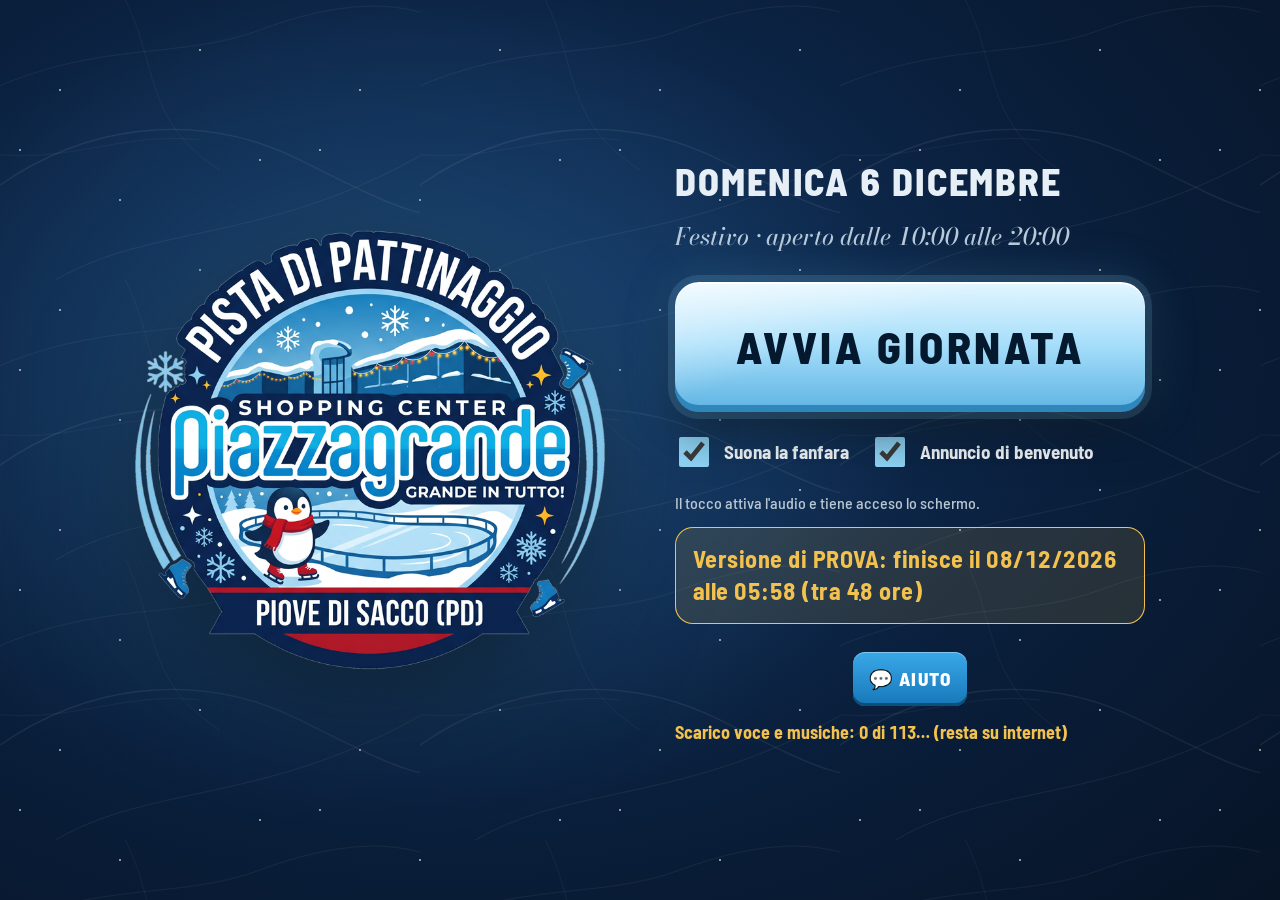
==== commit 237b7248: "Versione 20261119-143950" ====
--- a/index.html
+++ b/index.html
@@ -39,6 +39,7 @@
     </div>
     <p class="avvio-nota">Il tocco attiva l'audio e tiene acceso lo schermo.</p>
     <div id="avvio-licenza" class="avvio-licenza"></div>
+    <button id="btn-aiuto-avvio" class="btn-aiuto avvio-aiuto" aria-label="Assistenza">💬 AIUTO</button>
     <p class="avvio-offline" id="avvio-offline"></p>
   </div>
 </section>
@@ -55,6 +56,7 @@
     <span id="barra-ora" class="barra-ora">--:--</span>
   </div>
   <div id="stato" class="stato" role="status"></div>
+  <button id="btn-aiuto" class="btn-aiuto" aria-label="Assistenza">💬 AIUTO</button>
   <button id="btn-stop" class="btn-stop" aria-label="Ferma tutti i suoni">■ STOP</button>
 </header>
 
--- a/css/stile.css
+++ b/css/stile.css
@@ -1 +1 @@
-@font-face{font-family:Bodoni;src:url(../font/BodoniModa.ttf) format("truetype");font-weight:400 900;font-display:swap}@font-face{font-family:Bodoni;src:url(../font/BodoniModa-Italic.ttf) format("truetype");font-weight:400 900;font-style:italic;font-display:swap}@font-face{font-family:Barlow;src:url(../font/BarlowSemiCondensed-Medium.ttf) format("truetype");font-weight:500;font-display:swap}@font-face{font-family:Barlow;src:url(../font/BarlowSemiCondensed-Bold.ttf) format("truetype");font-weight:700;font-display:swap}@font-face{font-family:Barlow;src:url(../font/BarlowSemiCondensed-ExtraBold.ttf) format("truetype");font-weight:800;font-display:swap}:root{--notte: #081A33;--abisso: #040D1C;--lastra: #0F2748;--lastra-2: #163563;--filo: rgba(185, 198, 211, .28);--argento: #B9C6D3;--neve: #F3F7FA;--ghiaccio: #8FD3F5;--ghiaccio-scuro: #2C7FB8;--rosso: #C4132F;--rosso-chiaro: #FF5A6E;--giallo: #F2C14E;--verde: #4FD1A5;--raggio: 14px;--barra: 72px;--menu: 124px;color-scheme:dark}*{box-sizing:border-box;-webkit-tap-highlight-color:transparent}html,body{margin:0;height:100%}body{background:radial-gradient(120% 90% at 60% 0%,#10305a 0%,var(--notte) 55%,var(--abisso) 100%) fixed;color:var(--neve);font:500 18px/1.35 Barlow,system-ui,sans-serif;overflow:hidden;user-select:none;-webkit-user-select:none;touch-action:manipulation}button,input,select,textarea{font:inherit;color:inherit}button{cursor:pointer;border:0;background:none}button:focus-visible,input:focus-visible,select:focus-visible,textarea:focus-visible{outline:3px solid var(--ghiaccio);outline-offset:2px}h1,h2,h3{font-family:Bodoni,Georgia,serif;font-weight:600;margin:0;letter-spacing:.01em}h2{font-size:30px}h3{font-size:22px;color:var(--argento)}.num{font-variant-numeric:tabular-nums}[hidden]{display:none!important}.barra{position:fixed;inset:0 0 auto;height:var(--barra);display:flex;align-items:center;gap:18px;padding:0 16px 0 18px;background:#040d1cd1;border-bottom:1px solid var(--filo);backdrop-filter:blur(6px);z-index:20}.barra-icona{width:52px;height:52px;border-radius:50%}.barra-nome{display:flex;flex-direction:column;line-height:1.1;min-width:0}.barra-titolo{font-family:Bodoni,serif;font-size:25px;font-weight:600}.barra-sotto{font-family:Bodoni,serif;font-style:italic;color:var(--argento);font-size:15px}.barra-centro{margin-left:auto;display:flex;align-items:center;gap:14px}.barra-ora{font-size:34px;font-weight:800;font-variant-numeric:tabular-nums;letter-spacing:.02em}.badge{display:inline-flex;align-items:center;gap:6px;padding:5px 12px;border-radius:999px;border:1px solid var(--filo);color:var(--argento);font-weight:700;font-size:16px;white-space:nowrap}.badge.festivo{border-color:var(--rosso-chiaro);color:#ffd6dc;background:#c4132f38}.badge.vacanze{border-color:var(--rosso-chiaro);color:#fff;background:var(--rosso)}.badge.chiuso,.badge.fuori{color:var(--giallo);border-color:var(--giallo)}.badge.finto{color:#1b1200;background:var(--giallo);border-color:var(--giallo)}.stato{display:flex;gap:8px}.stato span{padding:6px 12px;border-radius:10px;font-weight:700;font-size:15px;white-space:nowrap;background:#4fd1a524;color:var(--verde);border:1px solid rgba(79,209,165,.4)}.stato span.ko{background:var(--rosso);color:#fff;border-color:var(--rosso-chiaro);animation:lampo 1s steps(2) infinite}.btn-stop{height:54px;padding:0 22px;border-radius:12px;background:var(--rosso);color:#fff;font-weight:800;font-size:22px;letter-spacing:.04em;border:2px solid #ff8a98}.btn-stop:active{transform:scale(.96)}.menu{position:fixed;top:var(--barra);bottom:0;left:0;width:var(--menu);display:flex;flex-direction:column;gap:8px;padding:12px 10px;background:#040d1c99;border-right:1px solid var(--filo);z-index:10}.menu button{flex:1;max-height:128px;display:flex;flex-direction:column;align-items:center;justify-content:center;gap:6px;border-radius:var(--raggio);color:var(--argento);font-weight:700;font-size:16px}.menu svg{width:42px;height:42px;fill:none;stroke:currentColor;stroke-width:2.6;stroke-linecap:round;stroke-linejoin:round}.menu button.attivo{background:var(--lastra-2);color:var(--neve);box-shadow:inset 4px 0 0 var(--ghiaccio)}.menu button.attivo svg{stroke:var(--ghiaccio)}main{position:fixed;top:var(--barra);left:var(--menu);right:0;bottom:0}.pagina{display:none;height:100%;overflow-y:auto;padding:18px 20px 28px;overscroll-behavior:contain}.pagina.attiva{display:block}.pannello{background:var(--lastra);border:1px solid var(--filo);border-radius:18px;padding:18px}.pannello+.pannello{margin-top:14px}.riga{display:flex;gap:12px;align-items:center;flex-wrap:wrap}.spazio{flex:1}.btn{min-height:64px;padding:0 22px;border-radius:var(--raggio);font-weight:700;font-size:20px;background:var(--lastra-2);border:1px solid var(--filo);color:var(--neve);display:inline-flex;align-items:center;justify-content:center;gap:10px}.btn:active{transform:scale(.97);filter:brightness(1.15)}.btn.primario{background:var(--ghiaccio);color:var(--abisso);border-color:transparent}.btn.pericolo{background:var(--rosso);border-color:var(--rosso-chiaro);color:#fff}.btn.piccolo{min-height:50px;font-size:17px;padding:0 16px}.btn[disabled]{opacity:.4}.etichetta{color:var(--argento);font-size:16px}.vuoto{color:var(--argento);font-style:italic}.spunta{display:inline-flex;align-items:center;gap:12px;font-size:19px;min-height:52px}.spunta input{width:30px;height:30px;accent-color:var(--ghiaccio)}.interruttore{position:relative;display:inline-flex;align-items:center;gap:14px;font-weight:700;font-size:20px;min-height:60px}.interruttore input{appearance:none;width:84px;height:46px;border-radius:999px;background:#3a4a61;position:relative;transition:background .2s}.interruttore input:after{content:"";position:absolute;top:5px;left:5px;width:36px;height:36px;border-radius:50%;background:#fff;transition:transform .2s}.interruttore input:checked{background:var(--verde)}.interruttore input:checked:after{transform:translate(38px)}input[type=text],input[type=number],input[type=time],input[type=date],input[type=datetime-local],input[type=password],select,textarea{min-height:56px;border-radius:12px;border:1px solid var(--filo);background:var(--abisso);padding:0 14px;font-size:20px;color:var(--neve);user-select:text;-webkit-user-select:text}textarea{padding:12px 14px;min-height:100px;resize:vertical;width:100%}input[type=number]{width:120px}input[type=range]{width:100%;height:44px;accent-color:var(--ghiaccio)}.avvio{position:fixed;inset:0;z-index:50;display:flex;align-items:center;justify-content:center;gap:70px;background:radial-gradient(90% 90% at 35% 40%,#143a6b 0%,var(--notte) 55%,var(--abisso) 100%)}.avvio[hidden]{display:none}.avvio-logo{width:min(470px,42vw);filter:drop-shadow(0 20px 50px rgba(0,0,0,.55))}.avvio-colonna{display:flex;flex-direction:column;gap:14px;max-width:470px}.avvio-data{font-family:Bodoni,serif;font-size:34px;margin:0}.avvio-orario{margin:0;color:var(--argento);font-size:22px}.avvio-fondo{display:flex;flex-direction:column;align-items:center;gap:8px;margin:4px 0 0;padding:12px 18px;border:1px solid var(--filo);border-radius:16px;background:#ffffff0a;font-size:21px;font-weight:700}.fondo-comandi{display:flex;align-items:center;gap:10px;white-space:nowrap}.avvio-fondo[hidden]{display:none}.avvio-fondo .btn{min-width:64px;min-height:52px;font-size:20px}.avvio-fondo input{width:110px;height:52px;font-size:26px;font-weight:800;text-align:center}.btn-avvia{margin-top:14px;height:130px;border-radius:22px;background:var(--ghiaccio);color:var(--abisso);font-weight:800;font-size:40px;letter-spacing:.04em;box-shadow:0 0 0 6px #8fd3f52e,0 18px 40px #00000073}.btn-avvia:active{transform:scale(.97)}.avvio-opzioni{display:flex;gap:22px;flex-wrap:wrap}.avvio-nota{color:var(--argento);margin:0;font-size:16px}.velo{position:fixed;inset:0;z-index:60;background:#020710b8;display:flex;align-items:center;justify-content:center;padding:20px}.finestra{background:var(--lastra);border:1px solid var(--filo);border-radius:22px;padding:24px;width:min(760px,100%);max-height:100%;overflow-y:auto;box-shadow:0 30px 80px #0009}.finestra h2{margin-bottom:14px}.finestra .azioni{display:flex;gap:12px;justify-content:flex-end;margin-top:22px;flex-wrap:wrap}.finestra .azioni .btn{min-width:170px}#avvisi{position:fixed;bottom:22px;left:50%;transform:translate(-50%);z-index:70;display:flex;flex-direction:column;gap:10px;align-items:center}.avviso{display:flex;align-items:center;gap:18px;padding:14px 18px 14px 22px;border-radius:16px;background:var(--neve);color:var(--abisso);font-weight:700;font-size:20px;box-shadow:0 14px 40px #00000080}.avviso .btn{min-height:52px;background:var(--abisso);color:var(--neve)}.aggiorna{position:fixed;top:calc(var(--barra) + 10px);left:50%;transform:translate(-50%);z-index:65;padding:18px 30px;border-radius:16px;background:var(--giallo);color:#1b1200;font-weight:800;font-size:21px;box-shadow:0 12px 30px #00000080}.oggi{display:grid;grid-template-columns:1.25fr 1fr;gap:18px;min-height:100%}.cassa{display:flex;flex-direction:column;gap:14px}.btn-ingresso{flex:1;min-height:250px;border-radius:24px;background:var(--ghiaccio);color:var(--abisso);display:flex;flex-direction:column;align-items:center;justify-content:center;gap:4px;box-shadow:inset 0 -8px #040d1c2e}.btn-ingresso:active{transform:scale(.985);filter:brightness(1.1)}.btn-ingresso b{font-size:84px;font-weight:800;line-height:1}.btn-ingresso span{font-size:22px;font-weight:700}.rapidi{display:grid;grid-template-columns:repeat(3,1fr);gap:14px}.rapidi .btn{min-height:110px;font-size:44px;font-weight:800;border-radius:20px}.annulla-riga{display:flex;gap:14px}.annulla-riga .btn{flex:1}.contatori{display:grid;grid-template-columns:1fr 1fr;gap:12px}.contatore{background:var(--abisso);border:1px solid var(--filo);border-radius:14px;padding:12px 16px}.contatore b{display:block;font-size:38px;font-weight:800;font-variant-numeric:tabular-nums;line-height:1.1}.contatore span{color:var(--argento);font-size:16px}.totale{grid-column:span 2;display:flex;align-items:baseline;justify-content:space-between;border-color:var(--ghiaccio)}.totale b{font-size:50px;color:var(--ghiaccio)}.lato{display:flex;flex-direction:column;gap:14px}.giorno-titolo{display:flex;align-items:center;justify-content:space-between;gap:12px}.chiusura-conto{font-size:46px;font-weight:800;font-variant-numeric:tabular-nums;line-height:1.05}.meteo-box{display:flex;align-items:center;gap:16px}.meteo-icona{font-size:56px;line-height:1;white-space:nowrap}.meteo-storia{color:var(--argento);font-size:16px}.promemoria{border-color:var(--giallo);background:#f2c14e1a}.promemoria b{color:var(--giallo)}.griglia-pinguini{display:grid;grid-template-columns:repeat(auto-fill,minmax(146px,1fr));gap:10px}.pinguino{position:relative;aspect-ratio:1 / .8;border-radius:18px;background:var(--lastra);border:2px solid var(--filo);display:flex;flex-direction:column;align-items:center;justify-content:center;overflow:hidden}.pinguino:active{transform:scale(.97)}.pinguino svg.ghiera{position:absolute;width:86%;height:86%}.pinguino .n{position:relative;font-size:56px;font-weight:800;line-height:1;font-variant-numeric:tabular-nums}.pinguino .t{position:relative;font-size:22px;font-weight:700;font-variant-numeric:tabular-nums;color:var(--argento)}.pinguino.libero .t{font-size:17px}.pinguino.uso{background:var(--lastra-2);border-color:var(--ghiaccio)}.pinguino.uso .t{color:var(--ghiaccio)}.pinguino.ultimo{background:#4a3a0c;border-color:var(--giallo);animation:lampeggia .9s ease-in-out infinite}.pinguino.ultimo .t{color:var(--giallo)}.pinguino.scaduto{background:var(--rosso);border-color:#ff9aa6}.pinguino.scaduto .t{color:#fff}.pinguino .turni{position:absolute;top:8px;right:10px;font-size:15px;font-weight:800;color:var(--neve);background:#00000059;padding:2px 8px;border-radius:8px}@keyframes lampeggia{50%{background:#7a5e10}}@keyframes lampo{50%{opacity:.55}}.legenda{display:flex;gap:18px;color:var(--argento);font-size:16px;flex-wrap:wrap}.legenda i{display:inline-block;width:16px;height:16px;border-radius:4px;vertical-align:-2px;margin-right:6px}.suoni{display:grid;grid-template-columns:1fr 380px;gap:18px}.gruppo-suoni{margin-bottom:16px}.gruppo-suoni h3{margin-bottom:10px}.griglia-suoni{display:grid;grid-template-columns:repeat(auto-fill,minmax(190px,1fr));gap:10px}.suono{min-height:84px;border-radius:14px;padding:10px 14px;text-align:left;font-weight:700;font-size:19px;background:var(--lastra-2);border:1px solid var(--filo);border-left:6px solid var(--colore, var(--ghiaccio));display:flex;flex-direction:column;justify-content:center}.suono small{color:var(--argento);font-weight:500;font-size:14px;line-height:1.2;margin-top:3px;display:-webkit-box;-webkit-line-clamp:2;-webkit-box-orient:vertical;overflow:hidden}.suono:active{filter:brightness(1.3);transform:scale(.98)}.suono.suonando{box-shadow:0 0 0 3px var(--ghiaccio)}.lettore .titolo{font-size:20px;font-weight:700;min-height:28px;overflow:hidden;text-overflow:ellipsis;white-space:nowrap}.lettore .comandi{display:grid;grid-template-columns:repeat(3,1fr);gap:10px;margin:12px 0}.lettore .comandi .btn{min-height:72px;font-size:28px}.lista-musica{max-height:220px;overflow-y:auto;margin-top:10px}.lista-musica div{display:flex;align-items:center;gap:10px;padding:8px 0;border-bottom:1px solid var(--filo)}.lista-musica div span{flex:1;overflow:hidden;text-overflow:ellipsis;white-space:nowrap}.lista-musica div.ora span{color:var(--ghiaccio);font-weight:700}.in-onda{color:var(--ghiaccio);font-weight:700;min-height:26px}.filtri{display:flex;gap:10px;flex-wrap:wrap;align-items:center;margin-bottom:14px}.filtri .btn.attivo{background:var(--ghiaccio);color:var(--abisso)}.tessere{display:grid;grid-template-columns:repeat(5,1fr);gap:12px;margin-bottom:14px}.tessera{background:var(--lastra);border:1px solid var(--filo);border-radius:16px;padding:14px 16px}.tessera b{display:block;font-size:34px;font-weight:800;font-variant-numeric:tabular-nums}.tessera span{color:var(--argento);font-size:15px}.grafici{display:grid;grid-template-columns:1fr 1fr;gap:14px}.grafico{background:var(--lastra);border:1px solid var(--filo);border-radius:18px;padding:14px;height:340px;display:flex;flex-direction:column}.grafico.largo{grid-column:span 2}.grafico h3{font-size:19px;margin-bottom:8px}.grafico .tela{position:relative;flex:1;min-height:0}table.tab{width:100%;border-collapse:collapse;font-size:17px}table.tab th{text-align:left;color:var(--argento);font-weight:700;padding:8px 10px;border-bottom:1px solid var(--filo)}table.tab td{padding:10px;border-bottom:1px solid rgba(185,198,211,.12);font-variant-numeric:tabular-nums}table.tab tr.festivo td:first-child{box-shadow:inset 4px 0 0 var(--rosso)}table.tab td.dx,table.tab th.dx{text-align:right}.imp{display:grid;grid-template-columns:1fr 1fr;gap:14px;align-items:start}.campo{display:flex;align-items:center;justify-content:space-between;gap:14px;padding:10px 0;border-bottom:1px solid rgba(185,198,211,.12)}.campo:last-child{border-bottom:0}.campo>span{font-size:19px}.elenco-voce{display:flex;align-items:center;gap:10px;padding:10px 0;border-bottom:1px solid rgba(185,198,211,.12)}.elenco-voce .testo{flex:1}.elenco-voce .testo small{display:block;color:var(--argento)}.tastierino{display:grid;grid-template-columns:repeat(3,110px);gap:12px;justify-content:center;margin-top:16px}.tastierino .btn{min-height:90px;font-size:36px}.pin-puntini{text-align:center;font-size:44px;letter-spacing:16px;min-height:60px}.meteo-scelte{display:grid;grid-template-columns:repeat(3,1fr);gap:12px}.meteo-scelte button,.meteo-extra button{min-height:112px;border-radius:18px;background:var(--lastra-2);border:2px solid var(--filo);display:flex;flex-direction:column;align-items:center;justify-content:center;gap:4px;font-weight:700;font-size:20px}.meteo-scelte button i,.meteo-extra button i{font-style:normal;font-size:46px;line-height:1.1}.meteo-scelte button.sel,.meteo-extra button.sel{border-color:var(--ghiaccio);background:#1d4a80;box-shadow:0 0 0 3px #8fd3f559}.meteo-extra{display:grid;grid-template-columns:1fr 1fr;gap:12px;margin-top:12px}.meteo-extra button{min-height:84px;flex-direction:row;gap:12px}.meteo-extra button i{font-size:36px}.debug-barra{border-color:var(--giallo)}@media (max-width: 1100px){.oggi,.suoni,.imp,.grafici{grid-template-columns:1fr}.grafico.largo{grid-column:auto}.tessere{grid-template-columns:repeat(2,1fr)}.barra-sotto{display:none}}@media (prefers-reduced-motion: reduce){.pinguino.ultimo,.stato span.ko{animation:none}}:root{--alto: env(safe-area-inset-top, 0px);--basso: env(safe-area-inset-bottom, 0px)}.barra{height:calc(var(--barra) + var(--alto));padding-top:var(--alto);padding-left:calc(18px + env(safe-area-inset-left,0px));padding-right:calc(16px + env(safe-area-inset-right,0px))}.menu,main{top:calc(var(--barra) + var(--alto))}.menu{padding-bottom:calc(12px + var(--basso));left:env(safe-area-inset-left,0px)}main{left:calc(var(--menu) + env(safe-area-inset-left,0px));right:env(safe-area-inset-right,0px)}.pagina{padding-bottom:calc(28px + var(--basso));-webkit-overflow-scrolling:touch}html,body{height:100dvh;overscroll-behavior:none}body{-webkit-touch-callout:none;-webkit-text-size-adjust:100%}img,svg,button{-webkit-touch-callout:none;-webkit-user-drag:none}.file-nascosto{position:absolute;width:1px;height:1px;opacity:0;overflow:hidden;pointer-events:none}.tieni-acceso{position:fixed;width:1px;height:1px;opacity:.01;left:0;bottom:0;pointer-events:none}@media (max-width: 1200px){.barra{gap:12px}.barra-ora{font-size:30px}.stato span{padding:6px 9px;font-size:14px}}.avvio-offline{margin:0;font-size:18px;font-weight:700;color:var(--giallo);min-height:24px}.avvio-offline.ok{color:var(--verde)}.incassi-giorno{max-width:760px}table.tab.incassi td{font-size:22px;padding:12px 10px}table.tab.incassi td.dx{font-weight:800}table.tab.incassi tr.festivo td:first-child{color:#ff8a9a}table.tab.incassi tr.totale td{border-top:2px solid var(--filo);border-bottom:0;font-size:24px;font-weight:800}details.cartella{margin-top:12px;border:1px solid var(--filo);border-radius:14px;background:#ffffff08}details.cartella>summary{list-style:none;cursor:pointer;padding:18px 20px;font-size:21px;font-weight:700;display:flex;align-items:center;gap:10px;min-height:64px}details.cartella>summary::-webkit-details-marker{display:none}details.cartella>summary:after{content:"\25b8";margin-left:auto;font-size:22px;transition:transform .15s}details.cartella[open]>summary:after{transform:rotate(90deg)}.cartella-dentro{padding:0 14px 14px}.cartella-dentro>.pannello:first-child{margin-top:0}details.cartella-imp>summary{list-style:none;cursor:pointer;display:flex;align-items:center;min-height:48px}details.cartella-imp>summary::-webkit-details-marker{display:none}details.cartella-imp>summary h3{margin:0;flex:1}details.cartella-imp>summary:after{content:"\25b8";font-size:22px;color:var(--argento);transition:transform .15s}details.cartella-imp[open]>summary:after{transform:rotate(90deg)}details.cartella-imp[open]>summary{margin-bottom:8px}:root{--alto: env(safe-area-inset-top, 0px);--basso: env(safe-area-inset-bottom, 0px);--fondo: #06101f;--sup: #0d1b31;--sup2: #12233e;--sup3: #1a2f50;--riga: #263d61;--testo: #f1f6fb;--tenue: #9fb2c6;--spento: #5f7389;--cromo: #e6eef6;--filetto: #b9c9d9;--gh1: #e9f8ff;--gh2: #9fdcf8;--gh3: #4ea9dc;--gh-ink: #04182e;--r: 16px;--r-s: 12px;--display: "Barlow", "Arial Narrow", sans-serif;--brina: repeating-linear-gradient(28deg, rgba(255,255,255,.035) 0 1px, transparent 1px 5px), repeating-linear-gradient(-62deg, rgba(255,255,255,.028) 0 1px, transparent 1px 7px);--pattini: url("data:image/svg+xml,%3Csvg xmlns='http://www.w3.org/2000/svg' width='420' height='280'%3E%3Cg fill='none' stroke='%23ffffff' stroke-linecap='round'%3E%3Cpath d='M-20 200C80 120 200 110 300 160S440 230 460 200' stroke-opacity='.07' stroke-width='1.3'/%3E%3Cpath d='M-10 90C100 40 180 60 260 30S400 0 440 20' stroke-opacity='.05'/%3E%3Cpath d='M40 290C140 220 260 250 430 150' stroke-opacity='.06'/%3E%3Cpath d='M120 -10C160 60 140 120 220 170' stroke-opacity='.04'/%3E%3Cpath d='M-30 150C60 170 120 130 200 140' stroke-opacity='.05' stroke-width='.8'/%3E%3C/g%3E%3C/svg%3E")}body{background:var(--pattini),radial-gradient(110% 80% at 65% -10%,#143865 0%,#0a1f3c 40%,var(--fondo) 75%) fixed;background-size:420px 280px,auto;-webkit-font-smoothing:antialiased;font-variant-numeric:tabular-nums}h2{font-family:var(--display);font-weight:800;text-transform:uppercase;letter-spacing:.04em;font-size:30px;line-height:1;color:var(--testo)}h3{font-family:var(--display);font-weight:800;text-transform:uppercase;letter-spacing:.05em;font-size:21px;line-height:1.05;color:var(--cromo)}.barra{background:var(--brina),var(--pattini),linear-gradient(180deg,#16325a,#0b1d38);background-size:auto,420px 280px,auto;border-bottom:0;box-shadow:inset 0 -1px #04101f,inset 0 -6px #0c1a30,0 10px 26px #00000080;backdrop-filter:none}.barra:before{content:"";position:absolute;left:7px;right:7px;bottom:9px;top:calc(var(--alto) + 7px);border:1px solid var(--filetto);border-radius:10px;opacity:.45;pointer-events:none}.barra .ang{position:absolute;width:14px;height:14px;z-index:1;background:radial-gradient(circle at 35% 30%,#fff 0 8%,#d6dde4 32%,#6d7680)}.ang.a1{top:var(--alto);left:0;border-radius:0 0 7px}.ang.a2{top:var(--alto);right:0;border-radius:0 0 0 7px}.ang.a3{bottom:0;left:0;border-radius:0 7px 0 0}.ang.a4{bottom:0;right:0;border-radius:7px 0 0}.barra-icona{width:54px;height:54px;filter:drop-shadow(0 3px 8px rgba(0,0,0,.7))}.barra-titolo{font-family:var(--display);font-weight:800;text-transform:uppercase;letter-spacing:.06em;font-size:26px;color:var(--cromo);line-height:1}.barra-sotto{font-size:16px;margin-top:3px;color:var(--filetto)}.barra-ora{display:inline-flex;align-items:center;gap:10px;padding:4px 16px 4px 14px;border-radius:99px;background:#050c17;box-shadow:inset 0 0 0 1px #2d4466,inset 0 2px 6px #000c;font-family:var(--display);font-size:32px;color:#fff}.barra-ora:before{content:"";width:10px;height:10px;border-radius:50%;background:#5fd1ff;box-shadow:0 0 10px 2px #5fd1ffcc;animation:respiro 2.4s ease-in-out infinite}@keyframes respiro{50%{opacity:.45}}.badge{font-family:var(--display);text-transform:uppercase;letter-spacing:.05em;font-size:15px;padding:6px 13px;background:#00000040}.stato span{font-family:var(--display);text-transform:uppercase;letter-spacing:.05em;background:#0000004d;box-shadow:inset 0 0 0 1px #4fd1a573;border:0;display:inline-flex;align-items:center;gap:7px}.stato span:before{content:"";width:8px;height:8px;border-radius:50%;background:var(--verde);box-shadow:0 0 8px 1px #4fd1a5cc}.stato span.ko{background:var(--rosso);box-shadow:inset 0 0 0 1px #ff8a98}.stato span.ko:before{background:#fff;box-shadow:0 0 8px 2px #fff}.btn-stop{font-family:var(--display);letter-spacing:.08em;border:0;background:linear-gradient(180deg,#ea3a4d,#b5132b);box-shadow:inset 0 1px #ffffff4d,inset 0 -4px #7d0c1d,0 6px 16px #c4132f59}.menu{background:linear-gradient(180deg,#050c18d9,#050c18a6);border-right:0;box-shadow:inset -1px 0 #1a2c48;gap:10px}.menu button{position:relative;font-family:var(--display);text-transform:uppercase;letter-spacing:.06em;font-size:15px;background:var(--sup);color:var(--tenue);box-shadow:inset 0 1px #ffffff0d,inset 0 -3px #040b16,0 2px 6px #0000004d}.menu button:before{content:"";position:absolute;top:10px;right:10px;width:8px;height:8px;border-radius:50%;background:#22344f;box-shadow:inset 0 1px 1px #0009}.menu svg{stroke-width:2.3}.menu button.attivo{background:linear-gradient(180deg,#1d3a63,#12284a);color:#fff;box-shadow:inset 0 0 0 1px #35557f,inset 0 -3px 0 var(--rosso),0 4px 12px #0006}.menu button.attivo:before{background:#5fd1ff;box-shadow:0 0 10px 2px #5fd1ffcc}.menu button.attivo svg{stroke:var(--gh2);filter:drop-shadow(0 0 6px rgba(143,211,245,.45))}.pannello,.tessera,.grafico{background:linear-gradient(180deg,var(--sup2),var(--sup));border:0;border-radius:var(--r);box-shadow:inset 0 0 0 1px var(--riga),inset 0 1px #ffffff0a,0 8px 22px #0000004d}.pannello>h3:first-child,.grafico>h3:first-child{margin-bottom:10px!important}.finestra{background:var(--brina),linear-gradient(180deg,#14294a,#0c1b33);border:0;box-shadow:inset 0 0 0 1px #35557f,inset 0 3px 0 var(--filetto),0 30px 80px #000000b3}.velo{background:#020710c7;backdrop-filter:blur(3px);-webkit-backdrop-filter:blur(3px)}.promemoria{background:linear-gradient(180deg,#f2c14e24,#f2c14e0f);box-shadow:inset 0 0 0 1px #f2c14e8c,inset 4px 0 0 var(--giallo)}.btn{font-family:var(--display);text-transform:uppercase;letter-spacing:.05em;font-weight:800;border:0;color:var(--testo);background:linear-gradient(180deg,#213b62,#182d4d);box-shadow:inset 0 1px #ffffff14,inset 0 0 0 1px #2d4a74,inset 0 -3px #0a1729,0 3px 8px #00000059;transition:transform .08s,filter .15s}.btn:active{transform:translateY(2px);filter:brightness(1.15)}.btn.primario{color:var(--gh-ink);background:linear-gradient(180deg,var(--gh1) 0%,var(--gh2) 45%,var(--gh3) 100%);box-shadow:inset 0 1px #fffc,inset 0 -3px #2a7fb3,0 5px 18px #5fbef04d}.btn.pericolo{background:linear-gradient(180deg,#e8394c,#ad1328);box-shadow:inset 0 1px #ffffff40,inset 0 -3px #6d0a18,0 4px 14px #c4132f4d}.btn.piccolo{font-size:16px}.filtri .btn.attivo{color:#fff;background:linear-gradient(180deg,#1d3a63,#12284a);box-shadow:inset 0 0 0 1px #4a6c99,inset 0 -3px 0 var(--rosso)}.btn-ingresso{position:relative;overflow:hidden;color:var(--gh-ink);background:var(--pattini),linear-gradient(160deg,#ffffff8c,#fff0 38%),linear-gradient(180deg,#e3f6ff,#a6defa 48%,#5db3e3);background-size:420px 280px,auto,auto;box-shadow:inset 0 2px #ffffffe6,inset 0 0 0 1px #ffffff59,inset 0 -8px #2f86bb,0 14px 34px #3caae647}.btn-ingresso:after{content:"";position:absolute;top:-40%;bottom:-40%;width:26%;left:-40%;background:linear-gradient(90deg,transparent,rgba(255,255,255,.55),transparent);transform:rotate(18deg);animation:riflesso 7s ease-in-out infinite}@keyframes riflesso{0%,70%{left:-40%}to{left:130%}}.btn-ingresso b{font-family:var(--display);font-size:104px;letter-spacing:.01em;text-shadow:0 2px 0 rgba(255,255,255,.5)}.btn-ingresso span{font-family:var(--display);text-transform:uppercase;letter-spacing:.08em;font-weight:800;font-size:23px}.btn-ingresso:active{transform:translateY(3px)}.rapidi .btn{font-size:48px;letter-spacing:.02em;background:linear-gradient(180deg,#1f3a62,#152a49);box-shadow:inset 0 1px #ffffff14,inset 0 0 0 1px #2d4a74,inset 0 -4px 0 var(--gh3),0 4px 10px #00000059}.annulla-riga .btn{color:var(--tenue);box-shadow:inset 0 1px #ffffff0f,inset 0 0 0 1px #2d4a74,inset 0 -3px #4a5d78}.contatori{gap:0;border-radius:var(--r);overflow:hidden;background:#071223;box-shadow:inset 0 0 0 1px var(--riga)}.contatore{background:none;border:0;border-radius:0;padding:12px 16px 11px;text-align:center}.contatore+.contatore:not(.totale){box-shadow:inset 1px 0 0 var(--riga)}.contatore b{font-family:var(--display);font-size:44px;line-height:1;letter-spacing:.02em}.contatore span{font-size:15px;font-weight:700}.totale{text-align:left;align-items:center;padding:14px 18px;background:var(--brina),linear-gradient(180deg,#13284a,#0c1b33);box-shadow:inset 0 1px 0 var(--riga),inset 0 3px 0 var(--filetto)}.totale span{font-family:var(--display);text-transform:uppercase;letter-spacing:.07em;font-size:18px;color:var(--cromo)}.totale b{font-size:58px;color:var(--gh2);text-shadow:0 0 22px rgba(143,211,245,.35)}.giorno-titolo h2{font-size:28px}.chiusura-conto{font-family:var(--display);font-size:64px;letter-spacing:.02em;color:#fff}.meteo-box .btn{white-space:nowrap}.pinguino{border:0;border-radius:18px;background:linear-gradient(180deg,#132848,#0c1b33);box-shadow:inset 0 0 0 1px var(--riga),inset 0 1px #ffffff0d,inset 0 -4px #081325,0 4px 12px #0000004d}.pinguino .n{font-family:var(--display);font-size:62px;letter-spacing:.01em}.pinguino .t{font-family:var(--display);letter-spacing:.04em}.pinguino.libero .t{text-transform:uppercase;color:var(--spento)}.pinguino.libero .n{color:#c9d6e3}.pinguino.uso{border:0;background:var(--pattini),linear-gradient(180deg,#1c4373,#11294b);background-size:420px 280px,auto;box-shadow:inset 0 0 0 2px var(--gh3),inset 0 -4px 0 var(--gh2),0 0 20px #5fbef038}.pinguino.ultimo{border:0;background:linear-gradient(180deg,#5a4610,#3b2d08);box-shadow:inset 0 0 0 2px var(--giallo),inset 0 -4px 0 var(--giallo),0 0 22px #f2c14e4d}.pinguino.scaduto{border:0;background:repeating-linear-gradient(135deg,#d01a35 0 16px,#a8102a 16px 32px);box-shadow:inset 0 0 0 2px #ff9aa6,inset 0 -4px #ffd0d6,0 0 26px #d01a3573}.pinguino .turni{font-family:var(--display);letter-spacing:.04em;background:#00000073;box-shadow:inset 0 0 0 1px #fff3}.legenda{font-family:var(--display);text-transform:uppercase;letter-spacing:.05em;font-size:14px}.suono{border:0;border-radius:14px;font-family:var(--display);letter-spacing:.02em;background:linear-gradient(180deg,#1c3559,#142a48);box-shadow:inset 0 1px #ffffff12,inset 0 0 0 1px #2a4670,inset 0 -4px 0 var(--colore, var(--gh3)),0 3px 8px #0000004d}.suono small{font-family:Barlow,sans-serif;letter-spacing:0}.suono.suonando{box-shadow:inset 0 0 0 2px var(--gh2),inset 0 -4px 0 var(--colore, var(--gh3)),0 0 18px #8fd3f566}.gruppo-suoni h3{display:flex;align-items:center;gap:10px}.gruppo-suoni h3:after{content:"";flex:1;height:1px;background:linear-gradient(90deg,var(--riga),transparent)}.lettore .titolo{font-family:var(--display);letter-spacing:.03em}.in-onda{font-family:var(--display);text-transform:uppercase;letter-spacing:.05em;color:var(--gh2)}.tessera{text-align:center;padding:14px 10px 12px}.tessera b{font-family:var(--display);font-size:40px;line-height:1.05;letter-spacing:.02em}.tessera span{font-weight:700;font-size:14px}.tessere .tessera:first-child{box-shadow:inset 0 0 0 1px var(--riga),inset 0 3px 0 var(--filetto),0 8px 22px #0000004d}.tessere .tessera:first-child b{color:var(--gh2)}table.tab th{font-family:var(--display);text-transform:uppercase;letter-spacing:.05em;font-size:15px}.campo{border-bottom:1px solid #1d3253}.campo>span{font-size:18px;font-weight:600}input[type=text],input[type=number],input[type=time],input[type=date],input[type=datetime-local],input[type=password],select,textarea{background:#050d19;border:1px solid var(--riga);font-weight:700;box-shadow:inset 0 2px 5px #00000080}input:focus,select:focus,textarea:focus{outline:none;border-color:var(--gh2);box-shadow:0 0 0 3px #8fd3f533,inset 0 2px 5px #00000080}.interruttore input{background:#26364d;box-shadow:inset 0 2px 5px #0009}.interruttore input:after{background:linear-gradient(180deg,#fff,#cfd8e2);box-shadow:0 2px 5px #00000080}.interruttore input:checked{background:linear-gradient(180deg,#3fbf92,#2a9670)}.meteo-scelte button,.meteo-extra button{border:0;font-family:var(--display);text-transform:uppercase;letter-spacing:.05em;background:linear-gradient(180deg,#1c3559,#142a48);box-shadow:inset 0 1px #ffffff12,inset 0 0 0 1px #2a4670,inset 0 -4px #0a1729,0 3px 8px #0000004d}.meteo-scelte button.sel,.meteo-extra button.sel{border:0;background:linear-gradient(180deg,#2a5a90,#1b3f6c);box-shadow:inset 0 0 0 2px var(--gh2),inset 0 -4px 0 var(--rosso),0 0 18px #8fd3f559}.avviso{background:linear-gradient(180deg,#fff,#e2edf6);color:var(--gh-ink);box-shadow:inset 0 -3px 0 var(--gh3),0 16px 40px #0000008c;font-family:var(--display);letter-spacing:.02em;font-size:21px}.aggiorna{font-family:var(--display);text-transform:uppercase;letter-spacing:.05em;box-shadow:inset 0 -3px #a07a1c,0 12px 30px #00000080}.avvio{background:var(--pattini),radial-gradient(70% 80% at 30% 45%,rgba(95,190,240,.18) 0%,transparent 60%),radial-gradient(100% 100% at 35% 40%,#143a6b 0%,#0a1f3c 50%,var(--fondo) 100%);background-size:420px 280px,auto,auto;overflow:hidden}.avvio-neve{position:absolute;inset:-100px 0 0;pointer-events:none;opacity:.55;background-image:radial-gradient(2px 2px at 20px 30px,#fff 50%,transparent 51%),radial-gradient(1.5px 1.5px at 120px 80px,#fff 50%,transparent 51%),radial-gradient(2.5px 2.5px at 200px 150px,#fff 50%,transparent 51%),radial-gradient(1.5px 1.5px at 60px 190px,#fff 50%,transparent 51%),radial-gradient(2px 2px at 260px 40px,#fff 50%,transparent 51%);background-size:300px 220px;animation:nevica 16s linear infinite}@keyframes nevica{to{transform:translateY(220px)}}.avvio-logo,.avvio-colonna{position:relative}.avvio-logo{filter:drop-shadow(0 24px 60px rgba(0,0,0,.6)) drop-shadow(0 0 40px rgba(95,190,240,.15))}.avvio-data{font-family:var(--display);font-weight:800;text-transform:uppercase;letter-spacing:.05em;font-size:38px;color:var(--cromo)}.avvio-orario{font-family:Bodoni,serif;font-style:italic;font-size:24px;color:var(--filetto)}.btn-avvia{position:relative;overflow:hidden;border-radius:24px;color:var(--gh-ink);font-family:var(--display);font-size:44px;letter-spacing:.08em;background:linear-gradient(160deg,#ffffff8c,#fff0 40%),linear-gradient(180deg,#e3f6ff,#a6defa 48%,#5db3e3);box-shadow:inset 0 2px #ffffffe6,inset 0 -7px #2f86bb,0 0 0 7px #8fd3f524,0 20px 46px #00000080,0 0 50px #5fbef040}.btn-avvia:after{content:"";position:absolute;top:-40%;bottom:-40%;width:22%;left:-40%;background:linear-gradient(90deg,transparent,rgba(255,255,255,.6),transparent);transform:rotate(18deg);animation:riflesso 5s ease-in-out infinite}.btn-avvia:active{transform:translateY(3px)}.avvio-opzioni .spunta{font-weight:700}@media (prefers-reduced-motion: reduce){.avvio-neve,.btn-ingresso:after,.btn-avvia:after,.barra-ora:before{animation:none}}@media (max-width: 1200px){.barra-titolo{font-size:22px}.barra-ora{font-size:28px;padding:3px 13px 3px 11px}}.yt-box{position:fixed;right:calc(14px + env(safe-area-inset-right,0px));bottom:calc(14px + var(--basso));z-index:30;padding:8px 8px 6px;border-radius:16px;background:linear-gradient(180deg,#14294a,#0b1a31);box-shadow:inset 0 0 0 1px #35557f,inset 0 3px 0 var(--filetto),0 14px 34px #0009}.yt-box iframe{display:block;width:356px;height:200px;border:0;border-radius:10px;background:#000}.yt-titolo{display:block;max-width:356px;margin-top:5px;font-family:var(--display);letter-spacing:.03em;font-size:15px;color:var(--gh2);white-space:nowrap;overflow:hidden;text-overflow:ellipsis}.yt-titolo:empty{display:none}body.yt-attivo .pagina{padding-bottom:calc(260px + var(--basso))}.yt-intestazione{display:flex;align-items:center;gap:10px}.yt-logo{display:inline-grid;place-items:center;width:34px;height:24px;border-radius:7px;background:linear-gradient(180deg,#ff3b3b,#c4161c);color:#fff;font-size:13px}.yt-avviso{margin:8px 0;padding:10px 12px;border-radius:12px;background:#f2c14e24;box-shadow:inset 0 0 0 1px var(--giallo);color:var(--giallo);font-weight:700}.avvio-licenza{display:flex;flex-direction:column;gap:10px}.avvio-licenza:empty{display:none}.avvio-licenza b{font-family:var(--display);font-size:24px;letter-spacing:.02em}.avvio-licenza.avviso{padding:16px 18px;border-radius:18px;background:#f2c14e1f;box-shadow:inset 0 0 0 1px var(--giallo);color:inherit}.avvio-licenza.avviso b{color:var(--giallo)}.avvio-licenza.scaduta{padding:18px;border-radius:18px;background:#c4132f29;box-shadow:inset 0 0 0 1px var(--rosso-chiaro)}.avvio-licenza.scaduta b{color:#ffd6dc}.avvio-licenza input{min-height:56px;width:100%}.pannello.licenza.avviso{box-shadow:inset 0 0 0 1px var(--giallo),inset 0 3px 0 var(--giallo)}.pannello.licenza.scaduta{box-shadow:inset 0 0 0 1px var(--rosso-chiaro),inset 0 3px 0 var(--rosso)}body.sola-lettura .menu button[data-pagina=oggi],body.sola-lettura .menu button[data-pagina=pinguini],body.sola-lettura .menu button[data-pagina=suoni]{display:none}.riattiva{position:fixed;inset:0;z-index:90;display:flex;flex-direction:column;align-items:center;justify-content:center;gap:14px;background:radial-gradient(70% 70% at 50% 50%,#d01a35eb,#780818f2);color:#fff;border:0;font-family:var(--display);text-transform:uppercase;letter-spacing:.06em;cursor:pointer}.riattiva b{font-size:84px;line-height:1;animation:respiro 1.4s ease-in-out infinite}.riattiva span{font-size:32px}.codice-tablet{font-family:var(--display);font-size:20px;letter-spacing:.03em;color:var(--tenue)}.codice-tablet b{color:#fff;font-size:26px;letter-spacing:.12em;user-select:all;-webkit-user-select:all}.avvio-licenza a.btn{text-decoration:none}.avvio-demo{margin:0;padding:12px 16px;border-radius:14px;font-size:18px;color:#1b1200;background:linear-gradient(180deg,#ffe08a,#f2c14e);box-shadow:inset 0 -3px #c8952c}.btn-guida{height:54px;padding:0 18px;border-radius:12px;border:0;color:#1b1200;font-family:var(--display);font-weight:800;font-size:20px;letter-spacing:.06em;background:linear-gradient(180deg,#ffe08a,#f2c14e 50%,#c8952c);box-shadow:inset 0 1px #fff9,inset 0 -3px #8a6414}.guida dl{margin:0;display:grid;grid-template-columns:210px 1fr;gap:10px 18px}.guida dt{font-family:var(--display);font-weight:800;text-transform:uppercase;letter-spacing:.04em;color:var(--gh2);font-size:19px}.guida dd{margin:0;font-size:19px;line-height:1.35}.guida-prova{margin:16px 0 0;padding:14px 16px;border-radius:14px;font-size:19px;background:#f2c14e24;box-shadow:inset 0 0 0 1px var(--giallo)}.guida-passi{margin:0;padding-left:26px;font-size:21px;line-height:1.5}@media (max-width: 760px){.guida dl{grid-template-columns:1fr}}.gira-telefono{display:none}@media (orientation: portrait) and (max-width: 700px){.gira-telefono{position:fixed;inset:0;z-index:200;display:flex;flex-direction:column;align-items:center;justify-content:center;gap:16px;padding:30px;text-align:center;color:#fff;background:radial-gradient(90% 70% at 50% 40%,#163a68,#06101f)}.gira-telefono b{font-family:var(--display);font-size:34px;text-transform:uppercase;letter-spacing:.05em;line-height:1.1}.gira-telefono span{color:var(--argento);font-size:19px}.gira-icona{font-size:90px;animation:gira 2.4s ease-in-out infinite}}@keyframes gira{0%,30%{transform:rotate(0)}55%,85%{transform:rotate(-90deg)}to{transform:rotate(0)}}@media (max-height: 500px){.menu{overflow-y:auto;gap:6px;padding:8px 6px}.menu button{flex:none;min-height:74px}}.demo-avviso{display:flex;flex-direction:column;gap:6px;margin-bottom:14px;box-shadow:inset 0 0 0 2px var(--giallo),0 8px 22px #0000004d!important;background:linear-gradient(180deg,#f2c14e2e,#f2c14e0f)!important}.demo-avviso b{font-family:var(--display);font-size:24px;text-transform:uppercase;letter-spacing:.04em;color:var(--giallo)}.demo-avviso span{font-size:18px}.demo-bloccata .pannello:not(.licenza):not(.demo-avviso){position:relative}.demo-bloccata .pannello:not(.licenza):not(.demo-avviso):after{content:"\1f512  Modificabile nella versione definitiva";position:absolute;inset:0;z-index:2;border-radius:inherit;display:flex;align-items:flex-end;justify-content:center;padding:12px 16px;font-family:var(--display);font-weight:800;font-size:16px;letter-spacing:.04em;text-transform:uppercase;color:var(--giallo);background:#06101f73;cursor:not-allowed}.demo-bloccata .pannello.licenza input,.demo-bloccata .pannello.licenza .btn,.demo-bloccata .pannello.licenza .codice-tablet{display:none}.menu-turni{display:none!important}body.con-turni .menu-turni{display:flex!important}body.con-turni .menu button{max-height:104px}.turni{display:grid;grid-template-columns:430px 1fr;gap:18px;min-height:100%}.turni-cassa{display:flex;flex-direction:column;gap:12px}.turni-durate{display:grid;grid-template-columns:repeat(3,1fr);gap:10px}.turni-durata{min-height:92px;border-radius:16px;display:flex;flex-direction:column;align-items:center;justify-content:center;gap:2px;font-family:var(--display);color:#fff;background:linear-gradient(180deg,#1f3a62,#152a49);box-shadow:inset 0 1px #ffffff14,inset 0 0 0 1px #2d4a74,inset 0 -4px #0a1729}.turni-durata b{font-size:28px;font-weight:800;letter-spacing:.02em}.turni-durata span{font-size:19px;color:var(--argento);font-weight:700}.turni-durata.sel{background:linear-gradient(180deg,#2a5a90,#1b3f6c);box-shadow:inset 0 0 0 2px var(--gh2),inset 0 -4px 0 var(--rosso),0 0 18px #8fd3f559}.turni-durata.sel span{color:var(--gh1)}.turni-display{height:96px;border-radius:16px;display:flex;align-items:center;justify-content:center;font-family:var(--display);font-weight:800;font-size:76px;letter-spacing:.06em;color:#fff;background:#050d19;box-shadow:inset 0 0 0 1px var(--riga),inset 0 3px 8px #0009}.turni-display.vuoto{color:var(--spento)}.turni-tastierino{display:grid;grid-template-columns:repeat(3,1fr);gap:10px}.turni-tasto{min-height:72px;font-size:36px}.turni-avvia{min-height:110px;border-radius:22px;display:flex;flex-direction:column;align-items:center;justify-content:center;color:var(--gh-ink);font-family:var(--display);background:linear-gradient(160deg,#ffffff8c,#fff0 40%),linear-gradient(180deg,#e3f6ff,#a6defa 48%,#5db3e3);box-shadow:inset 0 2px #ffffffe6,inset 0 -7px #2f86bb,0 14px 34px #3caae647}.turni-avvia b{font-size:46px;font-weight:800;letter-spacing:.08em;line-height:1}.turni-avvia span{font-size:21px;font-weight:800;letter-spacing:.05em;text-transform:uppercase}.turni-avvia:active{transform:translateY(3px)}.turni-conta{font-family:var(--display);font-weight:800;font-size:22px;color:var(--gh2)}.turni-lista{display:grid;grid-template-columns:repeat(auto-fill,minmax(150px,1fr));gap:10px;align-content:start}.turno-card{border-radius:16px;padding:10px 8px 9px;display:flex;flex-direction:column;align-items:center;gap:2px;color:#fff;font-family:var(--display);background:linear-gradient(180deg,#1c4373,#11294b);box-shadow:inset 0 0 0 2px var(--gh3),inset 0 -4px 0 var(--gh2)}.turno-card b{font-size:50px;font-weight:800;line-height:1}.turno-card .t{font-size:24px;font-weight:800;color:var(--gh2);font-variant-numeric:tabular-nums}.turno-card small{font-family:Barlow,sans-serif;font-size:13px;color:var(--argento);text-align:center}.turno-card.ultimo{background:linear-gradient(180deg,#5a4610,#3b2d08);box-shadow:inset 0 0 0 2px var(--giallo),inset 0 -4px 0 var(--giallo)}.turno-card.ultimo .t{color:var(--giallo)}.turno-card.scaduto{background:repeating-linear-gradient(135deg,#d01a35 0 16px,#a8102a 16px 32px);box-shadow:inset 0 0 0 2px #ff9aa6,inset 0 -4px #ffd0d6}.turno-card.scaduto .t,.turno-card.scaduto small{color:#fff}@media (max-width: 1100px){.turni{grid-template-columns:1fr}}.conta-oggi{display:grid;grid-template-columns:1fr 1fr 1.3fr;border-radius:var(--r);overflow:hidden;background:#071223;box-shadow:inset 0 0 0 1px var(--riga)}.conta-oggi>div{padding:10px 12px;text-align:center}.conta-oggi>div+div{box-shadow:inset 1px 0 0 var(--riga)}.conta-oggi b{display:block;font-family:var(--display);font-weight:800;font-size:34px;line-height:1}.conta-oggi span{font-size:14px;color:var(--tenue);font-weight:700}.incasso-nascosto{display:flex;align-items:center;justify-content:center;gap:10px;padding:8px 12px;color:var(--tenue);box-shadow:inset 1px 0 0 var(--riga);font-family:var(--display)}.incasso-nascosto span{font-size:14px;text-transform:uppercase;letter-spacing:.05em}.incasso-nascosto b{font-size:22px;color:var(--spento);letter-spacing:.1em}.incasso-nascosto i{font-style:normal;font-size:20px;opacity:.7}.incasso-nascosto.visibile b{color:var(--gh2);letter-spacing:.02em}.btn-chiudi-giornata{min-height:54px;font-size:18px;color:var(--tenue);box-shadow:inset 0 1px #ffffff0f,inset 0 0 0 1px #2d4a74,inset 0 -3px #4a5d78}.btn-vai-turni{min-height:64px;font-size:22px;box-shadow:inset 0 1px #ffffff14,inset 0 0 0 1px #2d4a74,inset 0 -4px 0 var(--giallo)}.pista-adesso h2{font-size:26px}.pista-tessere{display:grid;grid-template-columns:repeat(auto-fit,minmax(140px,1fr));gap:10px;margin:12px 0}.pista-tessera{padding:12px 10px;border-radius:14px;text-align:center;color:#fff;font-family:var(--display);background:linear-gradient(180deg,#1c3559,#142a48);box-shadow:inset 0 0 0 1px #2a4670,inset 0 -4px 0 var(--gh3)}.pista-tessera b{display:block;font-size:48px;font-weight:800;line-height:1}.pista-tessera span{font-size:15px;color:var(--argento);text-transform:uppercase;letter-spacing:.04em}.pista-tessera em{display:block;margin-top:4px;font-style:normal;font-weight:800;color:#fff;background:var(--rosso);border-radius:8px;padding:2px 8px}.pista-tessera.allarme{box-shadow:inset 0 0 0 2px var(--rosso-chiaro),inset 0 -4px 0 var(--rosso)}.chiusura-riga{align-items:flex-end}.chiusura-riga .chiusura-conto{font-size:48px}.prossimo-annuncio{margin-top:12px;padding-top:10px;border-top:1px solid #1d3253}.prossimo-annuncio b{display:block;font-size:20px}.meteo-piccolo .meteo-icona{font-size:40px}.fine-stagione{margin:4px 4px 0}.chiusura-riga2{display:flex;justify-content:space-between;padding:8px 0;border-bottom:1px solid #1d3253;font-size:21px}.chiusura-totale{display:flex;justify-content:space-between;align-items:baseline;margin:10px 0 6px;font-family:var(--display)}.chiusura-totale span{font-size:20px;text-transform:uppercase;letter-spacing:.05em;color:var(--cromo)}.chiusura-totale b{font-size:46px;color:var(--gh2)}.chiusura-diff{font-family:var(--display);font-size:26px}.chiusura-diff.ok{color:var(--verde)}.chiusura-diff.piu{color:var(--giallo)}.chiusura-diff.meno{color:var(--rosso-chiaro)}table.tab td.piu{color:var(--giallo)}table.tab td.meno{color:var(--rosso-chiaro)}@media (max-width: 1100px){.suoni>div:last-child{order:-1}}.ogni-min{display:inline-flex;align-items:center;gap:8px;font-family:var(--display);font-weight:700;font-size:17px;color:var(--tenue);white-space:nowrap}.ogni-min .ogni-min-campo{width:96px;min-height:52px;text-align:center}.menu-armadi{display:none!important}body.con-armadi .menu-armadi{display:flex!important}.griglia-chiavi{display:grid;grid-template-columns:repeat(auto-fill,minmax(118px,1fr));gap:10px}.chiave{aspect-ratio:1 / .78;border-radius:16px;display:flex;flex-direction:column;align-items:center;justify-content:center;gap:2px;color:#fff;font-family:var(--display);background:linear-gradient(180deg,#132848,#0c1b33);box-shadow:inset 0 0 0 1px var(--riga),inset 0 -4px #081325}.chiave b{font-size:46px;font-weight:800;line-height:1}.chiave span{font-size:15px;color:var(--spento);text-transform:uppercase;letter-spacing:.04em}.chiave.fuori{background:linear-gradient(180deg,#5a4610,#3b2d08);box-shadow:inset 0 0 0 2px var(--giallo),inset 0 -4px 0 var(--giallo)}.chiave.fuori span{color:var(--giallo)}.turni-successivo{min-height:60px;font-size:20px;box-shadow:inset 0 1px #ffffff14,inset 0 0 0 1px #2d4a74,inset 0 -3px 0 var(--giallo)}body.con-turni.con-armadi .menu button{max-height:92px;font-size:14px}body.con-turni.con-armadi .menu svg{width:36px;height:36px}.cassa-scontrino{display:flex;flex-direction:column;gap:12px;height:100%}.sc-striscia{display:flex;align-items:center;gap:10px;flex-wrap:wrap;padding:10px 12px;border-radius:16px;background:linear-gradient(180deg,var(--sup2),var(--sup));box-shadow:inset 0 0 0 1px var(--riga)}.sc-inpista{display:flex;align-items:center;gap:8px;flex-wrap:wrap}.sc-chip{display:inline-flex;align-items:center;gap:6px;padding:6px 12px;border-radius:999px;font-family:var(--display);font-weight:800;font-size:17px;letter-spacing:.03em;color:#fff;background:#0a1729;box-shadow:inset 0 0 0 1px #2d4a74}.sc-chip i{width:14px;height:14px;border-radius:50%;background:var(--c, #fff);box-shadow:0 0 8px var(--c, #fff)}.sc-chip small{font-family:Barlow,sans-serif;font-weight:600;color:var(--tenue)}.sc-chip.scaduto{background:var(--rosso);box-shadow:inset 0 0 0 1px #ff9aa6}.sc-prossimo{font-size:15px}.scontrino{display:grid;grid-template-columns:1.05fr 1fr 1fr;gap:14px;min-height:0;flex:1}.sc-sinistra{display:flex;flex-direction:column;gap:12px}.sc-colore{display:flex;flex-direction:column;align-items:center;padding:10px;border-radius:16px;background:#0a1729;box-shadow:inset 0 0 0 3px var(--c),0 0 24px color-mix(in srgb,var(--c) 40%,transparent)}.sc-colore span{font-family:var(--display);text-transform:uppercase;letter-spacing:.08em;font-size:14px;color:var(--tenue)}.sc-colore b{font-family:var(--display);font-weight:800;font-size:44px;line-height:1;color:var(--c);letter-spacing:.06em}.sc-colore small{color:var(--argento);font-size:15px}.sc-prodotti{display:grid;grid-template-columns:1fr 1fr;gap:10px}.sc-prodotto{min-height:120px;border-radius:20px;display:flex;flex-direction:column;align-items:center;justify-content:center;gap:4px;color:#fff;font-family:var(--display);background:linear-gradient(180deg,#1f3a62,#152a49);box-shadow:inset 0 1px #ffffff14,inset 0 0 0 1px #2d4a74,inset 0 -5px 0 var(--gh3),0 4px 10px #00000059}.sc-prodotto b{font-size:25px;font-weight:800;text-transform:uppercase;letter-spacing:.03em;text-align:center;line-height:1.05}.sc-prodotto span{font-size:18px;color:var(--argento);font-weight:700}.sc-prodotto.tempo{grid-column:span 2;min-height:150px;color:var(--gh-ink);background:linear-gradient(160deg,#ffffff8c,#fff0 40%),linear-gradient(180deg,#e3f6ff,#a6defa 48%,#5db3e3);box-shadow:inset 0 2px #ffffffe6,inset 0 -7px #2f86bb,0 10px 26px #3caae640}.sc-prodotto.tempo b{font-size:34px}.sc-prodotto.tempo span{color:var(--gh-ink);font-size:22px}.sc-prodotto.pinguino{box-shadow:inset 0 1px #ffffff14,inset 0 0 0 1px #2d4a74,inset 0 -5px 0 var(--verde)}.sc-prodotto.armadietto{box-shadow:inset 0 1px #ffffff14,inset 0 0 0 1px #2d4a74,inset 0 -5px 0 var(--giallo)}.sc-prodotto:active,.sc-paga-btn:active{transform:translateY(3px)}.sc-centro{display:flex;flex-direction:column;gap:8px;padding:14px;border-radius:18px;background:#071223;box-shadow:inset 0 0 0 1px var(--riga);min-height:0;overflow:auto}.sc-riga{display:grid;grid-template-columns:42px 1fr auto auto auto;align-items:center;gap:8px;padding:8px 0;border-bottom:1px solid #1d3253;font-size:19px}.sc-riga .n{font-family:var(--display);font-weight:800;color:var(--gh2)}.sc-riga .nome small{color:var(--tenue);font-size:14px}.sc-riga b{font-family:var(--display);font-size:21px}.sc-riga .btn{min-height:46px;min-width:46px;padding:0 10px;font-size:22px}.sc-paga{display:flex;flex-direction:column;gap:8px}.sc-totale{display:flex;justify-content:space-between;align-items:baseline;padding:6px 4px 0;font-family:var(--display)}.sc-totale span{font-size:20px;text-transform:uppercase;letter-spacing:.06em;color:var(--cromo)}.sc-totale b{font-size:54px;color:#fff;line-height:1}.sc-cauz{text-align:right;color:var(--giallo);font-size:15px;margin-top:-4px}.sc-contanti{display:grid;grid-template-columns:1fr 1fr;gap:8px}.sc-contanti>div{padding:6px 10px;border-radius:12px;background:#050d19;box-shadow:inset 0 0 0 1px var(--riga)}.sc-contanti span{display:block;font-size:13px;color:var(--tenue);text-transform:uppercase;letter-spacing:.05em}.sc-contanti b{font-family:var(--display);font-size:28px}.sc-contanti b.meno{color:var(--rosso-chiaro)}.sc-rapidi{display:grid;grid-template-columns:repeat(3,1fr);gap:6px}.sc-rapidi .btn{min-height:48px;font-size:19px}.sc-tastierino{display:grid;grid-template-columns:repeat(6,1fr);gap:6px}.sc-tasto{min-height:48px;font-size:22px;padding:0}.sc-metodi{display:grid;grid-template-columns:1.4fr 1fr .8fr;gap:8px}.sc-paga-btn{min-height:74px;border-radius:16px;font-family:var(--display);font-weight:800;font-size:24px;letter-spacing:.06em;color:#fff}.sc-paga-btn.contanti{background:linear-gradient(180deg,#36c27a,#1f8f55);box-shadow:inset 0 1px #ffffff4d,inset 0 -5px #156a3e}.sc-paga-btn.pos{background:linear-gradient(180deg,#4b7cc2,#33609f);box-shadow:inset 0 1px #ffffff40,inset 0 -5px #23477a}.sc-paga-btn.staff{background:linear-gradient(180deg,#6b7686,#4a5463);box-shadow:inset 0 1px #fff3,inset 0 -5px #333b47;font-size:20px}.griglia-scelta{display:grid;grid-template-columns:repeat(auto-fill,minmax(84px,1fr));gap:8px;max-height:60vh;overflow:auto}.scelta-numero{min-height:72px;font-size:30px}.scelta-numero.occupato{opacity:.25}.anteprima-biglietti{display:flex;gap:12px;overflow-x:auto;padding-bottom:6px}.biglietto-anteprima{flex:none;width:320px;height:430px;border:0;border-radius:8px;background:#fff}@media (max-width: 1100px){.scontrino{grid-template-columns:1fr 1fr}.sc-paga{grid-column:span 2}}.tariffe{display:grid;grid-template-columns:1fr 1fr;gap:14px}.tariffa{display:flex;flex-direction:column;gap:12px}.tariffa .btn-ingresso{min-height:220px}.tariffa .btn-ingresso b{font-size:86px}.tariffa .btn-ingresso span{font-size:21px}.tariffa .rapidi{gap:10px}.tariffa .rapidi .btn{min-height:90px;font-size:38px}.btn-ingresso.ridotto{background:var(--pattini),linear-gradient(160deg,#ffffff8c,#fff0 38%),linear-gradient(180deg,#fff3d6,#f6d27f 48%,#e0a93a);background-size:420px 280px,auto,auto;box-shadow:inset 0 2px #ffffffe6,inset 0 0 0 1px #ffffff59,inset 0 -8px #b07a1c,0 14px 34px #e6aa3c40}.conta-oggi.due{grid-template-columns:1fr 1fr}.conto-prodotti{display:grid;grid-template-columns:repeat(3,1fr);gap:12px}.conto-prodotto{min-height:150px;border-radius:22px;display:flex;flex-direction:column;align-items:center;justify-content:center;gap:6px;color:var(--gh-ink, #0b1d33);font-family:var(--display);position:relative;overflow:hidden;background:linear-gradient(160deg,#ffffff8c,#fff0 38%),linear-gradient(180deg,#e3f6ff,#a6defa 48%,#5db3e3);box-shadow:inset 0 2px #ffffffe6,inset 0 -7px #2f86bb,0 10px 26px #3caae638}.conto-prodotto.ridotto{background:linear-gradient(160deg,#ffffff8c,#fff0 38%),linear-gradient(180deg,#fff3d6,#f6d27f 48%,#e0a93a);box-shadow:inset 0 2px #ffffffe6,inset 0 -7px #b07a1c,0 10px 26px #e6aa3c33}.conto-prodotto.pinguino{background:linear-gradient(160deg,#ffffff73,#fff0 38%),linear-gradient(180deg,#f3dcc4,#d9a46f,#a8703f);box-shadow:inset 0 2px #fffc,inset 0 -7px #7a4c25,0 10px 26px #aa6e3c38}.conto-prodotto b{font-size:30px;letter-spacing:.06em;font-weight:800}.conto-prodotto span{font-size:26px;font-weight:800}.conto-prodotto:active{transform:translateY(3px)}.conto{border-radius:var(--r);background:#071223;box-shadow:inset 0 0 0 1px var(--riga);padding:12px 14px;display:flex;flex-direction:column;gap:10px}.conto-righe{display:flex;flex-direction:column;gap:6px;min-height:64px}.conto-righe .vuoto{margin:6px 0;color:var(--tenue);font-size:17px}.conto-riga{display:grid;grid-template-columns:56px 1fr auto 64px 64px;align-items:center;gap:8px;font-size:24px}.conto-riga .n{font-family:var(--display);font-weight:800;font-size:26px}.conto-riga b{font-family:var(--display);font-size:26px;text-align:right;padding-right:6px}.conto-riga .btn{min-height:52px;font-size:30px;font-weight:800;padding:0}.conto-totale{display:flex;align-items:baseline;justify-content:space-between;border-top:1px dashed var(--riga);padding-top:8px}.conto-totale span{font-family:var(--display);font-weight:800;letter-spacing:.1em;font-size:22px;color:var(--tenue)}.conto-totale b{font-family:var(--display);font-size:58px;line-height:1;color:#fff}.conto-resto{display:flex;align-items:center;gap:8px;flex-wrap:wrap}.conto-resto .btn{min-height:48px;font-size:19px;padding:0 14px}.conto-resto .btn.attivo{background:var(--ghiaccio);color:var(--abisso)}.conto-resto-val{margin-left:auto;font-family:var(--display);font-size:26px;font-weight:800;color:#7ee2b0}.conto-resto-val.meno{color:#ff8a96}.conto-azioni{display:grid;grid-template-columns:1fr 2.4fr;gap:12px}.conto-svuota{min-height:80px;font-size:20px}.conto-salva{min-height:80px;border-radius:20px;font-family:var(--display);font-size:26px;font-weight:800;letter-spacing:.04em;color:#062314;background:linear-gradient(180deg,#b8f5d4,#4fd1a5 55%,#2a9d77);box-shadow:inset 0 2px #ffffffb3,inset 0 -6px #1d7a5b,0 10px 24px #4fd1a540}.conto-salva:active{transform:translateY(3px)}.da-consegnare{margin:-4px 0 14px;padding:12px 16px;border-radius:14px;font-size:19px;font-weight:700;color:var(--tenue);background:#0b1a30;box-shadow:inset 0 0 0 1px var(--riga)}.da-consegnare.si{color:#062314;background:linear-gradient(180deg,#b8f5d4,#4fd1a5);box-shadow:none;font-size:22px}.rientro{display:grid;grid-template-columns:1fr auto;gap:10px}.btn-rientro{display:flex;align-items:center;gap:16px;padding:12px 20px;min-height:92px;border:0;border-radius:var(--r);color:#062b17;text-align:left;cursor:pointer;background:linear-gradient(180deg,#d9fbe6,#8fe3b1 55%,#4cbf80);box-shadow:inset 0 2px #ffffffe6,inset 0 -6px #2a8f57,0 10px 24px #3cc87838}.btn-rientro:active{transform:translateY(3px)}.btn-rientro b{font-family:var(--display);font-size:46px;white-space:nowrap}.btn-rientro span{font-family:var(--display);font-weight:800;font-size:22px;letter-spacing:.05em;text-transform:uppercase;line-height:1.15}.btn-rientro em{display:block;font-style:normal;font-size:15px;letter-spacing:.02em;text-transform:none;font-weight:700;opacity:.8;margin-top:3px}.rientro .rapidi{display:flex;gap:8px}.rientro .rapidi .btn{min-height:92px;min-width:110px;font-size:30px}.conta-oggi.con-rientri{grid-template-columns:1fr 1fr 1fr 1.3fr}.conta-oggi.due.con-rientri{grid-template-columns:1fr 1fr 1fr}.conto-prodotti.n2{grid-template-columns:repeat(2,1fr)}.conto-prodotti.n4{grid-template-columns:repeat(2,1fr);grid-auto-rows:96px;gap:10px}.conto-prodotti.n4 .conto-prodotto{height:96px;min-height:0;aspect-ratio:auto;margin:0;padding:10px 12px;flex-direction:row;justify-content:space-between;gap:10px;text-align:left}.conto-prodotti.n4 .conto-prodotto b{font-size:24px;line-height:1.1}.conto-prodotti.n4 .conto-prodotto span{font-size:26px;white-space:nowrap}.conto-prodotto.carnet{background:linear-gradient(160deg,#ffffff80,#fff0 38%),linear-gradient(180deg,#e9ddff,#b9a2f0,#7e62c9);box-shadow:inset 0 2px #ffffffd9,inset 0 -6px #5b43a3,0 10px 24px #8c6ee638}
+@font-face{font-family:Bodoni;src:url(../font/BodoniModa.ttf) format("truetype");font-weight:400 900;font-display:swap}@font-face{font-family:Bodoni;src:url(../font/BodoniModa-Italic.ttf) format("truetype");font-weight:400 900;font-style:italic;font-display:swap}@font-face{font-family:Barlow;src:url(../font/BarlowSemiCondensed-Medium.ttf) format("truetype");font-weight:500;font-display:swap}@font-face{font-family:Barlow;src:url(../font/BarlowSemiCondensed-Bold.ttf) format("truetype");font-weight:700;font-display:swap}@font-face{font-family:Barlow;src:url(../font/BarlowSemiCondensed-ExtraBold.ttf) format("truetype");font-weight:800;font-display:swap}:root{--notte: #081A33;--abisso: #040D1C;--lastra: #0F2748;--lastra-2: #163563;--filo: rgba(185, 198, 211, .28);--argento: #B9C6D3;--neve: #F3F7FA;--ghiaccio: #8FD3F5;--ghiaccio-scuro: #2C7FB8;--rosso: #C4132F;--rosso-chiaro: #FF5A6E;--giallo: #F2C14E;--verde: #4FD1A5;--raggio: 14px;--barra: 72px;--menu: 124px;color-scheme:dark}*{box-sizing:border-box;-webkit-tap-highlight-color:transparent}html,body{margin:0;height:100%}body{background:radial-gradient(120% 90% at 60% 0%,#10305a 0%,var(--notte) 55%,var(--abisso) 100%) fixed;color:var(--neve);font:500 18px/1.35 Barlow,system-ui,sans-serif;overflow:hidden;user-select:none;-webkit-user-select:none;touch-action:manipulation}button,input,select,textarea{font:inherit;color:inherit}button{cursor:pointer;border:0;background:none}button:focus-visible,input:focus-visible,select:focus-visible,textarea:focus-visible{outline:3px solid var(--ghiaccio);outline-offset:2px}h1,h2,h3{font-family:Bodoni,Georgia,serif;font-weight:600;margin:0;letter-spacing:.01em}h2{font-size:30px}h3{font-size:22px;color:var(--argento)}.num{font-variant-numeric:tabular-nums}[hidden]{display:none!important}.barra{position:fixed;inset:0 0 auto;height:var(--barra);display:flex;align-items:center;gap:18px;padding:0 16px 0 18px;background:#040d1cd1;border-bottom:1px solid var(--filo);backdrop-filter:blur(6px);z-index:20}.barra-icona{width:52px;height:52px;border-radius:50%}.barra-nome{display:flex;flex-direction:column;line-height:1.1;min-width:0}.barra-titolo{font-family:Bodoni,serif;font-size:25px;font-weight:600}.barra-sotto{font-family:Bodoni,serif;font-style:italic;color:var(--argento);font-size:15px}.barra-centro{margin-left:auto;display:flex;align-items:center;gap:14px}.barra-ora{font-size:34px;font-weight:800;font-variant-numeric:tabular-nums;letter-spacing:.02em}.badge{display:inline-flex;align-items:center;gap:6px;padding:5px 12px;border-radius:999px;border:1px solid var(--filo);color:var(--argento);font-weight:700;font-size:16px;white-space:nowrap}.badge.festivo{border-color:var(--rosso-chiaro);color:#ffd6dc;background:#c4132f38}.badge.vacanze{border-color:var(--rosso-chiaro);color:#fff;background:var(--rosso)}.badge.chiuso,.badge.fuori{color:var(--giallo);border-color:var(--giallo)}.badge.finto{color:#1b1200;background:var(--giallo);border-color:var(--giallo)}.stato{display:flex;gap:8px}.stato span{padding:6px 12px;border-radius:10px;font-weight:700;font-size:15px;white-space:nowrap;background:#4fd1a524;color:var(--verde);border:1px solid rgba(79,209,165,.4)}.stato span.ko{background:var(--rosso);color:#fff;border-color:var(--rosso-chiaro);animation:lampo 1s steps(2) infinite}.btn-stop{height:54px;padding:0 22px;border-radius:12px;background:var(--rosso);color:#fff;font-weight:800;font-size:22px;letter-spacing:.04em;border:2px solid #ff8a98}.btn-stop:active{transform:scale(.96)}.menu{position:fixed;top:var(--barra);bottom:0;left:0;width:var(--menu);display:flex;flex-direction:column;gap:8px;padding:12px 10px;background:#040d1c99;border-right:1px solid var(--filo);z-index:10}.menu button{flex:1;max-height:128px;display:flex;flex-direction:column;align-items:center;justify-content:center;gap:6px;border-radius:var(--raggio);color:var(--argento);font-weight:700;font-size:16px}.menu svg{width:42px;height:42px;fill:none;stroke:currentColor;stroke-width:2.6;stroke-linecap:round;stroke-linejoin:round}.menu button.attivo{background:var(--lastra-2);color:var(--neve);box-shadow:inset 4px 0 0 var(--ghiaccio)}.menu button.attivo svg{stroke:var(--ghiaccio)}main{position:fixed;top:var(--barra);left:var(--menu);right:0;bottom:0}.pagina{display:none;height:100%;overflow-y:auto;padding:18px 20px 28px;overscroll-behavior:contain}.pagina.attiva{display:block}.pannello{background:var(--lastra);border:1px solid var(--filo);border-radius:18px;padding:18px}.pannello+.pannello{margin-top:14px}.riga{display:flex;gap:12px;align-items:center;flex-wrap:wrap}.spazio{flex:1}.btn{min-height:64px;padding:0 22px;border-radius:var(--raggio);font-weight:700;font-size:20px;background:var(--lastra-2);border:1px solid var(--filo);color:var(--neve);display:inline-flex;align-items:center;justify-content:center;gap:10px}.btn:active{transform:scale(.97);filter:brightness(1.15)}.btn.primario{background:var(--ghiaccio);color:var(--abisso);border-color:transparent}.btn.pericolo{background:var(--rosso);border-color:var(--rosso-chiaro);color:#fff}.btn.piccolo{min-height:50px;font-size:17px;padding:0 16px}.btn[disabled]{opacity:.4}.etichetta{color:var(--argento);font-size:16px}.vuoto{color:var(--argento);font-style:italic}.spunta{display:inline-flex;align-items:center;gap:12px;font-size:19px;min-height:52px}.spunta input{width:30px;height:30px;accent-color:var(--ghiaccio)}.interruttore{position:relative;display:inline-flex;align-items:center;gap:14px;font-weight:700;font-size:20px;min-height:60px}.interruttore input{appearance:none;width:84px;height:46px;border-radius:999px;background:#3a4a61;position:relative;transition:background .2s}.interruttore input:after{content:"";position:absolute;top:5px;left:5px;width:36px;height:36px;border-radius:50%;background:#fff;transition:transform .2s}.interruttore input:checked{background:var(--verde)}.interruttore input:checked:after{transform:translate(38px)}input[type=text],input[type=number],input[type=time],input[type=date],input[type=datetime-local],input[type=password],select,textarea{min-height:56px;border-radius:12px;border:1px solid var(--filo);background:var(--abisso);padding:0 14px;font-size:20px;color:var(--neve);user-select:text;-webkit-user-select:text}textarea{padding:12px 14px;min-height:100px;resize:vertical;width:100%}input[type=number]{width:120px}input[type=range]{width:100%;height:44px;accent-color:var(--ghiaccio)}.avvio{position:fixed;inset:0;z-index:50;display:flex;align-items:center;justify-content:center;gap:70px;background:radial-gradient(90% 90% at 35% 40%,#143a6b 0%,var(--notte) 55%,var(--abisso) 100%)}.avvio[hidden]{display:none}.avvio-logo{width:min(470px,42vw);filter:drop-shadow(0 20px 50px rgba(0,0,0,.55))}.avvio-colonna{display:flex;flex-direction:column;gap:14px;max-width:470px}.avvio-data{font-family:Bodoni,serif;font-size:34px;margin:0}.avvio-orario{margin:0;color:var(--argento);font-size:22px}.avvio-fondo{display:flex;flex-direction:column;align-items:center;gap:8px;margin:4px 0 0;padding:12px 18px;border:1px solid var(--filo);border-radius:16px;background:#ffffff0a;font-size:21px;font-weight:700}.fondo-comandi{display:flex;align-items:center;gap:10px;white-space:nowrap}.avvio-fondo[hidden]{display:none}.avvio-fondo .btn{min-width:64px;min-height:52px;font-size:20px}.avvio-fondo input{width:110px;height:52px;font-size:26px;font-weight:800;text-align:center}.btn-avvia{margin-top:14px;height:130px;border-radius:22px;background:var(--ghiaccio);color:var(--abisso);font-weight:800;font-size:40px;letter-spacing:.04em;box-shadow:0 0 0 6px #8fd3f52e,0 18px 40px #00000073}.btn-avvia:active{transform:scale(.97)}.avvio-opzioni{display:flex;gap:22px;flex-wrap:wrap}.avvio-nota{color:var(--argento);margin:0;font-size:16px}.velo{position:fixed;inset:0;z-index:60;background:#020710b8;display:flex;align-items:center;justify-content:center;padding:20px}.finestra{background:var(--lastra);border:1px solid var(--filo);border-radius:22px;padding:24px;width:min(760px,100%);max-height:100%;overflow-y:auto;box-shadow:0 30px 80px #0009}.finestra h2{margin-bottom:14px}.finestra .azioni{display:flex;gap:12px;justify-content:flex-end;margin-top:22px;flex-wrap:wrap}.finestra .azioni .btn{min-width:170px}#avvisi{position:fixed;bottom:22px;left:50%;transform:translate(-50%);z-index:70;display:flex;flex-direction:column;gap:10px;align-items:center}.avviso{display:flex;align-items:center;gap:18px;padding:14px 18px 14px 22px;border-radius:16px;background:var(--neve);color:var(--abisso);font-weight:700;font-size:20px;box-shadow:0 14px 40px #00000080}.avviso .btn{min-height:52px;background:var(--abisso);color:var(--neve)}.aggiorna{position:fixed;top:calc(var(--barra) + 10px);left:50%;transform:translate(-50%);z-index:65;padding:18px 30px;border-radius:16px;background:var(--giallo);color:#1b1200;font-weight:800;font-size:21px;box-shadow:0 12px 30px #00000080}.oggi{display:grid;grid-template-columns:1.25fr 1fr;gap:18px;min-height:100%}.cassa{display:flex;flex-direction:column;gap:14px}.btn-ingresso{flex:1;min-height:250px;border-radius:24px;background:var(--ghiaccio);color:var(--abisso);display:flex;flex-direction:column;align-items:center;justify-content:center;gap:4px;box-shadow:inset 0 -8px #040d1c2e}.btn-ingresso:active{transform:scale(.985);filter:brightness(1.1)}.btn-ingresso b{font-size:84px;font-weight:800;line-height:1}.btn-ingresso span{font-size:22px;font-weight:700}.rapidi{display:grid;grid-template-columns:repeat(3,1fr);gap:14px}.rapidi .btn{min-height:110px;font-size:44px;font-weight:800;border-radius:20px}.annulla-riga{display:flex;gap:14px}.annulla-riga .btn{flex:1}.contatori{display:grid;grid-template-columns:1fr 1fr;gap:12px}.contatore{background:var(--abisso);border:1px solid var(--filo);border-radius:14px;padding:12px 16px}.contatore b{display:block;font-size:38px;font-weight:800;font-variant-numeric:tabular-nums;line-height:1.1}.contatore span{color:var(--argento);font-size:16px}.totale{grid-column:span 2;display:flex;align-items:baseline;justify-content:space-between;border-color:var(--ghiaccio)}.totale b{font-size:50px;color:var(--ghiaccio)}.lato{display:flex;flex-direction:column;gap:14px}.giorno-titolo{display:flex;align-items:center;justify-content:space-between;gap:12px}.chiusura-conto{font-size:46px;font-weight:800;font-variant-numeric:tabular-nums;line-height:1.05}.meteo-box{display:flex;align-items:center;gap:16px}.meteo-icona{font-size:56px;line-height:1;white-space:nowrap}.meteo-storia{color:var(--argento);font-size:16px}.promemoria{border-color:var(--giallo);background:#f2c14e1a}.promemoria b{color:var(--giallo)}.griglia-pinguini{display:grid;grid-template-columns:repeat(auto-fill,minmax(146px,1fr));gap:10px}.pinguino{position:relative;aspect-ratio:1 / .8;border-radius:18px;background:var(--lastra);border:2px solid var(--filo);display:flex;flex-direction:column;align-items:center;justify-content:center;overflow:hidden}.pinguino:active{transform:scale(.97)}.pinguino svg.ghiera{position:absolute;width:86%;height:86%}.pinguino .n{position:relative;font-size:56px;font-weight:800;line-height:1;font-variant-numeric:tabular-nums}.pinguino .t{position:relative;font-size:22px;font-weight:700;font-variant-numeric:tabular-nums;color:var(--argento)}.pinguino.libero .t{font-size:17px}.pinguino.uso{background:var(--lastra-2);border-color:var(--ghiaccio)}.pinguino.uso .t{color:var(--ghiaccio)}.pinguino.ultimo{background:#4a3a0c;border-color:var(--giallo);animation:lampeggia .9s ease-in-out infinite}.pinguino.ultimo .t{color:var(--giallo)}.pinguino.scaduto{background:var(--rosso);border-color:#ff9aa6}.pinguino.scaduto .t{color:#fff}.pinguino .turni{position:absolute;top:8px;right:10px;font-size:15px;font-weight:800;color:var(--neve);background:#00000059;padding:2px 8px;border-radius:8px}@keyframes lampeggia{50%{background:#7a5e10}}@keyframes lampo{50%{opacity:.55}}.legenda{display:flex;gap:18px;color:var(--argento);font-size:16px;flex-wrap:wrap}.legenda i{display:inline-block;width:16px;height:16px;border-radius:4px;vertical-align:-2px;margin-right:6px}.suoni{display:grid;grid-template-columns:1fr 380px;gap:18px}.gruppo-suoni{margin-bottom:16px}.gruppo-suoni h3{margin-bottom:10px}.griglia-suoni{display:grid;grid-template-columns:repeat(auto-fill,minmax(190px,1fr));gap:10px}.suono{min-height:84px;border-radius:14px;padding:10px 14px;text-align:left;font-weight:700;font-size:19px;background:var(--lastra-2);border:1px solid var(--filo);border-left:6px solid var(--colore, var(--ghiaccio));display:flex;flex-direction:column;justify-content:center}.suono small{color:var(--argento);font-weight:500;font-size:14px;line-height:1.2;margin-top:3px;display:-webkit-box;-webkit-line-clamp:2;-webkit-box-orient:vertical;overflow:hidden}.suono:active{filter:brightness(1.3);transform:scale(.98)}.suono.suonando{box-shadow:0 0 0 3px var(--ghiaccio)}.lettore .titolo{font-size:20px;font-weight:700;min-height:28px;overflow:hidden;text-overflow:ellipsis;white-space:nowrap}.lettore .comandi{display:grid;grid-template-columns:repeat(3,1fr);gap:10px;margin:12px 0}.lettore .comandi .btn{min-height:72px;font-size:28px}.lista-musica{max-height:220px;overflow-y:auto;margin-top:10px}.lista-musica div{display:flex;align-items:center;gap:10px;padding:8px 0;border-bottom:1px solid var(--filo)}.lista-musica div span{flex:1;overflow:hidden;text-overflow:ellipsis;white-space:nowrap}.lista-musica div.ora span{color:var(--ghiaccio);font-weight:700}.in-onda{color:var(--ghiaccio);font-weight:700;min-height:26px}.filtri{display:flex;gap:10px;flex-wrap:wrap;align-items:center;margin-bottom:14px}.filtri .btn.attivo{background:var(--ghiaccio);color:var(--abisso)}.tessere{display:grid;grid-template-columns:repeat(5,1fr);gap:12px;margin-bottom:14px}.tessera{background:var(--lastra);border:1px solid var(--filo);border-radius:16px;padding:14px 16px}.tessera b{display:block;font-size:34px;font-weight:800;font-variant-numeric:tabular-nums}.tessera span{color:var(--argento);font-size:15px}.grafici{display:grid;grid-template-columns:1fr 1fr;gap:14px}.grafico{background:var(--lastra);border:1px solid var(--filo);border-radius:18px;padding:14px;height:340px;display:flex;flex-direction:column}.grafico.largo{grid-column:span 2}.grafico h3{font-size:19px;margin-bottom:8px}.grafico .tela{position:relative;flex:1;min-height:0}table.tab{width:100%;border-collapse:collapse;font-size:17px}table.tab th{text-align:left;color:var(--argento);font-weight:700;padding:8px 10px;border-bottom:1px solid var(--filo)}table.tab td{padding:10px;border-bottom:1px solid rgba(185,198,211,.12);font-variant-numeric:tabular-nums}table.tab tr.festivo td:first-child{box-shadow:inset 4px 0 0 var(--rosso)}table.tab td.dx,table.tab th.dx{text-align:right}.imp{display:grid;grid-template-columns:1fr 1fr;gap:14px;align-items:start}.campo{display:flex;align-items:center;justify-content:space-between;gap:14px;padding:10px 0;border-bottom:1px solid rgba(185,198,211,.12)}.campo:last-child{border-bottom:0}.campo>span{font-size:19px}.elenco-voce{display:flex;align-items:center;gap:10px;padding:10px 0;border-bottom:1px solid rgba(185,198,211,.12)}.elenco-voce .testo{flex:1}.elenco-voce .testo small{display:block;color:var(--argento)}.tastierino{display:grid;grid-template-columns:repeat(3,110px);gap:12px;justify-content:center;margin-top:16px}.tastierino .btn{min-height:90px;font-size:36px}.pin-puntini{text-align:center;font-size:44px;letter-spacing:16px;min-height:60px}.meteo-scelte{display:grid;grid-template-columns:repeat(3,1fr);gap:12px}.meteo-scelte button,.meteo-extra button{min-height:112px;border-radius:18px;background:var(--lastra-2);border:2px solid var(--filo);display:flex;flex-direction:column;align-items:center;justify-content:center;gap:4px;font-weight:700;font-size:20px}.meteo-scelte button i,.meteo-extra button i{font-style:normal;font-size:46px;line-height:1.1}.meteo-scelte button.sel,.meteo-extra button.sel{border-color:var(--ghiaccio);background:#1d4a80;box-shadow:0 0 0 3px #8fd3f559}.meteo-extra{display:grid;grid-template-columns:1fr 1fr;gap:12px;margin-top:12px}.meteo-extra button{min-height:84px;flex-direction:row;gap:12px}.meteo-extra button i{font-size:36px}.debug-barra{border-color:var(--giallo)}@media (max-width: 1100px){.oggi,.suoni,.imp,.grafici{grid-template-columns:1fr}.grafico.largo{grid-column:auto}.tessere{grid-template-columns:repeat(2,1fr)}.barra-sotto{display:none}}@media (prefers-reduced-motion: reduce){.pinguino.ultimo,.stato span.ko{animation:none}}:root{--alto: env(safe-area-inset-top, 0px);--basso: env(safe-area-inset-bottom, 0px)}.barra{height:calc(var(--barra) + var(--alto));padding-top:var(--alto);padding-left:calc(18px + env(safe-area-inset-left,0px));padding-right:calc(16px + env(safe-area-inset-right,0px))}.menu,main{top:calc(var(--barra) + var(--alto))}.menu{padding-bottom:calc(12px + var(--basso));left:env(safe-area-inset-left,0px)}main{left:calc(var(--menu) + env(safe-area-inset-left,0px));right:env(safe-area-inset-right,0px)}.pagina{padding-bottom:calc(28px + var(--basso));-webkit-overflow-scrolling:touch}html,body{height:100dvh;overscroll-behavior:none}body{-webkit-touch-callout:none;-webkit-text-size-adjust:100%}img,svg,button{-webkit-touch-callout:none;-webkit-user-drag:none}.file-nascosto{position:absolute;width:1px;height:1px;opacity:0;overflow:hidden;pointer-events:none}.tieni-acceso{position:fixed;width:1px;height:1px;opacity:.01;left:0;bottom:0;pointer-events:none}@media (max-width: 1200px){.barra{gap:12px}.barra-ora{font-size:30px}.stato span{padding:6px 9px;font-size:14px}}.avvio-offline{margin:0;font-size:18px;font-weight:700;color:var(--giallo);min-height:24px}.avvio-offline.ok{color:var(--verde)}.incassi-giorno{max-width:760px}table.tab.incassi td{font-size:22px;padding:12px 10px}table.tab.incassi td.dx{font-weight:800}table.tab.incassi tr.festivo td:first-child{color:#ff8a9a}table.tab.incassi tr.totale td{border-top:2px solid var(--filo);border-bottom:0;font-size:24px;font-weight:800}details.cartella{margin-top:12px;border:1px solid var(--filo);border-radius:14px;background:#ffffff08}details.cartella>summary{list-style:none;cursor:pointer;padding:18px 20px;font-size:21px;font-weight:700;display:flex;align-items:center;gap:10px;min-height:64px}details.cartella>summary::-webkit-details-marker{display:none}details.cartella>summary:after{content:"\25b8";margin-left:auto;font-size:22px;transition:transform .15s}details.cartella[open]>summary:after{transform:rotate(90deg)}.cartella-dentro{padding:0 14px 14px}.cartella-dentro>.pannello:first-child{margin-top:0}details.cartella-imp>summary{list-style:none;cursor:pointer;display:flex;align-items:center;min-height:48px}details.cartella-imp>summary::-webkit-details-marker{display:none}details.cartella-imp>summary h3{margin:0;flex:1}details.cartella-imp>summary:after{content:"\25b8";font-size:22px;color:var(--argento);transition:transform .15s}details.cartella-imp[open]>summary:after{transform:rotate(90deg)}details.cartella-imp[open]>summary{margin-bottom:8px}:root{--alto: env(safe-area-inset-top, 0px);--basso: env(safe-area-inset-bottom, 0px);--fondo: #06101f;--sup: #0d1b31;--sup2: #12233e;--sup3: #1a2f50;--riga: #263d61;--testo: #f1f6fb;--tenue: #9fb2c6;--spento: #5f7389;--cromo: #e6eef6;--filetto: #b9c9d9;--gh1: #e9f8ff;--gh2: #9fdcf8;--gh3: #4ea9dc;--gh-ink: #04182e;--r: 16px;--r-s: 12px;--display: "Barlow", "Arial Narrow", sans-serif;--brina: repeating-linear-gradient(28deg, rgba(255,255,255,.035) 0 1px, transparent 1px 5px), repeating-linear-gradient(-62deg, rgba(255,255,255,.028) 0 1px, transparent 1px 7px);--pattini: url("data:image/svg+xml,%3Csvg xmlns='http://www.w3.org/2000/svg' width='420' height='280'%3E%3Cg fill='none' stroke='%23ffffff' stroke-linecap='round'%3E%3Cpath d='M-20 200C80 120 200 110 300 160S440 230 460 200' stroke-opacity='.07' stroke-width='1.3'/%3E%3Cpath d='M-10 90C100 40 180 60 260 30S400 0 440 20' stroke-opacity='.05'/%3E%3Cpath d='M40 290C140 220 260 250 430 150' stroke-opacity='.06'/%3E%3Cpath d='M120 -10C160 60 140 120 220 170' stroke-opacity='.04'/%3E%3Cpath d='M-30 150C60 170 120 130 200 140' stroke-opacity='.05' stroke-width='.8'/%3E%3C/g%3E%3C/svg%3E")}body{background:var(--pattini),radial-gradient(110% 80% at 65% -10%,#143865 0%,#0a1f3c 40%,var(--fondo) 75%) fixed;background-size:420px 280px,auto;-webkit-font-smoothing:antialiased;font-variant-numeric:tabular-nums}h2{font-family:var(--display);font-weight:800;text-transform:uppercase;letter-spacing:.04em;font-size:30px;line-height:1;color:var(--testo)}h3{font-family:var(--display);font-weight:800;text-transform:uppercase;letter-spacing:.05em;font-size:21px;line-height:1.05;color:var(--cromo)}.barra{background:var(--brina),var(--pattini),linear-gradient(180deg,#16325a,#0b1d38);background-size:auto,420px 280px,auto;border-bottom:0;box-shadow:inset 0 -1px #04101f,inset 0 -6px #0c1a30,0 10px 26px #00000080;backdrop-filter:none}.barra:before{content:"";position:absolute;left:7px;right:7px;bottom:9px;top:calc(var(--alto) + 7px);border:1px solid var(--filetto);border-radius:10px;opacity:.45;pointer-events:none}.barra .ang{position:absolute;width:14px;height:14px;z-index:1;background:radial-gradient(circle at 35% 30%,#fff 0 8%,#d6dde4 32%,#6d7680)}.ang.a1{top:var(--alto);left:0;border-radius:0 0 7px}.ang.a2{top:var(--alto);right:0;border-radius:0 0 0 7px}.ang.a3{bottom:0;left:0;border-radius:0 7px 0 0}.ang.a4{bottom:0;right:0;border-radius:7px 0 0}.barra-icona{width:54px;height:54px;filter:drop-shadow(0 3px 8px rgba(0,0,0,.7))}.barra-titolo{font-family:var(--display);font-weight:800;text-transform:uppercase;letter-spacing:.06em;font-size:26px;color:var(--cromo);line-height:1}.barra-sotto{font-size:16px;margin-top:3px;color:var(--filetto)}.barra-ora{display:inline-flex;align-items:center;gap:10px;padding:4px 16px 4px 14px;border-radius:99px;background:#050c17;box-shadow:inset 0 0 0 1px #2d4466,inset 0 2px 6px #000c;font-family:var(--display);font-size:32px;color:#fff}.barra-ora:before{content:"";width:10px;height:10px;border-radius:50%;background:#5fd1ff;box-shadow:0 0 10px 2px #5fd1ffcc;animation:respiro 2.4s ease-in-out infinite}@keyframes respiro{50%{opacity:.45}}.badge{font-family:var(--display);text-transform:uppercase;letter-spacing:.05em;font-size:15px;padding:6px 13px;background:#00000040}.stato span{font-family:var(--display);text-transform:uppercase;letter-spacing:.05em;background:#0000004d;box-shadow:inset 0 0 0 1px #4fd1a573;border:0;display:inline-flex;align-items:center;gap:7px}.stato span:before{content:"";width:8px;height:8px;border-radius:50%;background:var(--verde);box-shadow:0 0 8px 1px #4fd1a5cc}.stato span.ko{background:var(--rosso);box-shadow:inset 0 0 0 1px #ff8a98}.stato span.ko:before{background:#fff;box-shadow:0 0 8px 2px #fff}.btn-stop{font-family:var(--display);letter-spacing:.08em;border:0;background:linear-gradient(180deg,#ea3a4d,#b5132b);box-shadow:inset 0 1px #ffffff4d,inset 0 -4px #7d0c1d,0 6px 16px #c4132f59}.menu{background:linear-gradient(180deg,#050c18d9,#050c18a6);border-right:0;box-shadow:inset -1px 0 #1a2c48;gap:10px}.menu button{position:relative;font-family:var(--display);text-transform:uppercase;letter-spacing:.06em;font-size:15px;background:var(--sup);color:var(--tenue);box-shadow:inset 0 1px #ffffff0d,inset 0 -3px #040b16,0 2px 6px #0000004d}.menu button:before{content:"";position:absolute;top:10px;right:10px;width:8px;height:8px;border-radius:50%;background:#22344f;box-shadow:inset 0 1px 1px #0009}.menu svg{stroke-width:2.3}.menu button.attivo{background:linear-gradient(180deg,#1d3a63,#12284a);color:#fff;box-shadow:inset 0 0 0 1px #35557f,inset 0 -3px 0 var(--rosso),0 4px 12px #0006}.menu button.attivo:before{background:#5fd1ff;box-shadow:0 0 10px 2px #5fd1ffcc}.menu button.attivo svg{stroke:var(--gh2);filter:drop-shadow(0 0 6px rgba(143,211,245,.45))}.pannello,.tessera,.grafico{background:linear-gradient(180deg,var(--sup2),var(--sup));border:0;border-radius:var(--r);box-shadow:inset 0 0 0 1px var(--riga),inset 0 1px #ffffff0a,0 8px 22px #0000004d}.pannello>h3:first-child,.grafico>h3:first-child{margin-bottom:10px!important}.finestra{background:var(--brina),linear-gradient(180deg,#14294a,#0c1b33);border:0;box-shadow:inset 0 0 0 1px #35557f,inset 0 3px 0 var(--filetto),0 30px 80px #000000b3}.velo{background:#020710c7;backdrop-filter:blur(3px);-webkit-backdrop-filter:blur(3px)}.promemoria{background:linear-gradient(180deg,#f2c14e24,#f2c14e0f);box-shadow:inset 0 0 0 1px #f2c14e8c,inset 4px 0 0 var(--giallo)}.btn{font-family:var(--display);text-transform:uppercase;letter-spacing:.05em;font-weight:800;border:0;color:var(--testo);background:linear-gradient(180deg,#213b62,#182d4d);box-shadow:inset 0 1px #ffffff14,inset 0 0 0 1px #2d4a74,inset 0 -3px #0a1729,0 3px 8px #00000059;transition:transform .08s,filter .15s}.btn:active{transform:translateY(2px);filter:brightness(1.15)}.btn.primario{color:var(--gh-ink);background:linear-gradient(180deg,var(--gh1) 0%,var(--gh2) 45%,var(--gh3) 100%);box-shadow:inset 0 1px #fffc,inset 0 -3px #2a7fb3,0 5px 18px #5fbef04d}.btn.pericolo{background:linear-gradient(180deg,#e8394c,#ad1328);box-shadow:inset 0 1px #ffffff40,inset 0 -3px #6d0a18,0 4px 14px #c4132f4d}.btn.piccolo{font-size:16px}.filtri .btn.attivo{color:#fff;background:linear-gradient(180deg,#1d3a63,#12284a);box-shadow:inset 0 0 0 1px #4a6c99,inset 0 -3px 0 var(--rosso)}.btn-ingresso{position:relative;overflow:hidden;color:var(--gh-ink);background:var(--pattini),linear-gradient(160deg,#ffffff8c,#fff0 38%),linear-gradient(180deg,#e3f6ff,#a6defa 48%,#5db3e3);background-size:420px 280px,auto,auto;box-shadow:inset 0 2px #ffffffe6,inset 0 0 0 1px #ffffff59,inset 0 -8px #2f86bb,0 14px 34px #3caae647}.btn-ingresso:after{content:"";position:absolute;top:-40%;bottom:-40%;width:26%;left:-40%;background:linear-gradient(90deg,transparent,rgba(255,255,255,.55),transparent);transform:rotate(18deg);animation:riflesso 7s ease-in-out infinite}@keyframes riflesso{0%,70%{left:-40%}to{left:130%}}.btn-ingresso b{font-family:var(--display);font-size:104px;letter-spacing:.01em;text-shadow:0 2px 0 rgba(255,255,255,.5)}.btn-ingresso span{font-family:var(--display);text-transform:uppercase;letter-spacing:.08em;font-weight:800;font-size:23px}.btn-ingresso:active{transform:translateY(3px)}.rapidi .btn{font-size:48px;letter-spacing:.02em;background:linear-gradient(180deg,#1f3a62,#152a49);box-shadow:inset 0 1px #ffffff14,inset 0 0 0 1px #2d4a74,inset 0 -4px 0 var(--gh3),0 4px 10px #00000059}.annulla-riga .btn{color:var(--tenue);box-shadow:inset 0 1px #ffffff0f,inset 0 0 0 1px #2d4a74,inset 0 -3px #4a5d78}.contatori{gap:0;border-radius:var(--r);overflow:hidden;background:#071223;box-shadow:inset 0 0 0 1px var(--riga)}.contatore{background:none;border:0;border-radius:0;padding:12px 16px 11px;text-align:center}.contatore+.contatore:not(.totale){box-shadow:inset 1px 0 0 var(--riga)}.contatore b{font-family:var(--display);font-size:44px;line-height:1;letter-spacing:.02em}.contatore span{font-size:15px;font-weight:700}.totale{text-align:left;align-items:center;padding:14px 18px;background:var(--brina),linear-gradient(180deg,#13284a,#0c1b33);box-shadow:inset 0 1px 0 var(--riga),inset 0 3px 0 var(--filetto)}.totale span{font-family:var(--display);text-transform:uppercase;letter-spacing:.07em;font-size:18px;color:var(--cromo)}.totale b{font-size:58px;color:var(--gh2);text-shadow:0 0 22px rgba(143,211,245,.35)}.giorno-titolo h2{font-size:28px}.chiusura-conto{font-family:var(--display);font-size:64px;letter-spacing:.02em;color:#fff}.meteo-box .btn{white-space:nowrap}.pinguino{border:0;border-radius:18px;background:linear-gradient(180deg,#132848,#0c1b33);box-shadow:inset 0 0 0 1px var(--riga),inset 0 1px #ffffff0d,inset 0 -4px #081325,0 4px 12px #0000004d}.pinguino .n{font-family:var(--display);font-size:62px;letter-spacing:.01em}.pinguino .t{font-family:var(--display);letter-spacing:.04em}.pinguino.libero .t{text-transform:uppercase;color:var(--spento)}.pinguino.libero .n{color:#c9d6e3}.pinguino.uso{border:0;background:var(--pattini),linear-gradient(180deg,#1c4373,#11294b);background-size:420px 280px,auto;box-shadow:inset 0 0 0 2px var(--gh3),inset 0 -4px 0 var(--gh2),0 0 20px #5fbef038}.pinguino.ultimo{border:0;background:linear-gradient(180deg,#5a4610,#3b2d08);box-shadow:inset 0 0 0 2px var(--giallo),inset 0 -4px 0 var(--giallo),0 0 22px #f2c14e4d}.pinguino.scaduto{border:0;background:repeating-linear-gradient(135deg,#d01a35 0 16px,#a8102a 16px 32px);box-shadow:inset 0 0 0 2px #ff9aa6,inset 0 -4px #ffd0d6,0 0 26px #d01a3573}.pinguino .turni{font-family:var(--display);letter-spacing:.04em;background:#00000073;box-shadow:inset 0 0 0 1px #fff3}.legenda{font-family:var(--display);text-transform:uppercase;letter-spacing:.05em;font-size:14px}.suono{border:0;border-radius:14px;font-family:var(--display);letter-spacing:.02em;background:linear-gradient(180deg,#1c3559,#142a48);box-shadow:inset 0 1px #ffffff12,inset 0 0 0 1px #2a4670,inset 0 -4px 0 var(--colore, var(--gh3)),0 3px 8px #0000004d}.suono small{font-family:Barlow,sans-serif;letter-spacing:0}.suono.suonando{box-shadow:inset 0 0 0 2px var(--gh2),inset 0 -4px 0 var(--colore, var(--gh3)),0 0 18px #8fd3f566}.gruppo-suoni h3{display:flex;align-items:center;gap:10px}.gruppo-suoni h3:after{content:"";flex:1;height:1px;background:linear-gradient(90deg,var(--riga),transparent)}.lettore .titolo{font-family:var(--display);letter-spacing:.03em}.in-onda{font-family:var(--display);text-transform:uppercase;letter-spacing:.05em;color:var(--gh2)}.tessera{text-align:center;padding:14px 10px 12px}.tessera b{font-family:var(--display);font-size:40px;line-height:1.05;letter-spacing:.02em}.tessera span{font-weight:700;font-size:14px}.tessere .tessera:first-child{box-shadow:inset 0 0 0 1px var(--riga),inset 0 3px 0 var(--filetto),0 8px 22px #0000004d}.tessere .tessera:first-child b{color:var(--gh2)}table.tab th{font-family:var(--display);text-transform:uppercase;letter-spacing:.05em;font-size:15px}.campo{border-bottom:1px solid #1d3253}.campo>span{font-size:18px;font-weight:600}input[type=text],input[type=number],input[type=time],input[type=date],input[type=datetime-local],input[type=password],select,textarea{background:#050d19;border:1px solid var(--riga);font-weight:700;box-shadow:inset 0 2px 5px #00000080}input:focus,select:focus,textarea:focus{outline:none;border-color:var(--gh2);box-shadow:0 0 0 3px #8fd3f533,inset 0 2px 5px #00000080}.interruttore input{background:#26364d;box-shadow:inset 0 2px 5px #0009}.interruttore input:after{background:linear-gradient(180deg,#fff,#cfd8e2);box-shadow:0 2px 5px #00000080}.interruttore input:checked{background:linear-gradient(180deg,#3fbf92,#2a9670)}.meteo-scelte button,.meteo-extra button{border:0;font-family:var(--display);text-transform:uppercase;letter-spacing:.05em;background:linear-gradient(180deg,#1c3559,#142a48);box-shadow:inset 0 1px #ffffff12,inset 0 0 0 1px #2a4670,inset 0 -4px #0a1729,0 3px 8px #0000004d}.meteo-scelte button.sel,.meteo-extra button.sel{border:0;background:linear-gradient(180deg,#2a5a90,#1b3f6c);box-shadow:inset 0 0 0 2px var(--gh2),inset 0 -4px 0 var(--rosso),0 0 18px #8fd3f559}.avviso{background:linear-gradient(180deg,#fff,#e2edf6);color:var(--gh-ink);box-shadow:inset 0 -3px 0 var(--gh3),0 16px 40px #0000008c;font-family:var(--display);letter-spacing:.02em;font-size:21px}.aggiorna{font-family:var(--display);text-transform:uppercase;letter-spacing:.05em;box-shadow:inset 0 -3px #a07a1c,0 12px 30px #00000080}.avvio{background:var(--pattini),radial-gradient(70% 80% at 30% 45%,rgba(95,190,240,.18) 0%,transparent 60%),radial-gradient(100% 100% at 35% 40%,#143a6b 0%,#0a1f3c 50%,var(--fondo) 100%);background-size:420px 280px,auto,auto;overflow:hidden}.avvio-neve{position:absolute;inset:-100px 0 0;pointer-events:none;opacity:.55;background-image:radial-gradient(2px 2px at 20px 30px,#fff 50%,transparent 51%),radial-gradient(1.5px 1.5px at 120px 80px,#fff 50%,transparent 51%),radial-gradient(2.5px 2.5px at 200px 150px,#fff 50%,transparent 51%),radial-gradient(1.5px 1.5px at 60px 190px,#fff 50%,transparent 51%),radial-gradient(2px 2px at 260px 40px,#fff 50%,transparent 51%);background-size:300px 220px;animation:nevica 16s linear infinite}@keyframes nevica{to{transform:translateY(220px)}}.avvio-logo,.avvio-colonna{position:relative}.avvio-logo{filter:drop-shadow(0 24px 60px rgba(0,0,0,.6)) drop-shadow(0 0 40px rgba(95,190,240,.15))}.avvio-data{font-family:var(--display);font-weight:800;text-transform:uppercase;letter-spacing:.05em;font-size:38px;color:var(--cromo)}.avvio-orario{font-family:Bodoni,serif;font-style:italic;font-size:24px;color:var(--filetto)}.btn-avvia{position:relative;overflow:hidden;border-radius:24px;color:var(--gh-ink);font-family:var(--display);font-size:44px;letter-spacing:.08em;background:linear-gradient(160deg,#ffffff8c,#fff0 40%),linear-gradient(180deg,#e3f6ff,#a6defa 48%,#5db3e3);box-shadow:inset 0 2px #ffffffe6,inset 0 -7px #2f86bb,0 0 0 7px #8fd3f524,0 20px 46px #00000080,0 0 50px #5fbef040}.btn-avvia:after{content:"";position:absolute;top:-40%;bottom:-40%;width:22%;left:-40%;background:linear-gradient(90deg,transparent,rgba(255,255,255,.6),transparent);transform:rotate(18deg);animation:riflesso 5s ease-in-out infinite}.btn-avvia:active{transform:translateY(3px)}.avvio-opzioni .spunta{font-weight:700}@media (prefers-reduced-motion: reduce){.avvio-neve,.btn-ingresso:after,.btn-avvia:after,.barra-ora:before{animation:none}}@media (max-width: 1200px){.barra-titolo{font-size:22px}.barra-ora{font-size:28px;padding:3px 13px 3px 11px}}.yt-box{position:fixed;right:calc(14px + env(safe-area-inset-right,0px));bottom:calc(14px + var(--basso));z-index:30;padding:8px 8px 6px;border-radius:16px;background:linear-gradient(180deg,#14294a,#0b1a31);box-shadow:inset 0 0 0 1px #35557f,inset 0 3px 0 var(--filetto),0 14px 34px #0009}.yt-box iframe{display:block;width:356px;height:200px;border:0;border-radius:10px;background:#000}.yt-titolo{display:block;max-width:356px;margin-top:5px;font-family:var(--display);letter-spacing:.03em;font-size:15px;color:var(--gh2);white-space:nowrap;overflow:hidden;text-overflow:ellipsis}.yt-titolo:empty{display:none}body.yt-attivo .pagina{padding-bottom:calc(260px + var(--basso))}.yt-intestazione{display:flex;align-items:center;gap:10px}.yt-logo{display:inline-grid;place-items:center;width:34px;height:24px;border-radius:7px;background:linear-gradient(180deg,#ff3b3b,#c4161c);color:#fff;font-size:13px}.yt-avviso{margin:8px 0;padding:10px 12px;border-radius:12px;background:#f2c14e24;box-shadow:inset 0 0 0 1px var(--giallo);color:var(--giallo);font-weight:700}.avvio-licenza{display:flex;flex-direction:column;gap:10px}.avvio-licenza:empty{display:none}.avvio-licenza b{font-family:var(--display);font-size:24px;letter-spacing:.02em}.avvio-licenza.avviso{padding:16px 18px;border-radius:18px;background:#f2c14e1f;box-shadow:inset 0 0 0 1px var(--giallo);color:inherit}.avvio-licenza.avviso b{color:var(--giallo)}.avvio-licenza.scaduta{padding:18px;border-radius:18px;background:#c4132f29;box-shadow:inset 0 0 0 1px var(--rosso-chiaro)}.avvio-licenza.scaduta b{color:#ffd6dc}.avvio-licenza input{min-height:56px;width:100%}.pannello.licenza.avviso{box-shadow:inset 0 0 0 1px var(--giallo),inset 0 3px 0 var(--giallo)}.pannello.licenza.scaduta{box-shadow:inset 0 0 0 1px var(--rosso-chiaro),inset 0 3px 0 var(--rosso)}body.sola-lettura .menu button[data-pagina=oggi],body.sola-lettura .menu button[data-pagina=pinguini],body.sola-lettura .menu button[data-pagina=suoni]{display:none}.riattiva{position:fixed;inset:0;z-index:90;display:flex;flex-direction:column;align-items:center;justify-content:center;gap:14px;background:radial-gradient(70% 70% at 50% 50%,#d01a35eb,#780818f2);color:#fff;border:0;font-family:var(--display);text-transform:uppercase;letter-spacing:.06em;cursor:pointer}.riattiva b{font-size:84px;line-height:1;animation:respiro 1.4s ease-in-out infinite}.riattiva span{font-size:32px}.codice-tablet{font-family:var(--display);font-size:20px;letter-spacing:.03em;color:var(--tenue)}.codice-tablet b{color:#fff;font-size:26px;letter-spacing:.12em;user-select:all;-webkit-user-select:all}.avvio-licenza a.btn{text-decoration:none}.avvio-demo{margin:0;padding:12px 16px;border-radius:14px;font-size:18px;color:#1b1200;background:linear-gradient(180deg,#ffe08a,#f2c14e);box-shadow:inset 0 -3px #c8952c}.btn-guida{height:54px;padding:0 18px;border-radius:12px;border:0;color:#1b1200;font-family:var(--display);font-weight:800;font-size:20px;letter-spacing:.06em;background:linear-gradient(180deg,#ffe08a,#f2c14e 50%,#c8952c);box-shadow:inset 0 1px #fff9,inset 0 -3px #8a6414}.guida dl{margin:0;display:grid;grid-template-columns:210px 1fr;gap:10px 18px}.guida dt{font-family:var(--display);font-weight:800;text-transform:uppercase;letter-spacing:.04em;color:var(--gh2);font-size:19px}.guida dd{margin:0;font-size:19px;line-height:1.35}.guida-prova{margin:16px 0 0;padding:14px 16px;border-radius:14px;font-size:19px;background:#f2c14e24;box-shadow:inset 0 0 0 1px var(--giallo)}.guida-passi{margin:0;padding-left:26px;font-size:21px;line-height:1.5}@media (max-width: 760px){.guida dl{grid-template-columns:1fr}}.gira-telefono{display:none}@media (orientation: portrait) and (max-width: 700px){.gira-telefono{position:fixed;inset:0;z-index:200;display:flex;flex-direction:column;align-items:center;justify-content:center;gap:16px;padding:30px;text-align:center;color:#fff;background:radial-gradient(90% 70% at 50% 40%,#163a68,#06101f)}.gira-telefono b{font-family:var(--display);font-size:34px;text-transform:uppercase;letter-spacing:.05em;line-height:1.1}.gira-telefono span{color:var(--argento);font-size:19px}.gira-icona{font-size:90px;animation:gira 2.4s ease-in-out infinite}}@keyframes gira{0%,30%{transform:rotate(0)}55%,85%{transform:rotate(-90deg)}to{transform:rotate(0)}}@media (max-height: 500px){.menu{overflow-y:auto;gap:6px;padding:8px 6px}.menu button{flex:none;min-height:74px}}.demo-avviso{display:flex;flex-direction:column;gap:6px;margin-bottom:14px;box-shadow:inset 0 0 0 2px var(--giallo),0 8px 22px #0000004d!important;background:linear-gradient(180deg,#f2c14e2e,#f2c14e0f)!important}.demo-avviso b{font-family:var(--display);font-size:24px;text-transform:uppercase;letter-spacing:.04em;color:var(--giallo)}.demo-avviso span{font-size:18px}.demo-bloccata .pannello:not(.licenza):not(.demo-avviso){position:relative}.demo-bloccata .pannello:not(.licenza):not(.demo-avviso):after{content:"\1f512  Modificabile nella versione definitiva";position:absolute;inset:0;z-index:2;border-radius:inherit;display:flex;align-items:flex-end;justify-content:center;padding:12px 16px;font-family:var(--display);font-weight:800;font-size:16px;letter-spacing:.04em;text-transform:uppercase;color:var(--giallo);background:#06101f73;cursor:not-allowed}.demo-bloccata .pannello.licenza input,.demo-bloccata .pannello.licenza .btn,.demo-bloccata .pannello.licenza .codice-tablet{display:none}.menu-turni{display:none!important}body.con-turni .menu-turni{display:flex!important}body.con-turni .menu button{max-height:104px}.turni{display:grid;grid-template-columns:430px 1fr;gap:18px;min-height:100%}.turni-cassa{display:flex;flex-direction:column;gap:12px}.turni-durate{display:grid;grid-template-columns:repeat(3,1fr);gap:10px}.turni-durata{min-height:92px;border-radius:16px;display:flex;flex-direction:column;align-items:center;justify-content:center;gap:2px;font-family:var(--display);color:#fff;background:linear-gradient(180deg,#1f3a62,#152a49);box-shadow:inset 0 1px #ffffff14,inset 0 0 0 1px #2d4a74,inset 0 -4px #0a1729}.turni-durata b{font-size:28px;font-weight:800;letter-spacing:.02em}.turni-durata span{font-size:19px;color:var(--argento);font-weight:700}.turni-durata.sel{background:linear-gradient(180deg,#2a5a90,#1b3f6c);box-shadow:inset 0 0 0 2px var(--gh2),inset 0 -4px 0 var(--rosso),0 0 18px #8fd3f559}.turni-durata.sel span{color:var(--gh1)}.turni-display{height:96px;border-radius:16px;display:flex;align-items:center;justify-content:center;font-family:var(--display);font-weight:800;font-size:76px;letter-spacing:.06em;color:#fff;background:#050d19;box-shadow:inset 0 0 0 1px var(--riga),inset 0 3px 8px #0009}.turni-display.vuoto{color:var(--spento)}.turni-tastierino{display:grid;grid-template-columns:repeat(3,1fr);gap:10px}.turni-tasto{min-height:72px;font-size:36px}.turni-avvia{min-height:110px;border-radius:22px;display:flex;flex-direction:column;align-items:center;justify-content:center;color:var(--gh-ink);font-family:var(--display);background:linear-gradient(160deg,#ffffff8c,#fff0 40%),linear-gradient(180deg,#e3f6ff,#a6defa 48%,#5db3e3);box-shadow:inset 0 2px #ffffffe6,inset 0 -7px #2f86bb,0 14px 34px #3caae647}.turni-avvia b{font-size:46px;font-weight:800;letter-spacing:.08em;line-height:1}.turni-avvia span{font-size:21px;font-weight:800;letter-spacing:.05em;text-transform:uppercase}.turni-avvia:active{transform:translateY(3px)}.turni-conta{font-family:var(--display);font-weight:800;font-size:22px;color:var(--gh2)}.turni-lista{display:grid;grid-template-columns:repeat(auto-fill,minmax(150px,1fr));gap:10px;align-content:start}.turno-card{border-radius:16px;padding:10px 8px 9px;display:flex;flex-direction:column;align-items:center;gap:2px;color:#fff;font-family:var(--display);background:linear-gradient(180deg,#1c4373,#11294b);box-shadow:inset 0 0 0 2px var(--gh3),inset 0 -4px 0 var(--gh2)}.turno-card b{font-size:50px;font-weight:800;line-height:1}.turno-card .t{font-size:24px;font-weight:800;color:var(--gh2);font-variant-numeric:tabular-nums}.turno-card small{font-family:Barlow,sans-serif;font-size:13px;color:var(--argento);text-align:center}.turno-card.ultimo{background:linear-gradient(180deg,#5a4610,#3b2d08);box-shadow:inset 0 0 0 2px var(--giallo),inset 0 -4px 0 var(--giallo)}.turno-card.ultimo .t{color:var(--giallo)}.turno-card.scaduto{background:repeating-linear-gradient(135deg,#d01a35 0 16px,#a8102a 16px 32px);box-shadow:inset 0 0 0 2px #ff9aa6,inset 0 -4px #ffd0d6}.turno-card.scaduto .t,.turno-card.scaduto small{color:#fff}@media (max-width: 1100px){.turni{grid-template-columns:1fr}}.conta-oggi{display:grid;grid-template-columns:1fr 1fr 1.3fr;border-radius:var(--r);overflow:hidden;background:#071223;box-shadow:inset 0 0 0 1px var(--riga)}.conta-oggi>div{padding:10px 12px;text-align:center}.conta-oggi>div+div{box-shadow:inset 1px 0 0 var(--riga)}.conta-oggi b{display:block;font-family:var(--display);font-weight:800;font-size:34px;line-height:1}.conta-oggi span{font-size:14px;color:var(--tenue);font-weight:700}.incasso-nascosto{display:flex;align-items:center;justify-content:center;gap:10px;padding:8px 12px;color:var(--tenue);box-shadow:inset 1px 0 0 var(--riga);font-family:var(--display)}.incasso-nascosto span{font-size:14px;text-transform:uppercase;letter-spacing:.05em}.incasso-nascosto b{font-size:22px;color:var(--spento);letter-spacing:.1em}.incasso-nascosto i{font-style:normal;font-size:20px;opacity:.7}.incasso-nascosto.visibile b{color:var(--gh2);letter-spacing:.02em}.btn-chiudi-giornata{min-height:54px;font-size:18px;color:var(--tenue);box-shadow:inset 0 1px #ffffff0f,inset 0 0 0 1px #2d4a74,inset 0 -3px #4a5d78}.btn-vai-turni{min-height:64px;font-size:22px;box-shadow:inset 0 1px #ffffff14,inset 0 0 0 1px #2d4a74,inset 0 -4px 0 var(--giallo)}.pista-adesso h2{font-size:26px}.pista-tessere{display:grid;grid-template-columns:repeat(auto-fit,minmax(140px,1fr));gap:10px;margin:12px 0}.pista-tessera{padding:12px 10px;border-radius:14px;text-align:center;color:#fff;font-family:var(--display);background:linear-gradient(180deg,#1c3559,#142a48);box-shadow:inset 0 0 0 1px #2a4670,inset 0 -4px 0 var(--gh3)}.pista-tessera b{display:block;font-size:48px;font-weight:800;line-height:1}.pista-tessera span{font-size:15px;color:var(--argento);text-transform:uppercase;letter-spacing:.04em}.pista-tessera em{display:block;margin-top:4px;font-style:normal;font-weight:800;color:#fff;background:var(--rosso);border-radius:8px;padding:2px 8px}.pista-tessera.allarme{box-shadow:inset 0 0 0 2px var(--rosso-chiaro),inset 0 -4px 0 var(--rosso)}.chiusura-riga{align-items:flex-end}.chiusura-riga .chiusura-conto{font-size:48px}.prossimo-annuncio{margin-top:12px;padding-top:10px;border-top:1px solid #1d3253}.prossimo-annuncio b{display:block;font-size:20px}.meteo-piccolo .meteo-icona{font-size:40px}.fine-stagione{margin:4px 4px 0}.chiusura-riga2{display:flex;justify-content:space-between;padding:8px 0;border-bottom:1px solid #1d3253;font-size:21px}.chiusura-totale{display:flex;justify-content:space-between;align-items:baseline;margin:10px 0 6px;font-family:var(--display)}.chiusura-totale span{font-size:20px;text-transform:uppercase;letter-spacing:.05em;color:var(--cromo)}.chiusura-totale b{font-size:46px;color:var(--gh2)}.chiusura-diff{font-family:var(--display);font-size:26px}.chiusura-diff.ok{color:var(--verde)}.chiusura-diff.piu{color:var(--giallo)}.chiusura-diff.meno{color:var(--rosso-chiaro)}table.tab td.piu{color:var(--giallo)}table.tab td.meno{color:var(--rosso-chiaro)}@media (max-width: 1100px){.suoni>div:last-child{order:-1}}.ogni-min{display:inline-flex;align-items:center;gap:8px;font-family:var(--display);font-weight:700;font-size:17px;color:var(--tenue);white-space:nowrap}.ogni-min .ogni-min-campo{width:96px;min-height:52px;text-align:center}.menu-armadi{display:none!important}body.con-armadi .menu-armadi{display:flex!important}.griglia-chiavi{display:grid;grid-template-columns:repeat(auto-fill,minmax(118px,1fr));gap:10px}.chiave{aspect-ratio:1 / .78;border-radius:16px;display:flex;flex-direction:column;align-items:center;justify-content:center;gap:2px;color:#fff;font-family:var(--display);background:linear-gradient(180deg,#132848,#0c1b33);box-shadow:inset 0 0 0 1px var(--riga),inset 0 -4px #081325}.chiave b{font-size:46px;font-weight:800;line-height:1}.chiave span{font-size:15px;color:var(--spento);text-transform:uppercase;letter-spacing:.04em}.chiave.fuori{background:linear-gradient(180deg,#5a4610,#3b2d08);box-shadow:inset 0 0 0 2px var(--giallo),inset 0 -4px 0 var(--giallo)}.chiave.fuori span{color:var(--giallo)}.turni-successivo{min-height:60px;font-size:20px;box-shadow:inset 0 1px #ffffff14,inset 0 0 0 1px #2d4a74,inset 0 -3px 0 var(--giallo)}body.con-turni.con-armadi .menu button{max-height:92px;font-size:14px}body.con-turni.con-armadi .menu svg{width:36px;height:36px}.cassa-scontrino{display:flex;flex-direction:column;gap:12px;height:100%}.sc-striscia{display:flex;align-items:center;gap:10px;flex-wrap:wrap;padding:10px 12px;border-radius:16px;background:linear-gradient(180deg,var(--sup2),var(--sup));box-shadow:inset 0 0 0 1px var(--riga)}.sc-inpista{display:flex;align-items:center;gap:8px;flex-wrap:wrap}.sc-chip{display:inline-flex;align-items:center;gap:6px;padding:6px 12px;border-radius:999px;font-family:var(--display);font-weight:800;font-size:17px;letter-spacing:.03em;color:#fff;background:#0a1729;box-shadow:inset 0 0 0 1px #2d4a74}.sc-chip i{width:14px;height:14px;border-radius:50%;background:var(--c, #fff);box-shadow:0 0 8px var(--c, #fff)}.sc-chip small{font-family:Barlow,sans-serif;font-weight:600;color:var(--tenue)}.sc-chip.scaduto{background:var(--rosso);box-shadow:inset 0 0 0 1px #ff9aa6}.sc-prossimo{font-size:15px}.scontrino{display:grid;grid-template-columns:1.05fr 1fr 1fr;gap:14px;min-height:0;flex:1}.sc-sinistra{display:flex;flex-direction:column;gap:12px}.sc-colore{display:flex;flex-direction:column;align-items:center;padding:10px;border-radius:16px;background:#0a1729;box-shadow:inset 0 0 0 3px var(--c),0 0 24px color-mix(in srgb,var(--c) 40%,transparent)}.sc-colore span{font-family:var(--display);text-transform:uppercase;letter-spacing:.08em;font-size:14px;color:var(--tenue)}.sc-colore b{font-family:var(--display);font-weight:800;font-size:44px;line-height:1;color:var(--c);letter-spacing:.06em}.sc-colore small{color:var(--argento);font-size:15px}.sc-prodotti{display:grid;grid-template-columns:1fr 1fr;gap:10px}.sc-prodotto{min-height:120px;border-radius:20px;display:flex;flex-direction:column;align-items:center;justify-content:center;gap:4px;color:#fff;font-family:var(--display);background:linear-gradient(180deg,#1f3a62,#152a49);box-shadow:inset 0 1px #ffffff14,inset 0 0 0 1px #2d4a74,inset 0 -5px 0 var(--gh3),0 4px 10px #00000059}.sc-prodotto b{font-size:25px;font-weight:800;text-transform:uppercase;letter-spacing:.03em;text-align:center;line-height:1.05}.sc-prodotto span{font-size:18px;color:var(--argento);font-weight:700}.sc-prodotto.tempo{grid-column:span 2;min-height:150px;color:var(--gh-ink);background:linear-gradient(160deg,#ffffff8c,#fff0 40%),linear-gradient(180deg,#e3f6ff,#a6defa 48%,#5db3e3);box-shadow:inset 0 2px #ffffffe6,inset 0 -7px #2f86bb,0 10px 26px #3caae640}.sc-prodotto.tempo b{font-size:34px}.sc-prodotto.tempo span{color:var(--gh-ink);font-size:22px}.sc-prodotto.pinguino{box-shadow:inset 0 1px #ffffff14,inset 0 0 0 1px #2d4a74,inset 0 -5px 0 var(--verde)}.sc-prodotto.armadietto{box-shadow:inset 0 1px #ffffff14,inset 0 0 0 1px #2d4a74,inset 0 -5px 0 var(--giallo)}.sc-prodotto:active,.sc-paga-btn:active{transform:translateY(3px)}.sc-centro{display:flex;flex-direction:column;gap:8px;padding:14px;border-radius:18px;background:#071223;box-shadow:inset 0 0 0 1px var(--riga);min-height:0;overflow:auto}.sc-riga{display:grid;grid-template-columns:42px 1fr auto auto auto;align-items:center;gap:8px;padding:8px 0;border-bottom:1px solid #1d3253;font-size:19px}.sc-riga .n{font-family:var(--display);font-weight:800;color:var(--gh2)}.sc-riga .nome small{color:var(--tenue);font-size:14px}.sc-riga b{font-family:var(--display);font-size:21px}.sc-riga .btn{min-height:46px;min-width:46px;padding:0 10px;font-size:22px}.sc-paga{display:flex;flex-direction:column;gap:8px}.sc-totale{display:flex;justify-content:space-between;align-items:baseline;padding:6px 4px 0;font-family:var(--display)}.sc-totale span{font-size:20px;text-transform:uppercase;letter-spacing:.06em;color:var(--cromo)}.sc-totale b{font-size:54px;color:#fff;line-height:1}.sc-cauz{text-align:right;color:var(--giallo);font-size:15px;margin-top:-4px}.sc-contanti{display:grid;grid-template-columns:1fr 1fr;gap:8px}.sc-contanti>div{padding:6px 10px;border-radius:12px;background:#050d19;box-shadow:inset 0 0 0 1px var(--riga)}.sc-contanti span{display:block;font-size:13px;color:var(--tenue);text-transform:uppercase;letter-spacing:.05em}.sc-contanti b{font-family:var(--display);font-size:28px}.sc-contanti b.meno{color:var(--rosso-chiaro)}.sc-rapidi{display:grid;grid-template-columns:repeat(3,1fr);gap:6px}.sc-rapidi .btn{min-height:48px;font-size:19px}.sc-tastierino{display:grid;grid-template-columns:repeat(6,1fr);gap:6px}.sc-tasto{min-height:48px;font-size:22px;padding:0}.sc-metodi{display:grid;grid-template-columns:1.4fr 1fr .8fr;gap:8px}.sc-paga-btn{min-height:74px;border-radius:16px;font-family:var(--display);font-weight:800;font-size:24px;letter-spacing:.06em;color:#fff}.sc-paga-btn.contanti{background:linear-gradient(180deg,#36c27a,#1f8f55);box-shadow:inset 0 1px #ffffff4d,inset 0 -5px #156a3e}.sc-paga-btn.pos{background:linear-gradient(180deg,#4b7cc2,#33609f);box-shadow:inset 0 1px #ffffff40,inset 0 -5px #23477a}.sc-paga-btn.staff{background:linear-gradient(180deg,#6b7686,#4a5463);box-shadow:inset 0 1px #fff3,inset 0 -5px #333b47;font-size:20px}.griglia-scelta{display:grid;grid-template-columns:repeat(auto-fill,minmax(84px,1fr));gap:8px;max-height:60vh;overflow:auto}.scelta-numero{min-height:72px;font-size:30px}.scelta-numero.occupato{opacity:.25}.anteprima-biglietti{display:flex;gap:12px;overflow-x:auto;padding-bottom:6px}.biglietto-anteprima{flex:none;width:320px;height:430px;border:0;border-radius:8px;background:#fff}@media (max-width: 1100px){.scontrino{grid-template-columns:1fr 1fr}.sc-paga{grid-column:span 2}}.tariffe{display:grid;grid-template-columns:1fr 1fr;gap:14px}.tariffa{display:flex;flex-direction:column;gap:12px}.tariffa .btn-ingresso{min-height:220px}.tariffa .btn-ingresso b{font-size:86px}.tariffa .btn-ingresso span{font-size:21px}.tariffa .rapidi{gap:10px}.tariffa .rapidi .btn{min-height:90px;font-size:38px}.btn-ingresso.ridotto{background:var(--pattini),linear-gradient(160deg,#ffffff8c,#fff0 38%),linear-gradient(180deg,#fff3d6,#f6d27f 48%,#e0a93a);background-size:420px 280px,auto,auto;box-shadow:inset 0 2px #ffffffe6,inset 0 0 0 1px #ffffff59,inset 0 -8px #b07a1c,0 14px 34px #e6aa3c40}.conta-oggi.due{grid-template-columns:1fr 1fr}.conto-prodotti{display:grid;grid-template-columns:repeat(3,1fr);gap:12px}.conto-prodotto{min-height:150px;border-radius:22px;display:flex;flex-direction:column;align-items:center;justify-content:center;gap:6px;color:var(--gh-ink, #0b1d33);font-family:var(--display);position:relative;overflow:hidden;background:linear-gradient(160deg,#ffffff8c,#fff0 38%),linear-gradient(180deg,#e3f6ff,#a6defa 48%,#5db3e3);box-shadow:inset 0 2px #ffffffe6,inset 0 -7px #2f86bb,0 10px 26px #3caae638}.conto-prodotto.ridotto{background:linear-gradient(160deg,#ffffff8c,#fff0 38%),linear-gradient(180deg,#fff3d6,#f6d27f 48%,#e0a93a);box-shadow:inset 0 2px #ffffffe6,inset 0 -7px #b07a1c,0 10px 26px #e6aa3c33}.conto-prodotto.pinguino{background:linear-gradient(160deg,#ffffff73,#fff0 38%),linear-gradient(180deg,#f3dcc4,#d9a46f,#a8703f);box-shadow:inset 0 2px #fffc,inset 0 -7px #7a4c25,0 10px 26px #aa6e3c38}.conto-prodotto b{font-size:30px;letter-spacing:.06em;font-weight:800}.conto-prodotto span{font-size:26px;font-weight:800}.conto-prodotto:active{transform:translateY(3px)}.conto{border-radius:var(--r);background:#071223;box-shadow:inset 0 0 0 1px var(--riga);padding:12px 14px;display:flex;flex-direction:column;gap:10px}.conto-righe{display:flex;flex-direction:column;gap:6px;min-height:64px}.conto-righe .vuoto{margin:6px 0;color:var(--tenue);font-size:17px}.conto-riga{display:grid;grid-template-columns:56px 1fr auto 64px 64px;align-items:center;gap:8px;font-size:24px}.conto-riga .n{font-family:var(--display);font-weight:800;font-size:26px}.conto-riga b{font-family:var(--display);font-size:26px;text-align:right;padding-right:6px}.conto-riga .btn{min-height:52px;font-size:30px;font-weight:800;padding:0}.conto-totale{display:flex;align-items:baseline;justify-content:space-between;border-top:1px dashed var(--riga);padding-top:8px}.conto-totale span{font-family:var(--display);font-weight:800;letter-spacing:.1em;font-size:22px;color:var(--tenue)}.conto-totale b{font-family:var(--display);font-size:58px;line-height:1;color:#fff}.conto-resto{display:flex;align-items:center;gap:8px;flex-wrap:wrap}.conto-resto .btn{min-height:48px;font-size:19px;padding:0 14px}.conto-resto .btn.attivo{background:var(--ghiaccio);color:var(--abisso)}.conto-resto-val{margin-left:auto;font-family:var(--display);font-size:26px;font-weight:800;color:#7ee2b0}.conto-resto-val.meno{color:#ff8a96}.conto-azioni{display:grid;grid-template-columns:1fr 2.4fr;gap:12px}.conto-svuota{min-height:80px;font-size:20px}.conto-salva{min-height:80px;border-radius:20px;font-family:var(--display);font-size:26px;font-weight:800;letter-spacing:.04em;color:#062314;background:linear-gradient(180deg,#b8f5d4,#4fd1a5 55%,#2a9d77);box-shadow:inset 0 2px #ffffffb3,inset 0 -6px #1d7a5b,0 10px 24px #4fd1a540}.conto-salva:active{transform:translateY(3px)}.da-consegnare{margin:-4px 0 14px;padding:12px 16px;border-radius:14px;font-size:19px;font-weight:700;color:var(--tenue);background:#0b1a30;box-shadow:inset 0 0 0 1px var(--riga)}.da-consegnare.si{color:#062314;background:linear-gradient(180deg,#b8f5d4,#4fd1a5);box-shadow:none;font-size:22px}.rientro{display:grid;grid-template-columns:1fr auto;gap:10px}.btn-rientro{display:flex;align-items:center;gap:16px;padding:12px 20px;min-height:92px;border:0;border-radius:var(--r);color:#062b17;text-align:left;cursor:pointer;background:linear-gradient(180deg,#d9fbe6,#8fe3b1 55%,#4cbf80);box-shadow:inset 0 2px #ffffffe6,inset 0 -6px #2a8f57,0 10px 24px #3cc87838}.btn-rientro:active{transform:translateY(3px)}.btn-rientro b{font-family:var(--display);font-size:46px;white-space:nowrap}.btn-rientro span{font-family:var(--display);font-weight:800;font-size:22px;letter-spacing:.05em;text-transform:uppercase;line-height:1.15}.btn-rientro em{display:block;font-style:normal;font-size:15px;letter-spacing:.02em;text-transform:none;font-weight:700;opacity:.8;margin-top:3px}.rientro .rapidi{display:flex;gap:8px}.rientro .rapidi .btn{min-height:92px;min-width:110px;font-size:30px}.conta-oggi.con-rientri{grid-template-columns:1fr 1fr 1fr 1.3fr}.conta-oggi.due.con-rientri{grid-template-columns:1fr 1fr 1fr}.conto-prodotti.n2{grid-template-columns:repeat(2,1fr)}.conto-prodotti.n4{grid-template-columns:repeat(2,1fr);grid-auto-rows:96px;gap:10px}.conto-prodotti.n4 .conto-prodotto{height:96px;min-height:0;aspect-ratio:auto;margin:0;padding:10px 12px;flex-direction:row;justify-content:space-between;gap:10px;text-align:left}.conto-prodotti.n4 .conto-prodotto b{font-size:24px;line-height:1.1}.conto-prodotti.n4 .conto-prodotto span{font-size:26px;white-space:nowrap}.conto-prodotto.carnet{background:linear-gradient(160deg,#ffffff80,#fff0 38%),linear-gradient(180deg,#e9ddff,#b9a2f0,#7e62c9);box-shadow:inset 0 2px #ffffffd9,inset 0 -6px #5b43a3,0 10px 24px #8c6ee638}.btn-aiuto{height:54px;padding:0 16px;border-radius:12px;border:0;color:#fff;position:relative;font-family:var(--display);font-weight:800;font-size:19px;letter-spacing:.06em;background:linear-gradient(180deg,#3aa8e8,#1677b8);box-shadow:inset 0 1px #ffffff59,inset 0 -3px #0d4f7c}.btn-aiuto.nuovo:after{content:"";position:absolute;top:-4px;right:-4px;width:16px;height:16px;border-radius:50%;background:#ff3b5c;box-shadow:0 0 0 3px var(--fondo)}.aiuto-fondo{position:fixed;inset:0;z-index:900;background:#020812b3;display:grid;place-items:center;padding:calc(10px + var(--alto)) 10px calc(10px + var(--basso))}.aiuto{width:min(760px,100%);height:min(88vh,900px);background:var(--sup);border:1px solid var(--riga);border-radius:var(--r);display:grid;grid-template-rows:auto 1fr auto;overflow:hidden}.aiuto-testa{display:flex;justify-content:space-between;align-items:center;gap:10px;padding:12px 14px;border-bottom:1px solid var(--riga)}.aiuto-testa h2{margin:0;font-family:var(--display);font-size:24px}.aiuto-lista{overflow-y:auto;padding:14px;display:flex;flex-direction:column;gap:10px}.aiuto-msg{max-width:86%;padding:10px 14px;border-radius:16px;font-size:19px;line-height:1.35;white-space:pre-wrap;background:#ffffff0f;align-self:flex-start}.aiuto-msg small{display:block;font-size:13px;color:var(--tenue);margin-bottom:2px;font-weight:700}.aiuto-msg.gestore{align-self:flex-end;background:#1677b8}.aiuto-msg.gestore small{color:#cfe8f8}.aiuto-msg.leonardo{background:#f2c14e29;box-shadow:inset 0 0 0 1px var(--giallo, #F2C14E)}.aiuto-msg.attesa{opacity:.65}.aiuto-scrivi{display:grid;grid-template-columns:1fr auto;gap:10px;padding:12px;border-top:1px solid var(--riga)}.aiuto-scrivi textarea{font:inherit;font-size:19px;color:var(--testo);background:var(--fondo);border:1px solid var(--riga);border-radius:var(--r-s);padding:10px;resize:none;min-height:60px}.aiuto-scrivi .btn{min-width:120px}.avvio-aiuto{margin-top:14px;align-self:center}
